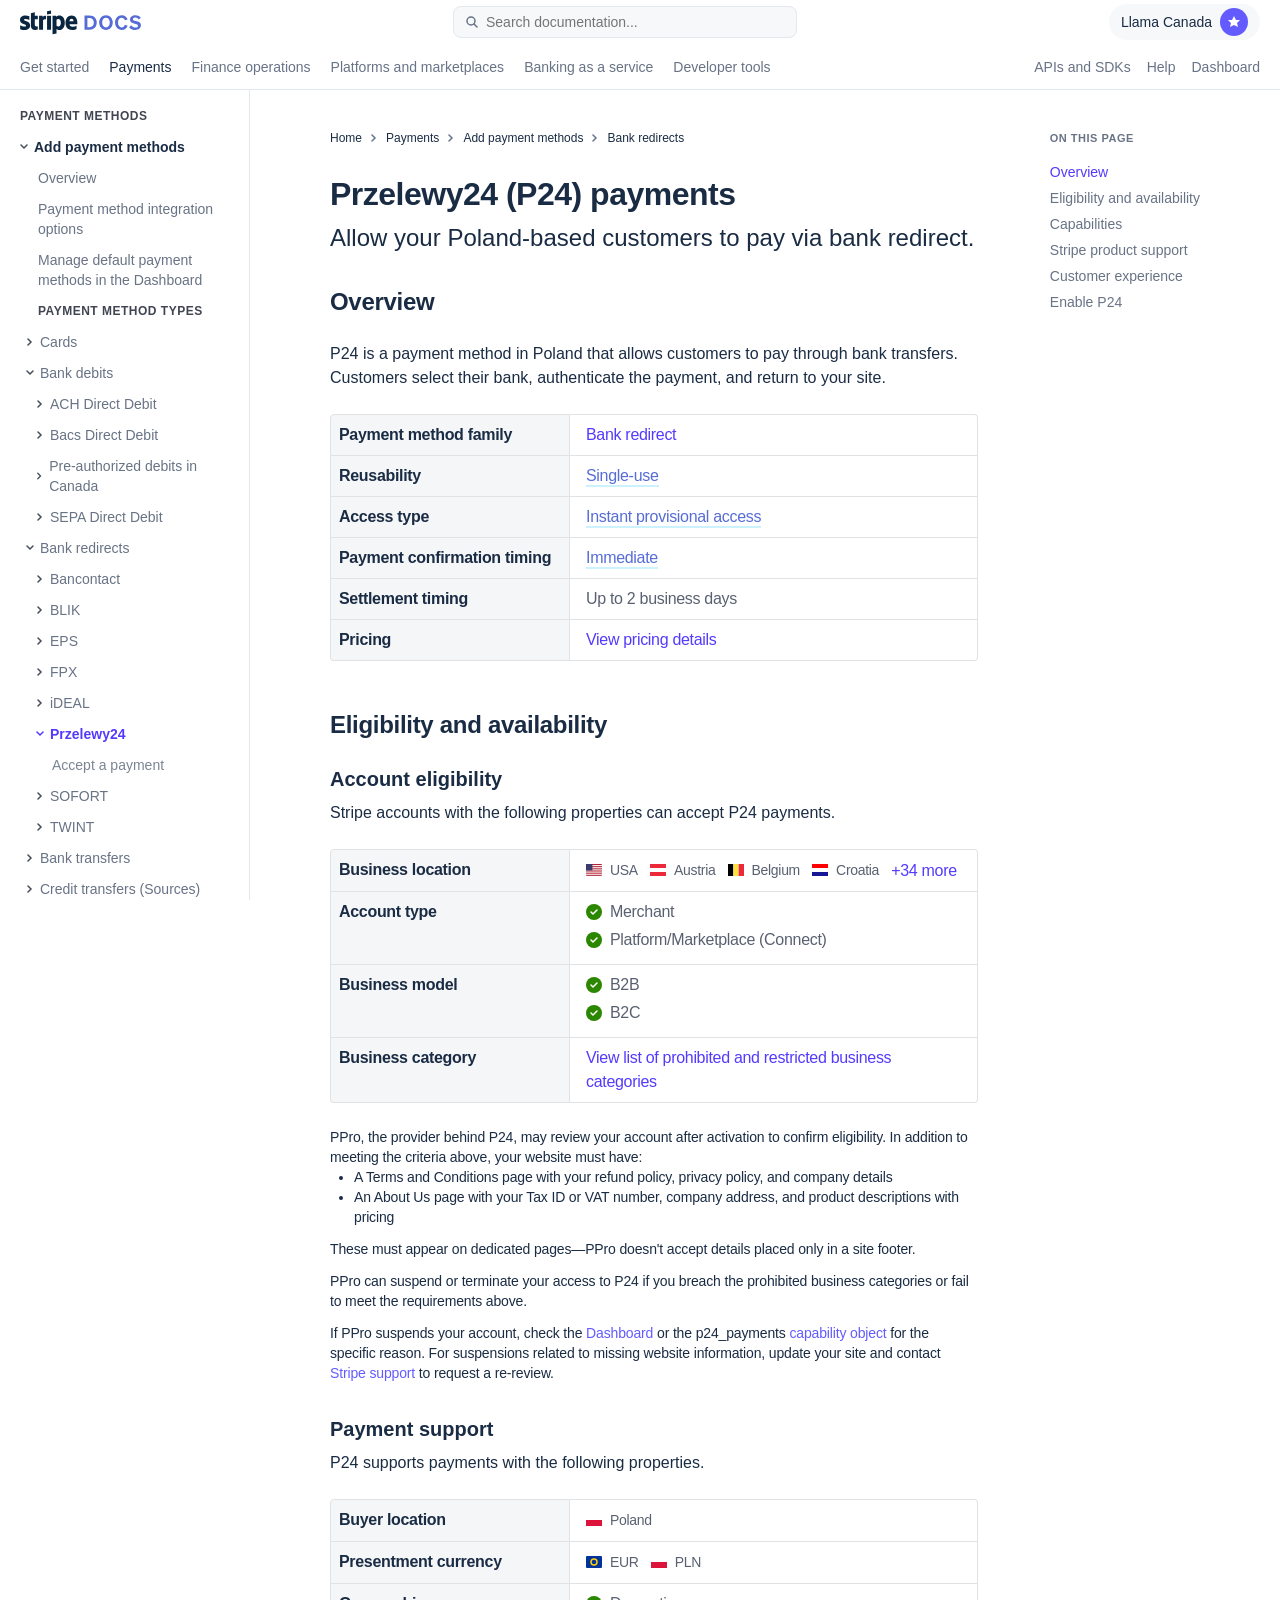
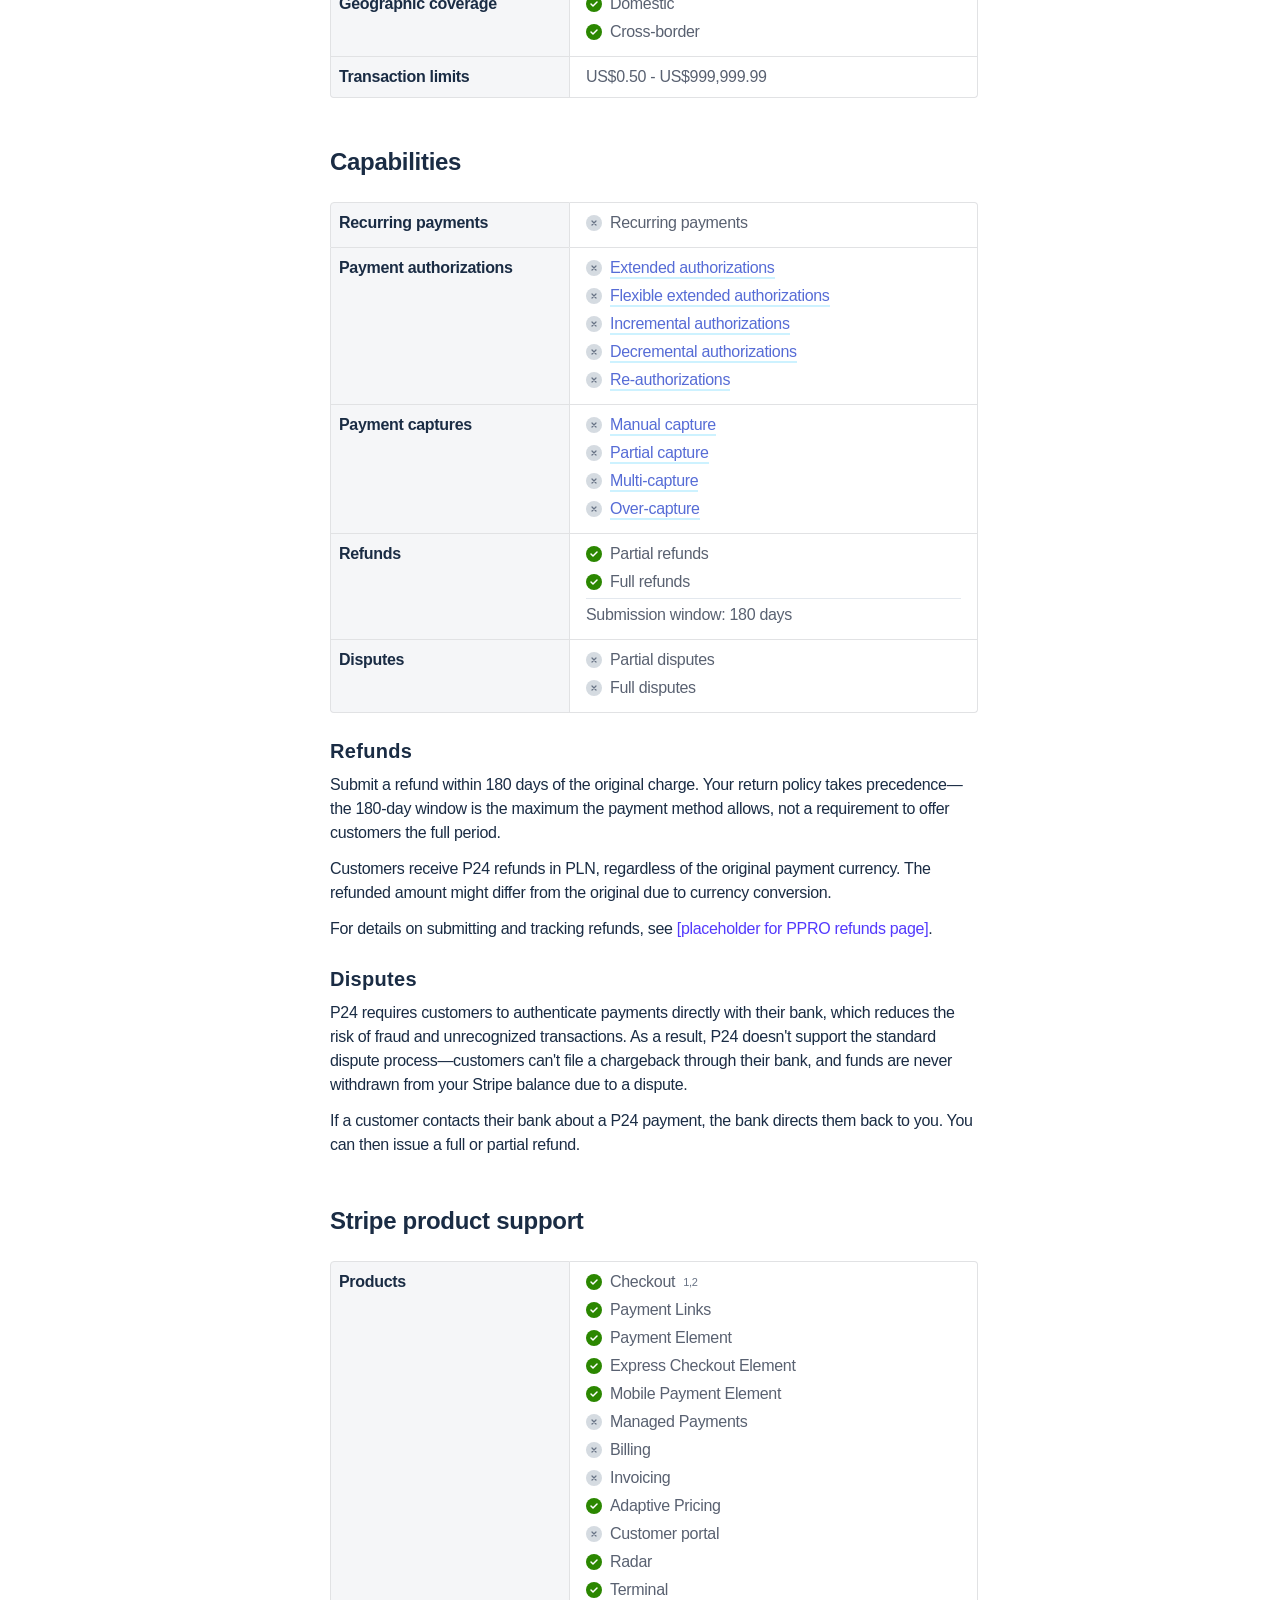
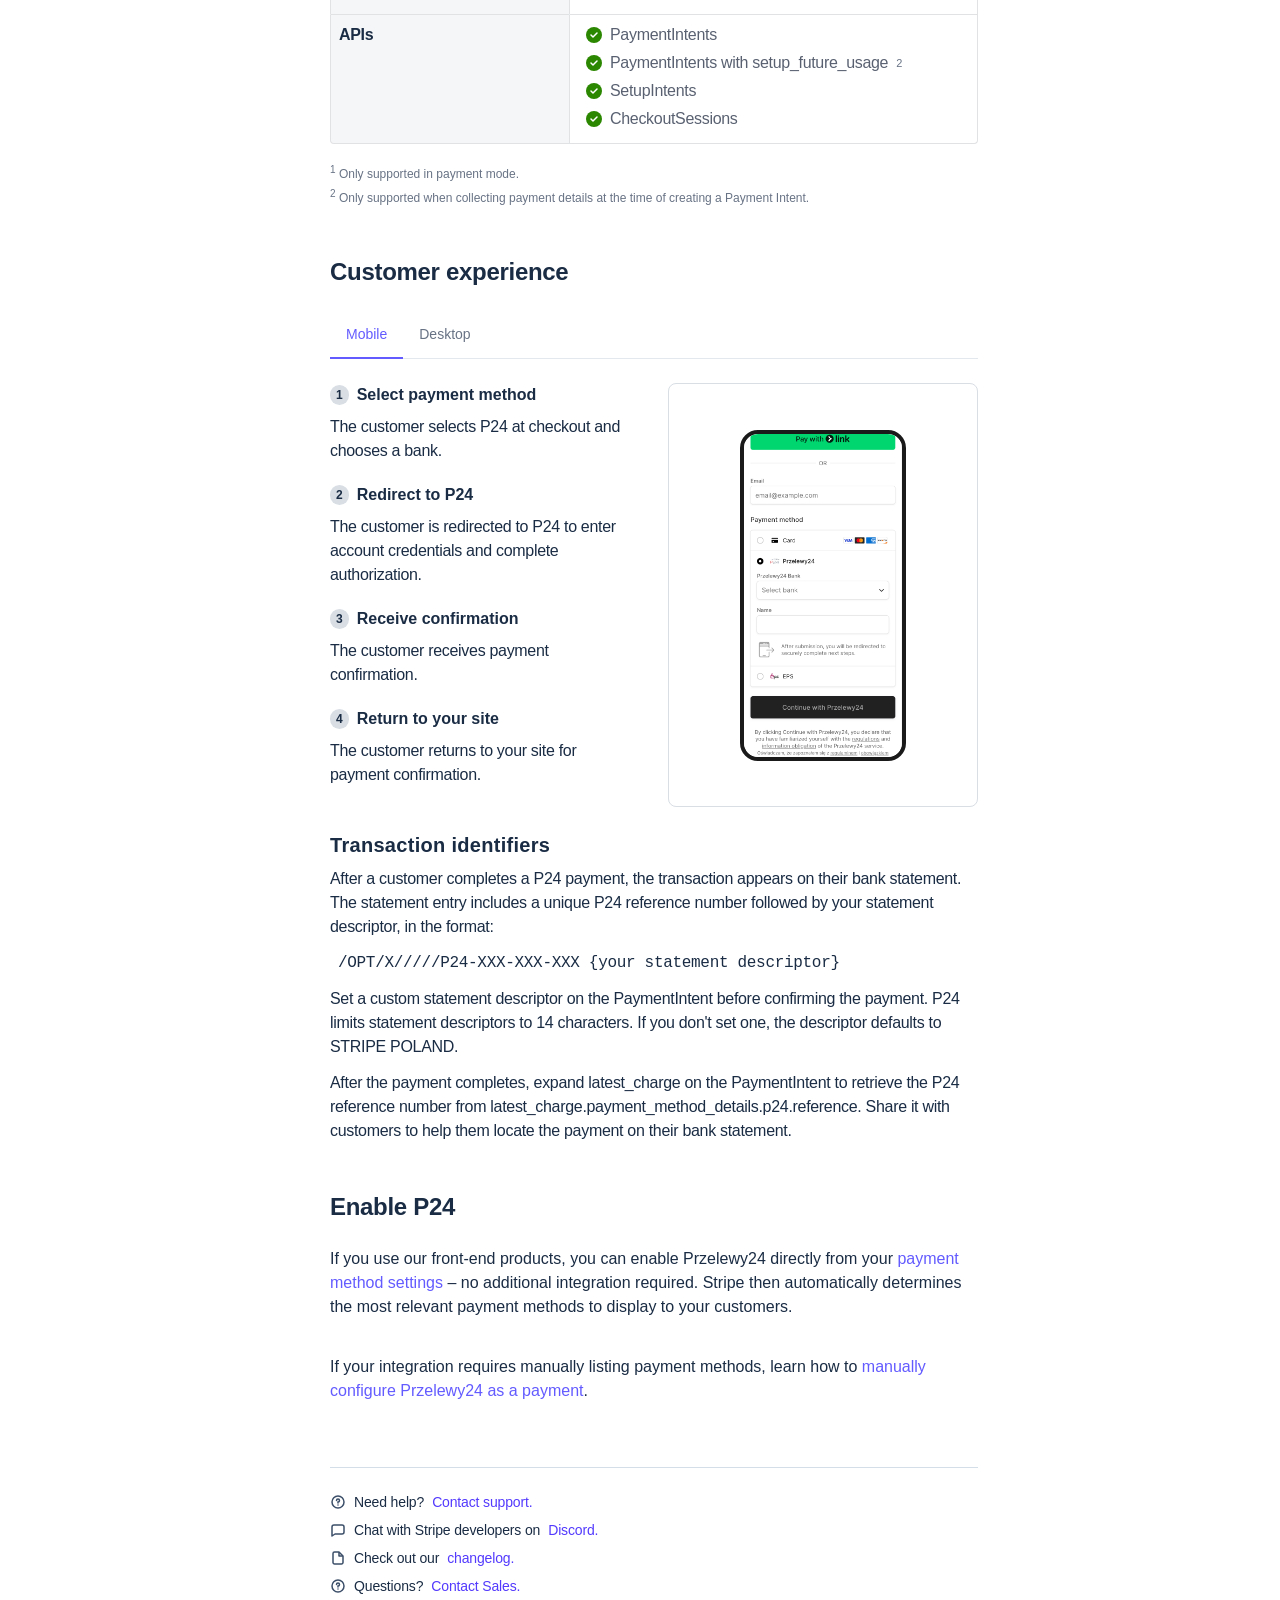
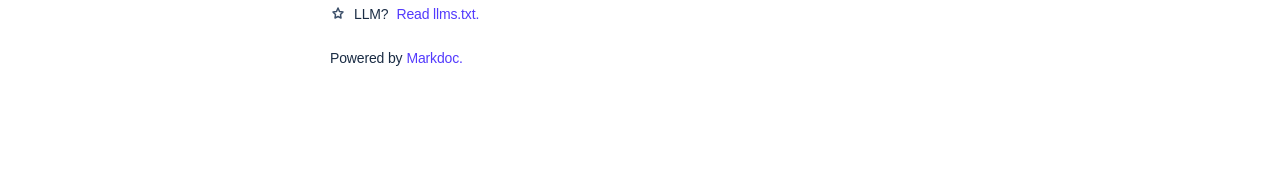
==== index.html @ 02fa63fe "Update inline font sizes from 14px to 16px to match Figma Co-Authored-By: Claude Opus 4.6 (1M contex" ====
<!DOCTYPE html>
<html lang="en">
<head>
  <meta charset="UTF-8">
  <meta name="viewport" content="width=device-width, initial-scale=1.0">
  <title>Przelewy24 (P24) payments | Stripe Documentation</title>
  <link rel="stylesheet" href="css/styles.css">
  <link rel="stylesheet" href="css/icons.css">
</head>
<body>

<!-- ========================= HEADER ========================= -->
<header class="header">
  <div class="header-top">
    <div class="logo">
      <img src="assets/stripe-docs-logo.svg" alt="Stripe Docs" height="25">
    </div>

    <div class="search-bar">
      <svg class="search-icon" viewBox="0 0 12 12" fill="none">
        <circle cx="5" cy="5" r="4" stroke="#687385" stroke-width="1.5"/>
        <line x1="8" y1="8" x2="11" y2="11" stroke="#687385" stroke-width="1.5" stroke-linecap="round"/>
      </svg>
      <input type="text" placeholder="Search documentation...">
    </div>

    <div class="header-account">
      <span class="header-account-name">Llama Canada</span>
      <div class="header-account-icon">
        <svg width="16" height="16" viewBox="0 0 16 16" fill="none">
          <path d="M8 2L10 6H14L11 9L12 13L8 11L4 13L5 9L2 6H6L8 2Z" fill="white"/>
        </svg>
      </div>
    </div>
  </div>

  <div class="header-nav">
    <div class="nav-links">
      <a href="#">Get started</a>
      <a href="#" class="active">Payments</a>
      <a href="#">Finance operations</a>
      <a href="#">Platforms and marketplaces</a>
      <a href="#">Banking as a service</a>
      <a href="#">Developer tools</a>
    </div>
    <div class="header-right-links">
      <a href="#">APIs and SDKs</a>
      <a href="#">Help</a>
      <a href="#">Dashboard</a>
    </div>
  </div>
</header>

<div class="layout">
  <!-- ========================= LEFT SIDEBAR ========================= -->
  <nav class="sidebar">
    <div class="sidebar-content">
      <div class="sidebar-section-title">PAYMENT METHODS</div>

      <div class="sidebar-parent">
        <svg class="chevron" width="8" height="8" viewBox="0 0 8 8" fill="none"><path d="M1 2L4 5L7 2" stroke="currentColor" stroke-width="1.5" stroke-linecap="round"/></svg>
        Add payment methods
      </div>

      <div class="sidebar-child">
        <a href="#">Overview</a>
        <a href="#">Payment method integration options</a>
        <a href="#">Manage default payment methods in the Dashboard</a>
        <div class="sub-title">PAYMENT METHOD TYPES</div>
      </div>

      <!-- Payment method type items -->
      <div class="sidebar-item level-1">
        <svg width="8" height="8" viewBox="0 0 8 8" fill="none"><path d="M2 1L5 4L2 7" stroke="#474e5a" stroke-width="1.5" stroke-linecap="round"/></svg>
        Cards
      </div>
      <div class="sidebar-item level-1">
        <svg width="8" height="8" viewBox="0 0 8 8" fill="none"><path d="M1 2L4 5L7 2" stroke="#474e5a" stroke-width="1.5" stroke-linecap="round"/></svg>
        Bank debits
      </div>

      <!-- Bank debits sub-items -->
      <a href="ach-direct-debit.html" class="sidebar-item level-2" style="text-decoration: none; color: #687385;">
        <svg width="8" height="8" viewBox="0 0 8 8" fill="none"><path d="M2 1L5 4L2 7" stroke="#474e5a" stroke-width="1.5" stroke-linecap="round"/></svg>
        ACH Direct Debit
      </a>
      <div class="sidebar-item level-2">
        <svg width="8" height="8" viewBox="0 0 8 8" fill="none"><path d="M2 1L5 4L2 7" stroke="#474e5a" stroke-width="1.5" stroke-linecap="round"/></svg>
        Bacs Direct Debit
      </div>
      <div class="sidebar-item level-2">
        <svg width="8" height="8" viewBox="0 0 8 8" fill="none"><path d="M2 1L5 4L2 7" stroke="#474e5a" stroke-width="1.5" stroke-linecap="round"/></svg>
        Pre-authorized debits in Canada
      </div>
      <div class="sidebar-item level-2">
        <svg width="8" height="8" viewBox="0 0 8 8" fill="none"><path d="M2 1L5 4L2 7" stroke="#474e5a" stroke-width="1.5" stroke-linecap="round"/></svg>
        SEPA Direct Debit
      </div>

      <div class="sidebar-item level-1">
        <svg width="8" height="8" viewBox="0 0 8 8" fill="none"><path d="M1 2L4 5L7 2" stroke="#474e5a" stroke-width="1.5" stroke-linecap="round"/></svg>
        Bank redirects
      </div>

      <!-- Bank redirects sub-items -->
      <div class="sidebar-item level-2">
        <svg width="8" height="8" viewBox="0 0 8 8" fill="none"><path d="M2 1L5 4L2 7" stroke="#474e5a" stroke-width="1.5" stroke-linecap="round"/></svg>
        Bancontact
      </div>
      <div class="sidebar-item level-2">
        <svg width="8" height="8" viewBox="0 0 8 8" fill="none"><path d="M2 1L5 4L2 7" stroke="#474e5a" stroke-width="1.5" stroke-linecap="round"/></svg>
        BLIK
      </div>
      <div class="sidebar-item level-2">
        <svg width="8" height="8" viewBox="0 0 8 8" fill="none"><path d="M2 1L5 4L2 7" stroke="#474e5a" stroke-width="1.5" stroke-linecap="round"/></svg>
        EPS
      </div>
      <div class="sidebar-item level-2">
        <svg width="8" height="8" viewBox="0 0 8 8" fill="none"><path d="M2 1L5 4L2 7" stroke="#474e5a" stroke-width="1.5" stroke-linecap="round"/></svg>
        FPX
      </div>
      <div class="sidebar-item level-2">
        <svg width="8" height="8" viewBox="0 0 8 8" fill="none"><path d="M2 1L5 4L2 7" stroke="#474e5a" stroke-width="1.5" stroke-linecap="round"/></svg>
        iDEAL
      </div>
      <!-- Przelewy24 sub-pages -->
      <a href="index.html" class="sidebar-item level-2 active" style="text-decoration: none;">
        <svg width="8" height="8" viewBox="0 0 8 8" fill="none"><path d="M1 2L4 5L7 2" stroke="currentColor" stroke-width="1.5" stroke-linecap="round"/></svg>
        Przelewy24
      </a>
      <div class="sidebar-sub-items">
        <a href="https://docs.stripe.com/payments/p24/accept-a-payment" target="_blank" rel="noopener">Accept a payment</a>
      </div>

      <div class="sidebar-item level-2">
        <svg width="8" height="8" viewBox="0 0 8 8" fill="none"><path d="M2 1L5 4L2 7" stroke="#474e5a" stroke-width="1.5" stroke-linecap="round"/></svg>
        SOFORT
      </div>
      <div class="sidebar-item level-2">
        <svg width="8" height="8" viewBox="0 0 8 8" fill="none"><path d="M2 1L5 4L2 7" stroke="#474e5a" stroke-width="1.5" stroke-linecap="round"/></svg>
        TWINT
      </div>

      <div class="sidebar-item level-1">
        <svg width="8" height="8" viewBox="0 0 8 8" fill="none"><path d="M2 1L5 4L2 7" stroke="#474e5a" stroke-width="1.5" stroke-linecap="round"/></svg>
        Bank transfers
      </div>
      <div class="sidebar-item level-1">
        <svg width="8" height="8" viewBox="0 0 8 8" fill="none"><path d="M2 1L5 4L2 7" stroke="#474e5a" stroke-width="1.5" stroke-linecap="round"/></svg>
        Credit transfers (Sources)
      </div>
      <div class="sidebar-item level-1">
        <svg width="8" height="8" viewBox="0 0 8 8" fill="none"><path d="M2 1L5 4L2 7" stroke="#474e5a" stroke-width="1.5" stroke-linecap="round"/></svg>
        Buy now, pay later
      </div>
      <div class="sidebar-item level-1">
        <svg width="8" height="8" viewBox="0 0 8 8" fill="none"><path d="M2 1L5 4L2 7" stroke="#474e5a" stroke-width="1.5" stroke-linecap="round"/></svg>
        Real-time payments
      </div>
      <div class="sidebar-item level-1">
        <svg width="8" height="8" viewBox="0 0 8 8" fill="none"><path d="M2 1L5 4L2 7" stroke="#474e5a" stroke-width="1.5" stroke-linecap="round"/></svg>
        Vouchers
      </div>
      <div class="sidebar-item level-1">
        <svg width="8" height="8" viewBox="0 0 8 8" fill="none"><path d="M2 1L5 4L2 7" stroke="#474e5a" stroke-width="1.5" stroke-linecap="round"/></svg>
        Wallets
      </div>
      <div class="sidebar-item level-1 align-top">
        <svg width="8" height="8" viewBox="0 0 8 8" fill="none"><path d="M2 1L5 4L2 7" stroke="#474e5a" stroke-width="1.5" stroke-linecap="round"/></svg>
        Enable local payment methods by country
      </div>

      <div class="sidebar-item nav-bold">
        <svg width="8" height="8" viewBox="0 0 8 8" fill="none"><path d="M2 1L5 4L2 7" stroke="#474e5a" stroke-width="1.5" stroke-linecap="round"/></svg>
        Manage payment methods
      </div>
      <div class="sidebar-item nav-bold nav-section-last">
        <svg width="8" height="8" viewBox="0 0 8 8" fill="none"><path d="M2 1L5 4L2 7" stroke="#474e5a" stroke-width="1.5" stroke-linecap="round"/></svg>
        Faster checkout with Link
      </div>

      <div class="sidebar-divider"></div>
      <div class="sidebar-section-title">PAYMENT INTERFACES</div>
      <div class="sidebar-item nav-bold">
        <svg width="8" height="8" viewBox="0 0 8 8" fill="none"><path d="M2 1L5 4L2 7" stroke="#474e5a" stroke-width="1.5" stroke-linecap="round"/></svg>
        Payment Links
      </div>
      <div class="sidebar-item nav-bold">
        <svg width="8" height="8" viewBox="0 0 8 8" fill="none"><path d="M2 1L5 4L2 7" stroke="#474e5a" stroke-width="1.5" stroke-linecap="round"/></svg>
        Checkout
      </div>
      <div class="sidebar-item nav-bold">
        <svg width="8" height="8" viewBox="0 0 8 8" fill="none"><path d="M2 1L5 4L2 7" stroke="#474e5a" stroke-width="1.5" stroke-linecap="round"/></svg>
        Web Elements
      </div>
      <div class="sidebar-item nav-bold nav-section-last">
        <svg width="8" height="8" viewBox="0 0 8 8" fill="none"><path d="M2 1L5 4L2 7" stroke="#474e5a" stroke-width="1.5" stroke-linecap="round"/></svg>
        In-app Elements
      </div>

      <div class="sidebar-divider"></div>
      <div class="sidebar-section-title">PAYMENT SCENARIOS</div>
      <div class="sidebar-item nav-bold">
        <svg width="8" height="8" viewBox="0 0 8 8" fill="none"><path d="M2 1L5 4L2 7" stroke="#474e5a" stroke-width="1.5" stroke-linecap="round"/></svg>
        Custom payment flows
      </div>
      <div class="sidebar-item nav-bold nav-section-last">
        <svg width="8" height="8" viewBox="0 0 8 8" fill="none"><path d="M2 1L5 4L2 7" stroke="#474e5a" stroke-width="1.5" stroke-linecap="round"/></svg>
        Flexible acquiring
      </div>

      <div class="sidebar-divider"></div>
      <div class="sidebar-section-title">IN-PERSON PAYMENTS</div>
      <div class="sidebar-item nav-bold">
        <svg width="8" height="8" viewBox="0 0 8 8" fill="none"><path d="M2 1L5 4L2 7" stroke="#474e5a" stroke-width="1.5" stroke-linecap="round"/></svg>
        Terminal
      </div>
    </div>

    <!-- Sidebar footer -->
    <div class="sidebar-footer">
      <div class="sidebar-footer-divider"></div>
      <div class="sidebar-footer-item">
        <svg width="16" height="12" viewBox="0 0 16 12" fill="none">
          <rect width="16" height="12" rx="1" fill="#B22234"/>
          <rect y="1" width="16" height="0.92" fill="white"/>
          <rect y="2.85" width="16" height="0.92" fill="white"/>
          <rect y="4.69" width="16" height="0.92" fill="white"/>
          <rect y="6.54" width="16" height="0.92" fill="white"/>
          <rect y="8.38" width="16" height="0.92" fill="white"/>
          <rect y="10.23" width="16" height="0.92" fill="white"/>
          <rect width="6.4" height="6.46" fill="#3C3B6E"/>
        </svg>
        United States
      </div>
      <div class="sidebar-footer-item">
        <svg width="16" height="16" viewBox="0 0 16 16" fill="none">
          <path d="M2 4h12M2 8h12M2 12h8" stroke="#687385" stroke-width="1.5" stroke-linecap="round"/>
        </svg>
        English (United States)
      </div>
    </div>
  </nav>

  <!-- ========================= MAIN CONTENT ========================= -->
  <main class="main-content">

    <!-- Breadcrumbs row -->
    <div class="breadcrumb-row">
      <div class="breadcrumb">
        <span class="breadcrumb-item">Home</span>
        <svg class="breadcrumb-sep" viewBox="0 0 8 8" fill="none"><path d="M2 1L5 4L2 7" stroke="#667691" stroke-width="1.5" stroke-linecap="round"/></svg>
        <span class="breadcrumb-item">Payments</span>
        <svg class="breadcrumb-sep" viewBox="0 0 8 8" fill="none"><path d="M2 1L5 4L2 7" stroke="#667691" stroke-width="1.5" stroke-linecap="round"/></svg>
        <span class="breadcrumb-item">Add payment methods</span>
        <svg class="breadcrumb-sep" viewBox="0 0 8 8" fill="none"><path d="M2 1L5 4L2 7" stroke="#667691" stroke-width="1.5" stroke-linecap="round"/></svg>
        <span class="breadcrumb-item">Bank redirects</span>
      </div>

      <!-- Overflow menu (visible only on small viewports) -->
      <div class="overflow-menu-wrapper">
        <button class="overflow-menu-btn" id="overflowMenuBtn" aria-label="On this page">
          <svg width="16" height="16" viewBox="0 0 16 16" fill="none">
            <path d="M4 7h8M4 4h8M4 10h8" stroke="#353a44" stroke-width="1.5" stroke-linecap="round"/>
          </svg>
        </button>
        <div class="overflow-popover" id="overflowPopover">
          <div class="overflow-popover-title">On this page</div>
          <a href="#overview" class="overflow-popover-item">Overview</a>
          <a href="#eligibility" class="overflow-popover-item">Eligibility and availability</a>
          <a href="#capabilities" class="overflow-popover-item">Capabilities</a>
          <a href="#stripe-support" class="overflow-popover-item">Stripe product support</a>
          <a href="#payment-flow" class="overflow-popover-item">Customer experience</a>
          <a href="#get-started" class="overflow-popover-item">Enable P24</a>
        </div>
      </div>
    </div>

    <!-- Page Title -->
    <h1 class="page-title">Przelewy24 (P24) payments</h1>
    <p class="page-subtitle">Allow your Poland-based customers to pay via bank redirect.</p>

    <!-- ===== OVERVIEW ===== -->
    <section class="section" id="overview">
      <h2 class="section-title">Overview</h2>
      <p class="section-text">
        P24 is a payment method in Poland that allows customers to pay through bank transfers. Customers select their bank, authenticate the payment, and return to your site.
      </p>

      <table class="feature-table">
        <tr>
          <td class="label-col">Payment method family</td>
          <td class="value-col"><a href="https://docs.stripe.com/payments/bank-redirects" target="_blank" rel="noopener">Bank redirect</a></td>
        </tr>
        <tr>
          <td class="label-col">Reusability</td>
          <td class="value-col">
            <span class="mcc-glossary-wrapper">
              <span class="mcc-glossary-link" id="singleUseLink">Single-use</span>
              <div class="mcc-tooltip" id="singleUseTooltip">You cannot save this payment method for future use. Customers must enter their payment details each time they pay.</div>
            </span>
          </td>
        </tr>
        <tr>
          <td class="label-col">Access type</td>
          <td class="value-col">
            <span class="mcc-glossary-wrapper">
              <span class="mcc-glossary-link" id="accessTypeLink">Instant provisional access</span>
              <div class="mcc-tooltip" id="accessTypeTooltip">Start accepting payments immediately. The payment method provider can review your account later, which affects your ability to accept payments with this method. Scroll down to the Eligibility and availability section to learn more.</div>
            </span>
          </td>
        </tr>
        <tr>
          <td class="label-col">Payment confirmation timing</td>
          <td class="value-col">
            <span class="mcc-glossary-wrapper">
              <span class="mcc-glossary-link" id="immediateLink">Immediate</span>
              <div class="mcc-tooltip" id="immediateTooltip">The payment method confirms the payment status immediately, so you know whether the payment succeeded or failed.</div>
            </span>
          </td>
        </tr>
        <tr>
          <td class="label-col">Settlement timing</td>
          <td class="value-col">Up to 2 business days</td>
        </tr>
        <tr>
          <td class="label-col">Pricing</td>
          <td class="value-col"><a href="https://stripe.com/en-es/pricing/local-payment-methods#przelewy24" target="_blank" rel="noopener">View pricing details</a></td>
        </tr>
      </table>
    </section>

    <!-- ===== ELIGIBILITY AND AVAILABILITY ===== -->
    <section class="section" id="eligibility">
      <h2 class="section-title">Eligibility and availability</h2>

      <!-- Account eligibility -->
      <h3 class="section-subtitle">Account eligibility</h3>
      <p class="section-text">Stripe accounts with the following properties can accept P24 payments.</p>

      <table class="feature-table">
        <tr>
          <td class="label-col">Business location</td>
          <td class="value-col">
            <span class="flag-item">
              <svg width="16" height="12" viewBox="0 0 16 12" fill="none"><rect width="16" height="12" rx="1" fill="#B22234"/><rect y="1" width="16" height="0.92" fill="white"/><rect y="2.85" width="16" height="0.92" fill="white"/><rect y="4.69" width="16" height="0.92" fill="white"/><rect y="6.54" width="16" height="0.92" fill="white"/><rect y="8.38" width="16" height="0.92" fill="white"/><rect y="10.23" width="16" height="0.92" fill="white"/><rect width="6.4" height="6.46" fill="#3C3B6E"/></svg>
              USA
            </span>
            <span class="flag-item">
              <svg width="16" height="12" viewBox="0 0 16 12" fill="none"><rect width="16" height="12" rx="1" fill="white"/><rect width="16" height="4" fill="#ED2939"/><rect y="8" width="16" height="4" fill="#ED2939"/></svg>
              Austria
            </span>
            <span class="flag-item">
              <svg width="16" height="12" viewBox="0 0 16 12" fill="none"><rect width="5.33" height="12" fill="#000"/><rect x="5.33" width="5.34" height="12" fill="#FAE042"/><rect x="10.67" width="5.33" height="12" fill="#ED2939"/></svg>
              Belgium
            </span>
            <span class="flag-item">
              <svg width="16" height="12" viewBox="0 0 16 12" fill="none"><rect width="16" height="12" rx="1" fill="white"/><rect width="16" height="4" fill="#FF0000"/><rect y="8" width="16" height="4" fill="#171796"/></svg>
              Croatia
            </span>
            <a href="#" class="more-link" id="openLocationsDialog">+34 more</a>
          </td>
        </tr>
        <tr>
          <td class="label-col">Account type</td>
          <td class="value-col">
            <div class="check-item">
              <div class="check-icon"><svg viewBox="0 0 10 10" fill="none"><path d="M2 5L4 7L8 3" stroke="white" stroke-width="1.5" stroke-linecap="round" stroke-linejoin="round"/></svg></div>
              Merchant
            </div>
            <div class="check-item">
              <div class="check-icon"><svg viewBox="0 0 10 10" fill="none"><path d="M2 5L4 7L8 3" stroke="white" stroke-width="1.5" stroke-linecap="round" stroke-linejoin="round"/></svg></div>
              Platform/Marketplace (Connect)
            </div>
          </td>
        </tr>
        <tr>
          <td class="label-col">Business model</td>
          <td class="value-col">
            <div class="check-item">
              <div class="check-icon"><svg viewBox="0 0 10 10" fill="none"><path d="M2 5L4 7L8 3" stroke="white" stroke-width="1.5" stroke-linecap="round" stroke-linejoin="round"/></svg></div>
              B2B
            </div>
            <div class="check-item">
              <div class="check-icon"><svg viewBox="0 0 10 10" fill="none"><path d="M2 5L4 7L8 3" stroke="white" stroke-width="1.5" stroke-linecap="round" stroke-linejoin="round"/></svg></div>
              B2C
            </div>
          </td>
        </tr>
        <tr>
          <td class="label-col">Business category</td>
          <td class="value-col"><a href="#" id="openMccDialog">View list of prohibited and restricted business categories</a></td>
        </tr>
      </table>

      <div class="additional-info">
        <p class="additional-info-text">PPro, the provider behind P24, may review your account after activation to confirm eligibility. In addition to meeting the criteria above, your website must have:</p>
        <ul class="additional-info-list">
          <li>A Terms and Conditions page with your refund policy, privacy policy, and company details</li>
          <li>An About Us page with your Tax ID or VAT number, company address, and product descriptions with pricing</li>
        </ul>
        <p class="additional-info-text" style="margin-top: 12px;">These must appear on dedicated pages—PPro doesn't accept details placed only in a site footer.</p>
        <p class="additional-info-text" style="margin-top: 12px;">PPro can suspend or terminate your access to P24 if you breach the prohibited business categories or fail to meet the requirements above.</p>
        <p class="additional-info-text" style="margin-top: 12px;">If PPro suspends your account, check the <a href="https://dashboard.stripe.com" target="_blank" rel="noopener">Dashboard</a> or the p24_payments <a href="https://docs.stripe.com/api/capabilities/object" target="_blank" rel="noopener">capability object</a> for the specific reason. For suspensions related to missing website information, update your site and contact <a href="https://support.stripe.com" target="_blank" rel="noopener">Stripe support</a> to request a re-review.</p>
      </div>

      <!-- Payment support -->
      <div class="mt-32">
        <h3 class="section-subtitle">Payment support</h3>
        <p class="section-text">P24 supports payments with the following properties.</p>

        <table class="feature-table">
          <tr>
            <td class="label-col">Buyer location</td>
            <td class="value-col">
              <span class="flag-item">
                <svg width="16" height="12" viewBox="0 0 16 12" fill="none"><rect width="16" height="6" fill="white"/><rect y="6" width="16" height="6" fill="#DC143C"/></svg>
                Poland
              </span>
            </td>
          </tr>
          <tr>
            <td class="label-col">Presentment currency</td>
            <td class="value-col">
              <span class="flag-item">
                <svg width="16" height="12" viewBox="0 0 16 12" fill="none"><rect width="16" height="12" rx="1" fill="#003399"/><circle cx="8" cy="6" r="3" fill="none" stroke="#FFCC00" stroke-width="1.5"/></svg>
                EUR
              </span>
              <span class="flag-item">
                <svg width="16" height="12" viewBox="0 0 16 12" fill="none"><rect width="16" height="6" fill="white"/><rect y="6" width="16" height="6" fill="#DC143C"/></svg>
                PLN
              </span>
            </td>
          </tr>
          <tr>
            <td class="label-col">Geographic coverage</td>
            <td class="value-col">
              <div class="check-item">
                <div class="check-icon"><svg viewBox="0 0 10 10" fill="none"><path d="M2 5L4 7L8 3" stroke="white" stroke-width="1.5" stroke-linecap="round" stroke-linejoin="round"/></svg></div>
                Domestic
              </div>
              <div class="check-item">
                <div class="check-icon"><svg viewBox="0 0 10 10" fill="none"><path d="M2 5L4 7L8 3" stroke="white" stroke-width="1.5" stroke-linecap="round" stroke-linejoin="round"/></svg></div>
                Cross-border
              </div>
            </td>
          </tr>
          <tr>
            <td class="label-col">Transaction limits</td>
            <td class="value-col">US$0.50 - US$999,999.99</td>
          </tr>
        </table>
      </div>
    </section>

    <!-- ===== CAPABILITIES ===== -->
    <section class="section" id="capabilities">
      <h2 class="section-title">Capabilities</h2>
      <p class="section-text"></p>

      <table class="feature-table">
        <tr>
          <td class="label-col">Recurring payments</td>
          <td class="value-col">
            <div class="x-item">
              <div class="x-icon"><svg viewBox="0 0 8 8" fill="none"><path d="M2 2L6 6M6 2L2 6" stroke="#687385" stroke-width="1.2" stroke-linecap="round"/></svg></div>
              Recurring payments
            </div>
          </td>
        </tr>
        <tr>
          <td class="label-col">
Payment authorizations
          </td>
          <td class="value-col">
            <div class="x-item">
              <div class="x-icon"><svg viewBox="0 0 8 8" fill="none"><path d="M2 2L6 6M6 2L2 6" stroke="#687385" stroke-width="1.2" stroke-linecap="round"/></svg></div>
              <span class="mcc-glossary-wrapper">
                <span class="mcc-glossary-link">Extended authorizations</span>
                <div class="mcc-tooltip">Holds funds on your customer's payment method for longer than the standard time period, so you can collect the payment later.</div>
              </span>
            </div>
            <div class="x-item">
              <div class="x-icon"><svg viewBox="0 0 8 8" fill="none"><path d="M2 2L6 6M6 2L2 6" stroke="#687385" stroke-width="1.2" stroke-linecap="round"/></svg></div>
              <span class="mcc-glossary-wrapper">
                <span class="mcc-glossary-link">Flexible extended authorizations</span>
                <div class="mcc-tooltip">Holds funds for a variable amount of time depending on the payment method, rather than a fixed number of days.</div>
              </span>
            </div>
            <div class="x-item">
              <div class="x-icon"><svg viewBox="0 0 8 8" fill="none"><path d="M2 2L6 6M6 2L2 6" stroke="#687385" stroke-width="1.2" stroke-linecap="round"/></svg></div>
              <span class="mcc-glossary-wrapper">
                <span class="mcc-glossary-link">Incremental authorizations</span>
                <div class="mcc-tooltip">Increases the total amount held on your customer's payment method before you collect the payment — for example, when they add items to an order.</div>
              </span>
            </div>
            <div class="x-item">
              <div class="x-icon"><svg viewBox="0 0 8 8" fill="none"><path d="M2 2L6 6M6 2L2 6" stroke="#687385" stroke-width="1.2" stroke-linecap="round"/></svg></div>
              <span class="mcc-glossary-wrapper">
                <span class="mcc-glossary-link">Decremental authorizations</span>
                <div class="mcc-tooltip">Reduces the amount held on your customer's payment method without canceling the payment, so you can still collect a lower amount later.</div>
              </span>
            </div>
            <div class="x-item">
              <div class="x-icon"><svg viewBox="0 0 8 8" fill="none"><path d="M2 2L6 6M6 2L2 6" stroke="#687385" stroke-width="1.2" stroke-linecap="round"/></svg></div>
              <span class="mcc-glossary-wrapper">
                <span class="mcc-glossary-link">Re-authorizations</span>
                <div class="mcc-tooltip">Renews a hold on your customer's payment method after it expires, so you can collect the payment without asking them to approve it again.</div>
              </span>
            </div>
          </td>
        </tr>
        <tr>
          <td class="label-col">
Payment captures
          </td>
          <td class="value-col">
            <div class="x-item">
              <div class="x-icon"><svg viewBox="0 0 8 8" fill="none"><path d="M2 2L6 6M6 2L2 6" stroke="#687385" stroke-width="1.2" stroke-linecap="round"/></svg></div>
              <span class="mcc-glossary-wrapper">
                <span class="mcc-glossary-link">Manual capture</span>
                <div class="mcc-tooltip">Authorizes a payment now and collects the funds later, instead of charging your customer immediately.</div>
              </span>
            </div>
            <div class="x-item">
              <div class="x-icon"><svg viewBox="0 0 8 8" fill="none"><path d="M2 2L6 6M6 2L2 6" stroke="#687385" stroke-width="1.2" stroke-linecap="round"/></svg></div>
              <span class="mcc-glossary-wrapper">
                <span class="mcc-glossary-link">Partial capture</span>
                <div class="mcc-tooltip">Collects only part of the amount held on your customer's payment method and releases the rest.</div>
              </span>
            </div>
            <div class="x-item">
              <div class="x-icon"><svg viewBox="0 0 8 8" fill="none"><path d="M2 2L6 6M6 2L2 6" stroke="#687385" stroke-width="1.2" stroke-linecap="round"/></svg></div>
              <span class="mcc-glossary-wrapper">
                <span class="mcc-glossary-link">Multi-capture</span>
                <div class="mcc-tooltip">Splits a payment into multiple collections over time — for example, charging for each shipment in an order separately.</div>
              </span>
            </div>
            <div class="x-item">
              <div class="x-icon"><svg viewBox="0 0 8 8" fill="none"><path d="M2 2L6 6M6 2L2 6" stroke="#687385" stroke-width="1.2" stroke-linecap="round"/></svg></div>
              <span class="mcc-glossary-wrapper">
                <span class="mcc-glossary-link">Over-capture</span>
                <div class="mcc-tooltip">Charges your customer more than the original held amount — for example, when adding a tip.</div>
              </span>
            </div>
          </td>
        </tr>
        <tr>
          <td class="label-col">Refunds</td>
          <td class="value-col">
            <div class="check-item">
              <div class="check-icon"><svg viewBox="0 0 10 10" fill="none"><path d="M2 5L4 7L8 3" stroke="white" stroke-width="1.5" stroke-linecap="round" stroke-linejoin="round"/></svg></div>
              Partial refunds
            </div>
            <div class="check-item">
              <div class="check-icon"><svg viewBox="0 0 10 10" fill="none"><path d="M2 5L4 7L8 3" stroke="white" stroke-width="1.5" stroke-linecap="round" stroke-linejoin="round"/></svg></div>
              Full refunds
            </div>
            <div class="table-separator"></div>
            <div class="table-detail">Submission window: 180 days</div>
          </td>
        </tr>
        <tr>
          <td class="label-col">Disputes</td>
          <td class="value-col">
            <div class="x-item">
              <div class="x-icon"><svg viewBox="0 0 8 8" fill="none"><path d="M2 2L6 6M6 2L2 6" stroke="#687385" stroke-width="1.2" stroke-linecap="round"/></svg></div>
              Partial disputes
            </div>
            <div class="x-item">
              <div class="x-icon"><svg viewBox="0 0 8 8" fill="none"><path d="M2 2L6 6M6 2L2 6" stroke="#687385" stroke-width="1.2" stroke-linecap="round"/></svg></div>
              Full disputes
            </div>
          </td>
        </tr>
      </table>

      <!-- Refunds -->
      <div id="refunds-info" style="margin-top: 24px;">
        <h3 style="font-size: 20px; font-weight: 700; color: #1a2c44; line-height: 28px; letter-spacing: 0.3px; margin: 0 0 8px 0;">Refunds</h3>
        <div style="color: #1a2c44;">
          <p style="font-size: 16px; color: #1a2c44; line-height: 24px; letter-spacing: -0.31px;">Submit a refund within 180 days of the original charge. Your return policy takes precedence—the 180-day window is the maximum the payment method allows, not a requirement to offer customers the full period.</p>
          <p style="font-size: 16px; color: #1a2c44; line-height: 24px; letter-spacing: -0.31px; margin-top: 12px;">Customers receive P24 refunds in PLN, regardless of the original payment currency. The refunded amount might differ from the original due to currency conversion.</p>
          <p style="font-size: 16px; color: #1a2c44; line-height: 24px; letter-spacing: -0.31px; margin-top: 12px;">For details on submitting and tracking refunds, see <a href="#" style="color: #533afd;">[placeholder for PPRO refunds page]</a>.</p>
        </div>
      </div>

      <!-- Disputes -->
      <div id="disputes-info" style="margin-top: 24px;">
        <h3 style="font-size: 20px; font-weight: 700; color: #1a2c44; line-height: 28px; letter-spacing: 0.3px; margin: 0 0 8px 0;">Disputes</h3>
        <div style="color: #1a2c44;">
          <p style="font-size: 16px; color: #1a2c44; line-height: 24px; letter-spacing: -0.31px;">P24 requires customers to authenticate payments directly with their bank, which reduces the risk of fraud and unrecognized transactions. As a result, P24 doesn't support the standard dispute process—customers can't file a chargeback through their bank, and funds are never withdrawn from your Stripe balance due to a dispute.</p>
          <p style="font-size: 16px; color: #1a2c44; line-height: 24px; letter-spacing: -0.31px; margin-top: 12px;">If a customer contacts their bank about a P24 payment, the bank directs them back to you. You can then issue a full or partial refund.</p>
        </div>
      </div>
    </section>

    <!-- ===== STRIPE PRODUCT SUPPORT ===== -->
    <section class="section" id="stripe-support">
      <h2 class="section-title">Stripe product support</h2>
      <p class="section-text"></p>

      <table class="feature-table">
        <tr>
          <td class="label-col">Products</td>
          <td class="value-col">
            <div class="check-item">
              <div class="check-icon"><svg viewBox="0 0 10 10" fill="none"><path d="M2 5L4 7L8 3" stroke="white" stroke-width="1.5" stroke-linecap="round" stroke-linejoin="round"/></svg></div>
              Checkout <sup style="color:#687385; font-size:11px;">1,2</sup>
            </div>
            <div class="check-item">
              <div class="check-icon"><svg viewBox="0 0 10 10" fill="none"><path d="M2 5L4 7L8 3" stroke="white" stroke-width="1.5" stroke-linecap="round" stroke-linejoin="round"/></svg></div>
              Payment Links
            </div>
            <div class="check-item">
              <div class="check-icon"><svg viewBox="0 0 10 10" fill="none"><path d="M2 5L4 7L8 3" stroke="white" stroke-width="1.5" stroke-linecap="round" stroke-linejoin="round"/></svg></div>
              Payment Element
            </div>
            <div class="check-item">
              <div class="check-icon"><svg viewBox="0 0 10 10" fill="none"><path d="M2 5L4 7L8 3" stroke="white" stroke-width="1.5" stroke-linecap="round" stroke-linejoin="round"/></svg></div>
              Express Checkout Element
            </div>
            <div class="check-item">
              <div class="check-icon"><svg viewBox="0 0 10 10" fill="none"><path d="M2 5L4 7L8 3" stroke="white" stroke-width="1.5" stroke-linecap="round" stroke-linejoin="round"/></svg></div>
              Mobile Payment Element
            </div>
            <div class="x-item">
              <div class="x-icon"><svg viewBox="0 0 8 8" fill="none"><path d="M2 2L6 6M6 2L2 6" stroke="#687385" stroke-width="1.2" stroke-linecap="round"/></svg></div>
              Managed Payments
            </div>
            <div class="x-item">
              <div class="x-icon"><svg viewBox="0 0 8 8" fill="none"><path d="M2 2L6 6M6 2L2 6" stroke="#687385" stroke-width="1.2" stroke-linecap="round"/></svg></div>
              Billing
            </div>
            <div class="x-item">
              <div class="x-icon"><svg viewBox="0 0 8 8" fill="none"><path d="M2 2L6 6M6 2L2 6" stroke="#687385" stroke-width="1.2" stroke-linecap="round"/></svg></div>
              Invoicing
            </div>
            <div class="check-item">
              <div class="check-icon"><svg viewBox="0 0 10 10" fill="none"><path d="M2 5L4 7L8 3" stroke="white" stroke-width="1.5" stroke-linecap="round" stroke-linejoin="round"/></svg></div>
              Adaptive Pricing
            </div>
            <div class="x-item">
              <div class="x-icon"><svg viewBox="0 0 8 8" fill="none"><path d="M2 2L6 6M6 2L2 6" stroke="#687385" stroke-width="1.2" stroke-linecap="round"/></svg></div>
              Customer portal
            </div>
            <div class="check-item">
              <div class="check-icon"><svg viewBox="0 0 10 10" fill="none"><path d="M2 5L4 7L8 3" stroke="white" stroke-width="1.5" stroke-linecap="round" stroke-linejoin="round"/></svg></div>
              Radar
            </div>
            <div class="check-item">
              <div class="check-icon"><svg viewBox="0 0 10 10" fill="none"><path d="M2 5L4 7L8 3" stroke="white" stroke-width="1.5" stroke-linecap="round" stroke-linejoin="round"/></svg></div>
              Terminal
            </div>
          </td>
        </tr>
        <tr>
          <td class="label-col">APIs</td>
          <td class="value-col">
            <div class="check-item">
              <div class="check-icon"><svg viewBox="0 0 10 10" fill="none"><path d="M2 5L4 7L8 3" stroke="white" stroke-width="1.5" stroke-linecap="round" stroke-linejoin="round"/></svg></div>
              PaymentIntents
            </div>
            <div class="check-item">
              <div class="check-icon"><svg viewBox="0 0 10 10" fill="none"><path d="M2 5L4 7L8 3" stroke="white" stroke-width="1.5" stroke-linecap="round" stroke-linejoin="round"/></svg></div>
              PaymentIntents with setup_future_usage <sup style="color:#687385; font-size:11px;">2</sup>
            </div>
            <div class="check-item">
              <div class="check-icon"><svg viewBox="0 0 10 10" fill="none"><path d="M2 5L4 7L8 3" stroke="white" stroke-width="1.5" stroke-linecap="round" stroke-linejoin="round"/></svg></div>
              SetupIntents
            </div>
            <div class="check-item">
              <div class="check-icon"><svg viewBox="0 0 10 10" fill="none"><path d="M2 5L4 7L8 3" stroke="white" stroke-width="1.5" stroke-linecap="round" stroke-linejoin="round"/></svg></div>
              CheckoutSessions
            </div>
          </td>
        </tr>
      </table>

      <div class="footnotes">
        <sup>1</sup> Only supported in payment mode.<br>
        <sup>2</sup> Only supported when collecting payment details at the time of creating a Payment Intent.
      </div>
    </section>

    <!-- ===== CUSTOMER EXPERIENCE ===== -->
    <section class="section" id="payment-flow">
      <h2 class="section-title">Customer experience</h2>

      <div class="tabs">
        <div class="tab active" data-tab="mobile">Mobile</div>
        <div class="tab" data-tab="desktop">Desktop</div>
      </div>

      <!-- Mobile layout: side-by-side -->
      <div class="payment-flow" id="flowMobileLayout">
        <div class="payment-flow-steps">
          <div class="payment-flow-step">
            <div class="payment-flow-step-header">
              <div class="step-counter">1</div>
              <span class="payment-flow-step-title">Select payment method</span>
            </div>
            <p class="payment-flow-step-text">The customer selects P24 at checkout and chooses a bank.</p>
          </div>
          <div class="payment-flow-step">
            <div class="payment-flow-step-header">
              <div class="step-counter">2</div>
              <span class="payment-flow-step-title">Redirect to P24</span>
            </div>
            <p class="payment-flow-step-text">The customer is redirected to P24 to enter account credentials and complete authorization.</p>
          </div>
          <div class="payment-flow-step">
            <div class="payment-flow-step-header">
              <div class="step-counter">3</div>
              <span class="payment-flow-step-title">Receive confirmation</span>
            </div>
            <p class="payment-flow-step-text">The customer receives payment confirmation.</p>
          </div>
          <div class="payment-flow-step">
            <div class="payment-flow-step-header">
              <div class="step-counter">4</div>
              <span class="payment-flow-step-title">Return to your site</span>
            </div>
            <p class="payment-flow-step-text">The customer returns to your site for payment confirmation.</p>
          </div>
        </div>
        <div class="payment-flow-image">
          <div class="phone-mockup">
            <img src="assets/payment-flow-phone.png" alt="Przelewy24 payment flow on mobile">
          </div>
        </div>
      </div>

      <!-- Desktop layout: image on top, steps below -->
      <div class="payment-flow desktop-layout" id="flowDesktopLayout" style="display:none;">
        <div class="payment-flow-image">
          <div class="desktop-mockup">
            <img src="assets/payment-flow-desktop.png" alt="Przelewy24 payment flow on desktop">
          </div>
        </div>
        <div class="payment-flow-steps">
          <div class="payment-flow-step">
            <div class="payment-flow-step-header">
              <div class="step-counter">1</div>
              <span class="payment-flow-step-title">Select payment method</span>
            </div>
            <p class="payment-flow-step-text">The customer selects P24 at checkout and chooses a bank.</p>
          </div>
          <div class="payment-flow-step">
            <div class="payment-flow-step-header">
              <div class="step-counter">2</div>
              <span class="payment-flow-step-title">Redirect to P24</span>
            </div>
            <p class="payment-flow-step-text">The customer is redirected to P24 to enter account credentials and complete authorization.</p>
          </div>
          <div class="payment-flow-step">
            <div class="payment-flow-step-header">
              <div class="step-counter">3</div>
              <span class="payment-flow-step-title">Receive confirmation</span>
            </div>
            <p class="payment-flow-step-text">The customer receives payment confirmation.</p>
          </div>
          <div class="payment-flow-step">
            <div class="payment-flow-step-header">
              <div class="step-counter">4</div>
              <span class="payment-flow-step-title">Return to your site</span>
            </div>
            <p class="payment-flow-step-text">The customer returns to your site for payment confirmation.</p>
          </div>
        </div>
      </div>

      <!-- Transaction identifiers -->
      <div style="margin-top: 24px;">
        <h3 style="font-size: 20px; font-weight: 700; color: #1a2c44; line-height: 28px; letter-spacing: 0.3px; margin: 0 0 8px 0;">Transaction identifiers</h3>
        <div style="color: #1a2c44;">
          <p style="font-size: 16px; color: #1a2c44; line-height: 24px; letter-spacing: -0.31px;">After a customer completes a P24 payment, the transaction appears on their bank statement. The statement entry includes a unique P24 reference number followed by your statement descriptor, in the format:</p>
          <p style="font-size: 16px; color: #1a2c44; line-height: 24px; letter-spacing: -0.31px; margin-top: 12px; font-family: monospace; padding-left: 8px;">/OPT/X/////P24-XXX-XXX-XXX {your statement descriptor}</p>
          <p style="font-size: 16px; color: #1a2c44; line-height: 24px; letter-spacing: -0.31px; margin-top: 12px;">Set a custom statement descriptor on the PaymentIntent before confirming the payment. P24 limits statement descriptors to 14 characters. If you don't set one, the descriptor defaults to STRIPE POLAND.</p>
          <p style="font-size: 16px; color: #1a2c44; line-height: 24px; letter-spacing: -0.31px; margin-top: 12px;">After the payment completes, expand latest_charge on the PaymentIntent to retrieve the P24 reference number from latest_charge.payment_method_details.p24.reference. Share it with customers to help them locate the payment on their bank statement.</p>
        </div>
      </div>
    </section>

    <!-- ===== GET STARTED ===== -->
    <section class="section" id="get-started">
      <h2 class="section-title">Enable P24</h2>
      <p class="section-text" style="padding-bottom: 12px;">
        If you use our front-end products, you can enable Przelewy24 directly from your <a href="https://dashboard.stripe.com/settings/payment_methods" target="_blank" rel="noopener">payment method settings</a> – no additional integration required. Stripe then automatically determines the most relevant payment methods to display to your customers.
      </p>
      <p class="section-text">
        If your integration requires manually listing payment methods, learn how to <a href="https://docs.stripe.com/payments/p24/accept-a-payment" target="_blank" rel="noopener">manually configure Przelewy24 as a payment</a>.
      </p>
    </section>

    <!-- ===== FOOTER LINKS ===== -->
    <div class="page-footer-links">
      <div class="page-footer-divider"></div>
      <div class="page-footer-items">
        <div class="page-footer-item">
          <svg width="16" height="16" viewBox="0 0 16 16" fill="none"><path d="M8 14A6 6 0 1 0 8 2a6 6 0 0 0 0 12Z" stroke="#3C4F69" stroke-width="1.5"/><path d="M6.5 6.5a1.5 1.5 0 1 1 1.5 1.5v1" stroke="#3C4F69" stroke-width="1.5" stroke-linecap="round"/><circle cx="8" cy="11" r=".75" fill="#3C4F69"/></svg>
          <span>Need help?</span>
          <a href="https://support.stripe.com" target="_blank" rel="noopener">Contact support.</a>
        </div>
        <div class="page-footer-item">
          <svg width="16" height="16" viewBox="0 0 16 16" fill="none"><path d="M14 5v5a2 2 0 0 1-2 2H5l-3 2V5a2 2 0 0 1 2-2h8a2 2 0 0 1 2 2Z" stroke="#3C4F69" stroke-width="1.5" stroke-linejoin="round"/></svg>
          <span>Chat with Stripe developers on</span>
          <a href="https://discord.gg/stripe" target="_blank" rel="noopener">Discord.</a>
        </div>
        <div class="page-footer-item">
          <svg width="16" height="16" viewBox="0 0 16 16" fill="none"><path d="M9 2H4.5A1.5 1.5 0 0 0 3 3.5v9A1.5 1.5 0 0 0 4.5 14h7a1.5 1.5 0 0 0 1.5-1.5V6L9 2Z" stroke="#3C4F69" stroke-width="1.5" stroke-linejoin="round"/><path d="M9 2v4h4" stroke="#3C4F69" stroke-width="1.5" stroke-linejoin="round"/></svg>
          <span>Check out our</span>
          <a href="https://docs.stripe.com/changelog" target="_blank" rel="noopener">changelog.</a>
        </div>
        <div class="page-footer-item">
          <svg width="16" height="16" viewBox="0 0 16 16" fill="none"><path d="M8 14A6 6 0 1 0 8 2a6 6 0 0 0 0 12Z" stroke="#3C4F69" stroke-width="1.5"/><path d="M6.5 6.5a1.5 1.5 0 1 1 1.5 1.5v1" stroke="#3C4F69" stroke-width="1.5" stroke-linecap="round"/><circle cx="8" cy="11" r=".75" fill="#3C4F69"/></svg>
          <span>Questions?</span>
          <a href="https://stripe.com/contact/sales" target="_blank" rel="noopener">Contact Sales.</a>
        </div>
        <div class="page-footer-item">
          <svg width="16" height="16" viewBox="0 0 16 16" fill="none"><path d="M8 2l1.5 3.5L13 6l-2.5 2.5L11 12l-3-1.5L5 12l.5-3.5L3 6l3.5-.5L8 2Z" stroke="#3C4F69" stroke-width="1.5" stroke-linejoin="round"/></svg>
          <span>LLM?</span>
          <a href="https://docs.stripe.com/llms.txt" target="_blank" rel="noopener">Read llms.txt.</a>
        </div>
      </div>
      <div class="page-footer-powered">
        <span>Powered by</span>
        <a href="https://markdoc.dev" target="_blank" rel="noopener">Markdoc.</a>
      </div>
    </div>

  </main>

  <!-- ========================= RIGHT SIDEBAR ========================= -->
  <aside class="right-sidebar">
    <div class="right-sidebar-title">On this page</div>
    <a href="#overview">Overview</a>
    <a href="#eligibility">Eligibility and availability</a>
    <a href="#capabilities">Capabilities</a>
    <a href="#stripe-support">Stripe product support</a>
    <a href="#payment-flow">Customer experience</a>
    <a href="#get-started">Enable P24</a>
  </aside>
</div>

<!-- ========================= MCC DIALOG ========================= -->
<div class="mcc-overlay" id="mccOverlay">
  <div class="mcc-dialog">
    <div class="mcc-dialog-header">
      <div class="mcc-dialog-header-top">
        <div>
          <div class="mcc-dialog-title">Prohibited and restricted MCCs</div>
          <div class="mcc-dialog-subtitle">
            Review the list of
            <span class="mcc-glossary-wrapper" id="mccGlossaryWrapper">
              <span class="mcc-glossary-link" id="mccGlossaryLink">merchant category codes</span>
              <div class="mcc-tooltip" id="mccTooltip">Merchant category codes (MCCs) are used to classify businesses by the type of goods or services they provide. These codes are often used for calculating interchange fees, authorizing payments, and preventing fraud.</div>
            </span>
            that are prohibited or restricted for Przelewy24.
          </div>
          <ul class="mcc-dialog-legend">
            <li><strong>Prohibited</strong> MCCs are not supported by this payment method.</li>
            <li><strong>Restricted</strong> MCCs may be supported, but require additional information at account creation.</li>
          </ul>
        </div>
        <button class="mcc-dialog-close" id="mccCloseBtn" aria-label="Close">
          <svg width="20" height="20" viewBox="0 0 20 20" fill="none"><path d="M5 5L15 15M15 5L5 15" stroke="#474e5a" stroke-width="1.5" stroke-linecap="round"/></svg>
        </button>
      </div>
    </div>
    <div class="mcc-dialog-content">
      <div class="mcc-col-headers">
        <div class="mcc-col-header mcc-col-mcc">MCC</div>
        <div class="mcc-col-header mcc-col-desc">DESCRIPTION</div>
        <div class="mcc-col-header mcc-col-type">TYPE</div>
      </div>
      <div class="mcc-table-wrapper">
        <div class="mcc-search-area">
          <div class="mcc-search-input-wrap">
            <svg width="16" height="16" viewBox="0 0 16 16" fill="none"><circle cx="7" cy="7" r="5" stroke="#818da0" stroke-width="1.5"/><line x1="10.5" y1="10.5" x2="14" y2="14" stroke="#818da0" stroke-width="1.5" stroke-linecap="round"/></svg>
            <input type="text" class="mcc-search-input" id="mccSearchInput" placeholder="Enter merchant category code (MCCs)">
          </div>
        </div>
        <div class="mcc-rows" id="mccRows">
          <!-- Rows injected by JS -->
        </div>
      </div>
    </div>
  </div>
</div>

<!-- ========================= BUSINESS LOCATIONS DIALOG ========================= -->
<div class="loc-overlay" id="locOverlay">
  <div class="loc-dialog">
    <div class="loc-dialog-header">
      <div>
        <div class="loc-dialog-title">Business locations</div>
        <div class="loc-dialog-subtitle">Stripe accounts in the following countries can accept Przelewy24 payments with local currency settlement.</div>
      </div>
      <button class="mcc-dialog-close" id="locCloseBtn" aria-label="Close">
        <svg width="20" height="20" viewBox="0 0 20 20" fill="none"><path d="M5 5L15 15M15 5L5 15" stroke="#474e5a" stroke-width="1.5" stroke-linecap="round"/></svg>
      </button>
    </div>
    <div class="loc-dialog-body">
      <table class="loc-table">
        <!-- AMER -->
        <tr>
          <td class="loc-region-col">AMER</td>
          <td class="loc-countries-col">
            <div class="loc-country-grid">
              <span class="loc-country"><svg width="16" height="12" viewBox="0 0 16 12" fill="none"><rect width="16" height="12" rx="1" fill="white"/><rect width="16" height="6" fill="#FF0000"/><rect y="6" width="16" height="6" fill="white"/><rect x="6" width="4" height="12" fill="#FF0000"/></svg> Canada</span>
              <span class="loc-country"><svg width="16" height="12" viewBox="0 0 16 12" fill="none"><rect width="16" height="12" rx="1" fill="white"/><rect width="5.33" height="12" fill="#006847"/><rect x="10.67" width="5.33" height="12" fill="#CE1126"/></svg> Mexico</span>
              <span class="loc-country"><svg width="16" height="12" viewBox="0 0 16 12" fill="none"><rect width="16" height="12" rx="1" fill="#B22234"/><rect y="1" width="16" height="0.92" fill="white"/><rect y="2.85" width="16" height="0.92" fill="white"/><rect y="4.69" width="16" height="0.92" fill="white"/><rect y="6.54" width="16" height="0.92" fill="white"/><rect y="8.38" width="16" height="0.92" fill="white"/><rect y="10.23" width="16" height="0.92" fill="white"/><rect width="6.4" height="6.46" fill="#3C3B6E"/></svg> United States</span>
            </div>
          </td>
        </tr>
        <!-- EMEA -->
        <tr>
          <td class="loc-region-col">EMEA</td>
          <td class="loc-countries-col">
            <div class="loc-country-grid">
              <span class="loc-country"><svg width="16" height="12" viewBox="0 0 16 12" fill="none"><rect width="16" height="12" rx="1" fill="white"/><rect width="16" height="4" fill="#ED2939"/><rect y="8" width="16" height="4" fill="#ED2939"/></svg> Austria</span>
              <span class="loc-country"><svg width="16" height="12" viewBox="0 0 16 12" fill="none"><rect width="5.33" height="12" fill="#000"/><rect x="5.33" width="5.34" height="12" fill="#FAE042"/><rect x="10.67" width="5.33" height="12" fill="#ED2939"/></svg> Belgium</span>
              <span class="loc-country"><svg width="16" height="12" viewBox="0 0 16 12" fill="none"><rect width="16" height="12" rx="1" fill="white"/><rect width="16" height="4" fill="#FF0000"/><rect y="8" width="16" height="4" fill="#171796"/></svg> Croatia</span>
              <span class="loc-country"><svg width="16" height="12" viewBox="0 0 16 12" fill="none"><rect width="16" height="12" rx="1" fill="white"/><rect width="16" height="6" fill="white"/><rect y="6" width="16" height="6" fill="#D7141A"/><rect width="8" height="6" fill="#11457E"/></svg> Czech Republic</span>
              <span class="loc-country"><svg width="16" height="12" viewBox="0 0 16 12" fill="none"><rect width="16" height="12" rx="1" fill="#C8102E"/><rect width="16" height="12" fill="#C8102E"/><path d="M0 0h16v4H0z" fill="#C8102E"/><path d="M0 4h16v4H0z" fill="white"/><path d="M0 8h16v4H0z" fill="#C8102E"/></svg> Denmark</span>
              <span class="loc-country"><svg width="16" height="12" viewBox="0 0 16 12" fill="none"><rect width="16" height="4" fill="#0072CE"/><rect y="4" width="16" height="4" fill="#000"/><rect y="8" width="16" height="4" fill="white"/></svg> Estonia</span>
              <span class="loc-country"><svg width="16" height="12" viewBox="0 0 16 12" fill="none"><rect width="16" height="12" rx="1" fill="white"/><rect width="16" height="12" fill="white"/><rect width="16" height="4" fill="white"/><rect y="8" width="16" height="4" fill="white"/><path d="M0 0h16v4H0z" fill="white"/><rect x="4" width="2" height="12" fill="#003580"/><rect width="16" height="2" y="5" fill="#003580"/></svg> Finland</span>
              <span class="loc-country"><svg width="16" height="12" viewBox="0 0 16 12" fill="none"><rect width="5.33" height="12" fill="#002395"/><rect x="5.33" width="5.34" height="12" fill="white"/><rect x="10.67" width="5.33" height="12" fill="#ED2939"/></svg> France</span>
              <span class="loc-country"><svg width="16" height="12" viewBox="0 0 16 12" fill="none"><rect width="16" height="4" fill="#000"/><rect y="4" width="16" height="4" fill="#DD0000"/><rect y="8" width="16" height="4" fill="#FFCC00"/></svg> Germany</span>
              <span class="loc-country"><svg width="16" height="12" viewBox="0 0 16 12" fill="none"><rect width="16" height="12" rx="1" fill="white"/><rect width="16" height="4" fill="white"/><rect y="4" width="16" height="4" fill="white"/><rect y="8" width="16" height="4" fill="#DA0000"/></svg> Gibraltar</span>
              <span class="loc-country"><svg width="16" height="12" viewBox="0 0 16 12" fill="none"><rect width="16" height="12" rx="1" fill="white"/><rect width="16" height="4" fill="#0D5EAF"/><rect y="4" width="16" height="4" fill="white"/><rect y="8" width="16" height="4" fill="#0D5EAF"/></svg> Greece</span>
              <span class="loc-country"><svg width="16" height="12" viewBox="0 0 16 12" fill="none"><rect width="16" height="4" fill="#CE2939"/><rect y="4" width="16" height="4" fill="white"/><rect y="8" width="16" height="4" fill="#477050"/></svg> Hungary</span>
              <span class="loc-country"><svg width="16" height="12" viewBox="0 0 16 12" fill="none"><rect width="5.33" height="12" fill="#169B62"/><rect x="5.33" width="5.34" height="12" fill="white"/><rect x="10.67" width="5.33" height="12" fill="#FF883E"/></svg> Ireland</span>
              <span class="loc-country"><svg width="16" height="12" viewBox="0 0 16 12" fill="none"><rect width="5.33" height="12" fill="#009246"/><rect x="5.33" width="5.34" height="12" fill="white"/><rect x="10.67" width="5.33" height="12" fill="#CE2B37"/></svg> Italy</span>
              <span class="loc-country"><svg width="16" height="12" viewBox="0 0 16 12" fill="none"><rect width="16" height="12" rx="1" fill="white"/><rect width="16" height="4" fill="#9E3039"/><rect y="4" width="16" height="4" fill="white"/><rect y="8" width="16" height="4" fill="#9E3039"/></svg> Latvia</span>
              <span class="loc-country"><svg width="16" height="12" viewBox="0 0 16 12" fill="none"><rect width="16" height="6" fill="#002B7F"/><rect y="6" width="16" height="6" fill="#CE1126"/></svg> Liechtenstein</span>
              <span class="loc-country"><svg width="16" height="12" viewBox="0 0 16 12" fill="none"><rect width="16" height="4" fill="#FDB913"/><rect y="4" width="16" height="4" fill="#006A44"/><rect y="8" width="16" height="4" fill="#C1272D"/></svg> Lithuania</span>
              <span class="loc-country"><svg width="16" height="12" viewBox="0 0 16 12" fill="none"><rect width="16" height="4" fill="#ED2939"/><rect y="4" width="16" height="4" fill="white"/><rect y="8" width="16" height="4" fill="#00A1DE"/></svg> Luxembourg</span>
              <span class="loc-country"><svg width="16" height="12" viewBox="0 0 16 12" fill="none"><rect width="16" height="6" fill="white"/><rect y="6" width="16" height="6" fill="#CF142B"/></svg> Malta</span>
              <span class="loc-country"><svg width="16" height="12" viewBox="0 0 16 12" fill="none"><rect width="16" height="4" fill="#AE1C28"/><rect y="4" width="16" height="4" fill="white"/><rect y="8" width="16" height="4" fill="#21468B"/></svg> Netherlands</span>
              <span class="loc-country"><svg width="16" height="12" viewBox="0 0 16 12" fill="none"><rect width="16" height="12" rx="1" fill="#EF2B2D"/><rect x="4" width="2" height="12" fill="#002868"/><rect width="16" height="2" y="5" fill="#002868"/><rect x="4.5" width="1" height="12" fill="white"/><rect width="16" height="1" y="5.5" fill="white"/></svg> Norway</span>
              <span class="loc-country"><svg width="16" height="12" viewBox="0 0 16 12" fill="none"><rect width="16" height="6" fill="white"/><rect y="6" width="16" height="6" fill="#DC143C"/></svg> Poland</span>
              <span class="loc-country"><svg width="16" height="12" viewBox="0 0 16 12" fill="none"><rect width="16" height="6" fill="#006600"/><rect y="6" width="16" height="6" fill="#FF0000"/></svg> Portugal</span>
              <span class="loc-country"><svg width="16" height="12" viewBox="0 0 16 12" fill="none"><rect width="5.33" height="12" fill="#002B7F"/><rect x="5.33" width="5.34" height="12" fill="#FCD116"/><rect x="10.67" width="5.33" height="12" fill="#CE1126"/></svg> Romania</span>
              <span class="loc-country"><svg width="16" height="12" viewBox="0 0 16 12" fill="none"><rect width="16" height="4" fill="white"/><rect y="4" width="16" height="4" fill="#0B4EA2"/><rect y="8" width="16" height="4" fill="#EE1C25"/></svg> Slovakia</span>
              <span class="loc-country"><svg width="16" height="12" viewBox="0 0 16 12" fill="none"><rect width="16" height="4" fill="white"/><rect y="4" width="16" height="4" fill="#003DA5"/><rect y="8" width="16" height="4" fill="#ED1C24"/></svg> Slovenia</span>
              <span class="loc-country"><svg width="16" height="12" viewBox="0 0 16 12" fill="none"><rect width="16" height="4" fill="#AA151B"/><rect y="4" width="16" height="4" fill="#F1BF00"/><rect y="8" width="16" height="4" fill="#AA151B"/></svg> Spain</span>
              <span class="loc-country"><svg width="16" height="12" viewBox="0 0 16 12" fill="none"><rect width="16" height="12" rx="1" fill="#006AA7"/><rect x="4" width="2" height="12" fill="#FECC00"/><rect width="16" height="2" y="5" fill="#FECC00"/></svg> Sweden</span>
              <span class="loc-country"><svg width="16" height="12" viewBox="0 0 16 12" fill="none"><rect width="16" height="12" rx="1" fill="#FF0000"/><rect x="6" width="4" height="12" fill="white"/><rect width="16" height="4" y="4" fill="white"/></svg> Switzerland</span>
              <span class="loc-country"><svg width="16" height="12" viewBox="0 0 16 12" fill="none"><rect width="16" height="12" rx="1" fill="#012169"/><path d="M0 0L16 12M16 0L0 12" stroke="white" stroke-width="2"/><path d="M0 0L16 12M16 0L0 12" stroke="#C8102E" stroke-width="1"/><path d="M8 0v12M0 6h16" stroke="white" stroke-width="3.5"/><path d="M8 0v12M0 6h16" stroke="#C8102E" stroke-width="2"/></svg> United Kingdom</span>
            </div>
          </td>
        </tr>
        <!-- APAC -->
        <tr>
          <td class="loc-region-col">APAC</td>
          <td class="loc-countries-col">
            <div class="loc-country-grid">
              <span class="loc-country"><svg width="16" height="12" viewBox="0 0 16 12" fill="none"><rect width="16" height="12" rx="1" fill="#012169"/><path d="M0 0L16 12M16 0L0 12" stroke="white" stroke-width="2"/><path d="M0 0L16 12M16 0L0 12" stroke="#C8102E" stroke-width="1"/><path d="M8 0v12M0 6h16" stroke="white" stroke-width="3.5"/><path d="M8 0v12M0 6h16" stroke="#C8102E" stroke-width="2"/></svg> Australia</span>
              <span class="loc-country"><svg width="16" height="12" viewBox="0 0 16 12" fill="none"><rect width="16" height="12" rx="1" fill="#DE2910"/><path d="M2 3L4 5L6 3L5 5.5L7 7H4.5L4 9L3.5 7H1L3 5.5L2 3Z" fill="#FFDE00"/></svg> Hong Kong</span>
              <span class="loc-country"><svg width="16" height="12" viewBox="0 0 16 12" fill="none"><rect width="16" height="12" rx="1" fill="white"/><circle cx="8" cy="6" r="3" fill="#BC002D"/></svg> Japan</span>
              <span class="loc-country"><svg width="16" height="12" viewBox="0 0 16 12" fill="none"><rect width="16" height="12" rx="1" fill="#00247D"/><path d="M8 0v12M0 6h16" stroke="white" stroke-width="1.5"/><path d="M8 0v12M0 6h16" stroke="#CC142B" stroke-width="0.8"/></svg> New Zealand</span>
              <span class="loc-country"><svg width="16" height="12" viewBox="0 0 16 12" fill="none"><rect width="16" height="12" rx="1" fill="white"/><rect width="16" height="6" fill="#ED2939"/><rect y="6" width="16" height="6" fill="white"/><path d="M0 0L6 4V8L0 12V0Z" fill="#ED2939"/><rect x="1.5" y="4" width="3" height="4" fill="white"/><path d="M3 3L3.5 4.5H5L4 5.5L4.5 7L3 6L1.5 7L2 5.5L1 4.5H2.5L3 3Z" fill="white"/></svg> Singapore</span>
            </div>
          </td>
        </tr>
      </table>
    </div>
  </div>
</div>

<script>
  // Overflow menu
  const btn = document.getElementById('overflowMenuBtn');
  const popover = document.getElementById('overflowPopover');

  btn.addEventListener('click', function (e) {
    e.stopPropagation();
    popover.classList.toggle('open');
  });

  document.addEventListener('click', function (e) {
    if (!popover.contains(e.target) && e.target !== btn) {
      popover.classList.remove('open');
    }
  });

  popover.querySelectorAll('a').forEach(function (link) {
    link.addEventListener('click', function () {
      popover.classList.remove('open');
    });
  });

  // MCC Dialog
  var mccData = [
    { mcc: '4011', desc: 'Railroads - Freight', type: 'Prohibited' },
    { mcc: '4111', desc: 'Transportation - Suburban and local commuter passenger, including ferries', type: 'Prohibited' },
    { mcc: '4112', desc: 'Passenger railways', type: 'Prohibited' },
    { mcc: '4121', desc: 'Taxicabs and limousines', type: 'Prohibited' },
    { mcc: '4131', desc: 'Bus lines', type: 'Prohibited' },
    { mcc: '4214', desc: 'Motor freight carriers and trucking', type: 'Prohibited' },
    { mcc: '4215', desc: 'Courier services - air and ground', type: 'Prohibited' },
    { mcc: '4411', desc: 'Steamship and cruise lines', type: 'Prohibited' },
    { mcc: '4457', desc: 'Boat leases and boat rentals', type: 'Prohibited' },
    { mcc: '4468', desc: 'Marinas, marine service and supplies', type: 'Prohibited' },
    { mcc: '4511', desc: 'Airlines and air carriers', type: 'Prohibited' },
    { mcc: '4582', desc: 'Airports, flying fields and airport terminals', type: 'Prohibited' },
    { mcc: '4722', desc: 'Travel agencies and tour operators', type: 'Prohibited' },
    { mcc: '4723', desc: 'Package tour operators (Germany only)', type: 'Prohibited' },
    { mcc: '4784', desc: 'Tolls and bridge fees', type: 'Prohibited' },
    { mcc: '4789', desc: 'Transportation services not elsewhere classified', type: 'Prohibited' },
    { mcc: '4812', desc: 'Telecommunication equipment and telephone sales', type: 'Prohibited' },
    { mcc: '4816', desc: 'Computer network/information services', type: 'Restricted' },
    { mcc: '4829', desc: 'Wire transfers and money orders', type: 'Prohibited' },
    { mcc: '4899', desc: 'Cable, satellite and other pay TV and radio', type: 'Restricted' },
    { mcc: '5094', desc: 'Precious stones and metals, watches and jewelry', type: 'Restricted' },
    { mcc: '5122', desc: 'Drugs, drug proprietaries and druggist sundries', type: 'Restricted' },
    { mcc: '5169', desc: 'Chemicals and allied products', type: 'Restricted' },
    { mcc: '5172', desc: 'Petroleum and petroleum products', type: 'Prohibited' },
    { mcc: '5262', desc: 'Marketplaces', type: 'Restricted' },
    { mcc: '5521', desc: 'Automobile and truck dealers (used only)', type: 'Restricted' },
    { mcc: '5571', desc: 'Motorcycle shops and dealers', type: 'Restricted' },
    { mcc: '5651', desc: 'Family clothing stores', type: 'Restricted' },
    { mcc: '5734', desc: 'Computer software stores', type: 'Restricted' },
    { mcc: '5912', desc: 'Drug stores and pharmacies', type: 'Restricted' },
    { mcc: '5932', desc: 'Antique shops - sales, repairs and restoration', type: 'Restricted' },
    { mcc: '5933', desc: 'Pawn shops', type: 'Prohibited' },
    { mcc: '5937', desc: 'Antique reproductions', type: 'Restricted' },
    { mcc: '5944', desc: 'Jewelry stores, watches, clocks and silverware', type: 'Restricted' },
    { mcc: '5960', desc: 'Direct marketing - insurance services', type: 'Prohibited' },
    { mcc: '5962', desc: 'Direct marketing - travel-related arrangement services', type: 'Prohibited' },
    { mcc: '5966', desc: 'Direct marketing - outbound telemarketing', type: 'Prohibited' },
    { mcc: '5967', desc: 'Direct marketing - inbound telemarketing', type: 'Prohibited' },
    { mcc: '5993', desc: 'Cigar stores and stands', type: 'Restricted' },
    { mcc: '6010', desc: 'Manual cash disbursements / Financial institutions', type: 'Prohibited' },
    { mcc: '6011', desc: 'Automated cash disbursements', type: 'Prohibited' },
    { mcc: '6012', desc: 'Financial institutions - merchandise, services and debt', type: 'Prohibited' },
    { mcc: '6051', desc: 'Non-financial institutions - foreign currency, money orders, travelers cheques', type: 'Prohibited' },
    { mcc: '6211', desc: 'Security brokers/dealers', type: 'Prohibited' },
    { mcc: '6300', desc: 'Insurance underwriting, premiums', type: 'Prohibited' },
    { mcc: '6513', desc: 'Real estate agents and managers', type: 'Restricted' },
    { mcc: '7011', desc: 'Lodging - hotels, motels and resorts', type: 'Restricted' },
    { mcc: '7273', desc: 'Dating and escort services', type: 'Prohibited' },
    { mcc: '7297', desc: 'Massage parlors', type: 'Prohibited' },
    { mcc: '7800', desc: 'Government-owned lotteries', type: 'Prohibited' },
    { mcc: '7801', desc: 'Government-licensed online casinos (online gambling)', type: 'Prohibited' },
    { mcc: '7802', desc: 'Government-licensed horse/dog racing', type: 'Prohibited' },
    { mcc: '7841', desc: 'Video tape rental stores', type: 'Restricted' },
    { mcc: '7995', desc: 'Betting, casino gambling, lottery tickets, poker and off-track betting', type: 'Prohibited' },
    { mcc: '8641', desc: 'Civic, social and fraternal associations', type: 'Restricted' },
    { mcc: '8651', desc: 'Political organizations', type: 'Prohibited' },
    { mcc: '8661', desc: 'Religious organizations', type: 'Restricted' },
    { mcc: '8675', desc: 'Automobile associations', type: 'Restricted' },
    { mcc: '9211', desc: 'Court costs, including alimony and child support', type: 'Prohibited' },
    { mcc: '9222', desc: 'Fines', type: 'Prohibited' },
    { mcc: '9223', desc: 'Bail and bond payments', type: 'Prohibited' },
    { mcc: '9311', desc: 'Tax payments', type: 'Prohibited' },
    { mcc: '9399', desc: 'Government services not elsewhere classified', type: 'Restricted' },
    { mcc: '9402', desc: 'Postal services - government only', type: 'Restricted' },
    { mcc: '9700', desc: 'Automated referral service', type: 'Prohibited' },
  ];

  var overlay = document.getElementById('mccOverlay');
  var closeBtn = document.getElementById('mccCloseBtn');
  var openLink = document.getElementById('openMccDialog');
  var searchInput = document.getElementById('mccSearchInput');
  var rowsContainer = document.getElementById('mccRows');

  function renderRows(filter) {
    var q = (filter || '').toLowerCase();
    var filtered = mccData.filter(function (item) {
      return item.mcc.indexOf(q) !== -1 ||
             item.desc.toLowerCase().indexOf(q) !== -1 ||
             item.type.toLowerCase().indexOf(q) !== -1;
    });
    if (filtered.length === 0) {
      rowsContainer.innerHTML = '<div class="mcc-no-results">No matching merchant category codes found.</div>';
      return;
    }
    var html = '';
    filtered.forEach(function (item) {
      html += '<div class="mcc-row">' +
        '<div class="mcc-cell mcc-cell-mcc">' + item.mcc + '</div>' +
        '<div class="mcc-cell mcc-cell-desc">' + item.desc + '</div>' +
        '<div class="mcc-cell mcc-cell-type">' + item.type + '</div>' +
      '</div>';
    });
    rowsContainer.innerHTML = html;
  }

  openLink.addEventListener('click', function (e) {
    e.preventDefault();
    searchInput.value = '';
    renderRows('');
    overlay.classList.add('open');
    document.body.style.overflow = 'hidden';
    searchInput.focus();
  });

  function closeDialog() {
    overlay.classList.remove('open');
    document.body.style.overflow = '';
  }

  closeBtn.addEventListener('click', closeDialog);
  overlay.addEventListener('click', function (e) {
    if (e.target === overlay) closeDialog();
  });
  document.addEventListener('keydown', function (e) {
    if (e.key === 'Escape' && overlay.classList.contains('open')) closeDialog();
  });

  searchInput.addEventListener('input', function () {
    renderRows(this.value);
  });

  // Glossary tooltips — only stay open on hover if tooltip contains links
  document.querySelectorAll('.mcc-glossary-wrapper').forEach(function (wrapper) {
    var link = wrapper.querySelector('.mcc-glossary-link');
    var tip = wrapper.querySelector('.mcc-tooltip');
    var hasLinks = tip.querySelector('a') !== null;
    var hideTimeout;

    function show() {
      clearTimeout(hideTimeout);
      tip.classList.add('visible');
    }
    function hide() {
      tip.classList.remove('visible');
    }
    function hideDelayed() {
      hideTimeout = setTimeout(function () {
        tip.classList.remove('visible');
      }, 100);
    }

    link.addEventListener('mouseenter', show);
    link.addEventListener('mouseleave', hasLinks ? hideDelayed : hide);
    if (hasLinks) {
      tip.addEventListener('mouseenter', show);
      tip.addEventListener('mouseleave', hideDelayed);
    }
  });

  // Payment flow tabs
  var tabs = document.querySelectorAll('.tabs .tab');
  var flowMobileLayout = document.getElementById('flowMobileLayout');
  var flowDesktopLayout = document.getElementById('flowDesktopLayout');

  tabs.forEach(function (tab) {
    tab.addEventListener('click', function () {
      tabs.forEach(function (t) { t.classList.remove('active'); });
      tab.classList.add('active');
      if (tab.getAttribute('data-tab') === 'desktop') {
        flowMobileLayout.style.display = 'none';
        flowDesktopLayout.style.display = '';
      } else {
        flowMobileLayout.style.display = '';
        flowDesktopLayout.style.display = 'none';
      }
    });
  });

  // Business Locations Dialog
  var locOverlay = document.getElementById('locOverlay');
  var locCloseBtn = document.getElementById('locCloseBtn');
  var openLocLink = document.getElementById('openLocationsDialog');

  openLocLink.addEventListener('click', function (e) {
    e.preventDefault();
    locOverlay.classList.add('open');
    document.body.style.overflow = 'hidden';
  });

  function closeLocDialog() {
    locOverlay.classList.remove('open');
    document.body.style.overflow = '';
  }

  locCloseBtn.addEventListener('click', closeLocDialog);
  locOverlay.addEventListener('click', function (e) {
    if (e.target === locOverlay) closeLocDialog();
  });
  document.addEventListener('keydown', function (e) {
    if (e.key === 'Escape' && locOverlay.classList.contains('open')) closeLocDialog();
  });

  // Right sidebar scroll spy
  (function () {
    var navLinks = document.querySelectorAll('.right-sidebar a[href^="#"]');
    var sections = [];
    navLinks.forEach(function (link) {
      var id = link.getAttribute('href').slice(1);
      var el = document.getElementById(id);
      if (el) sections.push({ id: id, el: el, link: link });
    });

    function updateActive() {
      var scrollY = window.scrollY || window.pageYOffset;
      var offset = 120;
      var current = null;
      for (var i = 0; i < sections.length; i++) {
        if (sections[i].el.getBoundingClientRect().top + scrollY - offset <= scrollY) {
          current = sections[i];
        }
      }
      navLinks.forEach(function (l) { l.classList.remove('active'); });
      if (current) {
        current.link.classList.add('active');
      } else if (sections.length) {
        sections[0].link.classList.add('active');
      }
    }

    window.addEventListener('scroll', updateActive);
    updateActive();
  })();
</script>
</body>
</html>
---- css/styles.css ----
/* ===========================
   Reset & Base
   =========================== */
* {
  margin: 0;
  padding: 0;
  box-sizing: border-box;
}

html {
  scroll-behavior: smooth;
}

body {
  font-family: -apple-system, BlinkMacSystemFont, 'Segoe UI', Roboto, 'Helvetica Neue', sans-serif;
  color: #1a2c44;
  background: #fff;
  -webkit-font-smoothing: antialiased;
  font-size: 14px;
  line-height: 1.5;
}

a {
  color: #635bff;
  text-decoration: none;
}
a:hover {
  text-decoration: underline;
}

ul {
  list-style: none;
}

/* ===========================
   Header
   =========================== */
.header {
  position: sticky;
  top: 0;
  z-index: 100;
  background: #fff;
  border-bottom: 1px solid #e3e8ee;
  height: 90px;
}

.header-top {
  display: flex;
  align-items: center;
  justify-content: space-between;
  padding: 8px 20px;
  height: 44px;
}

.logo {
  display: flex;
  align-items: center;
  gap: 8px;
}
.logo svg {
  height: 25px;
}
.logo-docs {
  font-size: 18px;
  font-weight: 400;
  color: #687385;
  margin-left: 4px;
}

.search-bar {
  display: flex;
  align-items: center;
  gap: 8px;
  background: #f6f8fa;
  border: 1px solid #e3e8ee;
  border-radius: 8px;
  padding: 6px 12px;
  width: 344px;
  height: 32px;
}
.search-bar svg {
  color: #687385;
  flex-shrink: 0;
}
.search-bar input {
  border: none;
  background: transparent;
  font-size: 14px;
  color: #687385;
  width: 100%;
  outline: none;
  font-family: inherit;
}

.header-account {
  display: flex;
  align-items: center;
  gap: 8px;
  background: #f6f8fa;
  border-radius: 20px;
  padding: 4px 12px;
  height: 36px;
}
.header-account-name {
  font-size: 14px;
  color: #1a2c44;
}
.header-account-icon {
  width: 28px;
  height: 28px;
  border-radius: 50%;
  background: #635bff;
  display: flex;
  align-items: center;
  justify-content: center;
}
.header-account-icon svg {
  color: white;
}

.header-nav {
  display: flex;
  align-items: center;
  justify-content: space-between;
  padding: 0 20px;
  height: 46px;
}

.nav-links {
  display: flex;
  gap: 20px;
  position: relative;
}
.nav-links a {
  font-size: 14px;
  color: #687385;
  padding: 4px 0;
  line-height: 20px;
  white-space: nowrap;
}
.nav-links a.active {
  color: #1a2c44;
  font-weight: 500;
}

.header-right-links {
  display: flex;
  gap: 16px;
}
.header-right-links a {
  font-size: 14px;
  color: #687385;
}

/* ===========================
   Layout
   =========================== */
.layout {
  display: flex;
  min-height: calc(100vh - 90px);
}

/* ===========================
   Left Sidebar
   =========================== */
.sidebar {
  width: 250px;
  flex-shrink: 0;
  border-right: 1px solid #e3e8ee;
  padding: 16px 0;
  overflow-y: auto;
  height: calc(100vh - 90px);
  position: sticky;
  top: 90px;
  display: flex;
  flex-direction: column;
  justify-content: space-between;
}

.sidebar-content {
  padding: 0 20px;
}

.sidebar-section-title {
  font-size: 12px;
  font-weight: 600;
  color: #414552;
  letter-spacing: 0.5px;
  text-transform: uppercase;
  margin-bottom: 11px;
  line-height: 20px;
}

.sidebar-parent {
  display: flex;
  align-items: center;
  gap: 6px;
  font-size: 14px;
  font-weight: 700;
  color: #1a2c44;
  margin-bottom: 11px;
  line-height: 20px;
  cursor: pointer;
}
.sidebar-parent .chevron {
  width: 8px;
  height: 8px;
  color: #474e5a;
}

.sidebar-child {
  padding-left: 18px;
  margin-bottom: 11px;
}
.sidebar-child a {
  font-size: 14px;
  color: #687385;
  line-height: 20px;
  display: block;
  margin-bottom: 11px;
}
.sidebar-child a:last-child {
  margin-bottom: 0;
}
.sidebar-child .sub-title {
  font-size: 12px;
  font-weight: 600;
  color: #414552;
  letter-spacing: 0.5px;
  text-transform: uppercase;
  margin-top: 11px;
  line-height: 20px;
}

.sidebar-item {
  display: flex;
  align-items: center;
  gap: 6px;
  font-size: 14px;
  color: #687385;
  line-height: 20px;
  margin-bottom: 11px;
  cursor: pointer;
}
.sidebar-item.level-1 {
  padding-left: 6px;
}
.sidebar-item.level-2 {
  padding-left: 16px;
}
.sidebar-item.active {
  font-weight: 600;
  color: #1a2c44;
}
.sidebar-item.level-2.active {
  color: #533afd;
  font-weight: 600;
}
.sidebar-item.nav-bold {
  font-weight: 500;
  color: #1a2c44;
}
.sidebar-item.nav-section-last {
  margin-bottom: 16px;
}
.sidebar-item.align-top {
  align-items: flex-start;
}
.sidebar-item.align-top svg {
  margin-top: 6px;
}

.sidebar-sub-items {
  padding-left: 32px;
  margin-bottom: 11px;
}
.sidebar-sub-items a {
  display: block;
  font-size: 14px;
  line-height: 20px;
  margin-bottom: 9px;
  color: #7b8494;
}
.sidebar-sub-items a:hover {
  text-decoration: none;
  color: #1a2c44;
}
.sidebar-sub-items a.active {
  color: #635bff;
  font-weight: 500;
}

.sidebar-divider {
  height: 1px;
  background: #d5dbe1;
  margin: 5px 0 16px;
}

/* Sidebar Footer */
.sidebar-footer-divider {
  height: 1px;
  background: #d5dbe1;
  margin-bottom: 12px;
}
.sidebar-footer-item {
  display: flex;
  align-items: center;
  gap: 12px;
  padding: 0 12px;
  margin-bottom: 12px;
  font-size: 14px;
  color: #687385;
  font-weight: 500;
}
.sidebar-footer-item svg {
  flex-shrink: 0;
}

/* ===========================
   Main Content
   =========================== */
.main-content {
  flex: 1;
  max-width: 900px;
  padding: 40px 40px 80px 80px;
  margin: 0 auto;
}

/* Breadcrumbs */
.breadcrumb-row {
  display: flex;
  align-items: center;
  justify-content: space-between;
  margin-bottom: 28px;
}
.breadcrumb {
  display: flex;
  align-items: center;
  gap: 8px;
}
.breadcrumb-item {
  font-size: 12px;
  color: #1a2c44;
  line-height: 16px;
  white-space: nowrap;
}
.breadcrumb-sep {
  width: 8px;
  height: 8px;
  flex-shrink: 0;
  color: #667691;
}

/* Overflow menu (hidden by default on large viewports) */
.overflow-menu-wrapper {
  display: none;
  position: relative;
}
.overflow-menu-btn {
  width: 32px;
  height: 32px;
  padding: 8px;
  background: #fff;
  border: 1px solid #d4dee9;
  border-radius: 4px;
  cursor: pointer;
  display: flex;
  align-items: center;
  justify-content: center;
  flex-shrink: 0;
}
.overflow-menu-btn:hover {
  background: #f6f8fa;
}
.overflow-popover {
  display: none;
  position: absolute;
  top: calc(100% + 4px);
  right: 0;
  background: #fff;
  border: 1px solid #d4dee9;
  border-radius: 8px;
  padding: 12px 0;
  box-shadow: 0 4px 12px rgba(0, 0, 0, 0.1);
  z-index: 200;
  min-width: 220px;
}
.overflow-popover.open {
  display: block;
}
.overflow-popover-title {
  font-size: 11px;
  font-weight: 600;
  color: #687385;
  text-transform: uppercase;
  letter-spacing: 0.5px;
  padding: 0 16px 8px;
}
.overflow-popover-item {
  display: block;
  font-size: 14px;
  color: #687385;
  line-height: 20px;
  padding: 6px 16px;
}
.overflow-popover-item:hover {
  background: #f6f8fa;
  color: #1a2c44;
  text-decoration: none;
}

/* Title */
.page-title {
  font-size: 32px;
  font-weight: 700;
  color: #1a2c44;
  line-height: 40px;
  letter-spacing: -0.5px;
  margin-bottom: 8px;
}
.page-subtitle {
  font-size: 24px;
  color: #1a2c44;
  line-height: 32px;
  margin-bottom: 32px;
}

/* Sections */
.section {
  margin-bottom: 48px;
  scroll-margin-top: 110px;
}
.section-title {
  font-size: 24px;
  font-weight: 700;
  color: #1a2c44;
  line-height: 32px;
  margin-bottom: 24px;
  letter-spacing: -0.3px;
}
.section-subtitle {
  font-size: 20px;
  font-weight: 700;
  color: #1a2c44;
  line-height: 28px;
  margin-bottom: 8px;
}
.section-text {
  font-size: 16px;
  color: #1a2c44;
  line-height: 24px;
  margin-bottom: 24px;
}
.section-label {
  font-size: 16px;
  color: #687385;
  line-height: 24px;
  margin-bottom: 16px;
}

/* ===========================
   Feature Table
   =========================== */
.feature-table {
  width: 100%;
  border-collapse: separate;
  border-spacing: 0;
  margin-bottom: 24px;
  border-radius: 4px;
}
.feature-table tr:first-child .label-col {
  border-top-left-radius: 4px;
}
.feature-table tr:first-child .value-col {
  border-top-right-radius: 4px;
}
.feature-table tr:last-child .label-col {
  border-bottom-left-radius: 4px;
}
.feature-table tr:last-child .value-col {
  border-bottom-right-radius: 4px;
}
.feature-table td {
  padding: 8px;
  vertical-align: top;
  font-size: 16px;
  line-height: 24px;
  letter-spacing: -0.31px;
  border: 1px solid #e1e2e4;
}
/* Collapse shared borders between rows */
.feature-table tr + tr td {
  border-top: none;
}
.feature-table .value-col {
  border-left: none;
}
.feature-table .label-col {
  width: 240px;
  background: #f5f6f8;
  color: #1a2c44;
  font-weight: 600;
}
.feature-table .value-col {
  color: #596171;
  padding: 8px 16px;
  background: #fff;
}
.feature-table .value-col a {
  color: #533afd;
}

/* ===========================
   Check / X Items
   =========================== */
.check-item,
.x-item {
  display: flex;
  align-items: center;
  gap: 8px;
  line-height: 24px;
  margin-bottom: 4px;
  font-size: 16px;
  color: #596171;
}

.check-icon {
  width: 16px;
  height: 16px;
  border-radius: 50%;
  background: #2B8700;
  display: flex;
  align-items: center;
  justify-content: center;
  flex-shrink: 0;
}
.check-icon svg {
  width: 10px;
  height: 10px;
  color: white;
}

.x-icon {
  width: 16px;
  height: 16px;
  border-radius: 50%;
  background: #d5dbe1;
  display: flex;
  align-items: center;
  justify-content: center;
  flex-shrink: 0;
}
.x-icon svg {
  width: 8px;
  height: 8px;
  color: #687385;
}

/* ===========================
   Flags
   =========================== */
.flag-item {
  display: inline-flex;
  align-items: center;
  gap: 8px;
  margin-right: 8px;
  font-size: 14px;
  line-height: 24px;
}
.flag {
  width: 16px;
  height: 12px;
  border-radius: 2px;
  display: inline-block;
  overflow: hidden;
  position: relative;
  border: 1px solid #e3e8ee;
}
.more-link {
  color: #635bff;
  font-weight: 400;
}

/* ===========================
   Table Details & Separator
   =========================== */
.table-separator {
  height: 1px;
  background: #e3e8ee;
  margin: 4px 0;
}
.table-detail {
  font-size: 16px;
  color: #596171;
  line-height: 24px;
  margin-bottom: 4px;
}

/* ===========================
   Tabs
   =========================== */
.tabs {
  display: flex;
  gap: 0;
  border-bottom: 1px solid #e3e8ee;
  margin-bottom: 24px;
}
.tab {
  padding: 12px 16px;
  font-size: 14px;
  color: #687385;
  cursor: pointer;
  border-bottom: 2px solid transparent;
  margin-bottom: -1px;
  font-weight: 500;
}
.tab.active {
  color: #635bff;
  border-bottom-color: #635bff;
}

/* ===========================
   Payment Flow
   =========================== */
.payment-flow {
  display: flex;
  gap: 40px;
}
.payment-flow-steps {
  flex: 1;
}
.payment-flow-step {
  margin-bottom: 20px;
}
.payment-flow-step-header {
  display: flex;
  align-items: center;
  gap: 8px;
  margin-bottom: 8px;
}
.payment-flow-step-title {
  font-size: 16px;
  font-weight: 600;
  color: #1a2c44;
}
.payment-flow-step-text {
  font-size: 16px;
  color: #1a2c44;
  line-height: 24px;
  letter-spacing: -0.31px;
}

.step-counter {
  padding: 2px 6px;
  border-radius: 10px;
  background: #d8dee4;
  color: #1a2c44;
  display: flex;
  align-items: center;
  justify-content: center;
  font-size: 12px;
  font-weight: 600;
  flex-shrink: 0;
  line-height: 16px;
}

.payment-flow-image {
  width: 310px;
  display: flex;
  align-items: center;
  justify-content: center;
  flex-shrink: 0;
  border: 1px solid #d8dee4;
  border-radius: 8px;
  padding: 20px;
  background: #fff;
}
.phone-mockup {
  width: 166px;
  height: 331px;
  border: 4px solid #1a1a1a;
  border-radius: 18px;
  background: #fff;
  overflow: hidden;
  display: flex;
  align-items: center;
  justify-content: center;
}
.phone-mockup img {
  width: 100%;
  height: 100%;
  object-fit: cover;
  border-radius: 14px;
}

.desktop-mockup {
  width: 276px;
  height: 206px;
  border: 5px solid #1a1a1a;
  border-radius: 10px;
  background: #fff;
  overflow: hidden;
}
.desktop-mockup img {
  width: 100%;
  height: 100%;
  object-fit: cover;
  border-radius: 5px;
}

/* Desktop payment flow layout */
.payment-flow.desktop-layout {
  flex-direction: column;
  gap: 12px;
}
.payment-flow.desktop-layout .payment-flow-image {
  width: 100%;
  height: 474px;
  border: 1px solid #d8dee4;
  border-radius: 8px;
  padding: 20px;
  background: #fff;
  overflow: hidden;
}
.payment-flow.desktop-layout .payment-flow-image img,
.payment-flow.desktop-layout .payment-flow-image .desktop-mockup {
  width: 100%;
  height: 100%;
  border: none;
  border-radius: 8px;
}
.payment-flow.desktop-layout .desktop-mockup img {
  border-radius: 8px;
  object-fit: contain;
}
.payment-flow.desktop-layout .payment-flow-steps {
  flex: none;
  width: 100%;
}

/* ===========================
   Get Started
   =========================== */
.get-started-list {
  margin: 16px 0;
  padding-left: 20px;
  list-style: disc;
}
.get-started-list li {
  font-size: 16px;
  color: #1a2c44;
  line-height: 24px;
  margin-bottom: 4px;
}

/* ===========================
   Footnotes
   =========================== */
.footnotes {
  font-size: 12px;
  color: #687385;
  line-height: 20px;
  margin-top: -8px;
}

/* ===========================
   See Also
   =========================== */
.see-also-link {
  display: flex;
  align-items: center;
  gap: 8px;
  margin-top: 8px;
}
.see-also-icon {
  width: 23px;
  height: 20px;
  background: #f6f8fa;
  border-radius: 3px;
  display: flex;
  align-items: center;
  justify-content: center;
}

/* ===========================
   Additional Info
   =========================== */
.additional-info {
  margin-top: 16px;
}
.additional-info + .additional-info {
  margin-top: 24px;
}
.label-col a {
  color: inherit;
  text-decoration: underline;
}
.label-col a:hover {
  color: #533afd;
}
.label-col .mcc-glossary-link {
  color: #566cd6;
  font-weight: 600;
}
.label-col .mcc-glossary-link:hover {
  color: #566cd6;
}
.additional-info[id] {
  scroll-margin-top: 110px;
}
.additional-info-title {
  font-size: 16px;
  font-weight: 700;
  color: #1a2c44;
  margin-bottom: 8px;
  line-height: 24px;
  letter-spacing: -0.31px;
}
.additional-info-subtitle {
  font-size: 14px;
  font-weight: 600;
  color: #1a2c44;
  margin-bottom: 8px;
  line-height: 20px;
  letter-spacing: -0.15px;
}
.additional-info-small {
  font-size: 14px;
  color: #596171;
  line-height: 20px;
  letter-spacing: -0.15px;
}
.additional-info-small a {
  color: #533afd;
  text-decoration: none;
}
.additional-info-small a:hover {
  text-decoration: underline;
}
.additional-info-text {
  font-size: 14px;
  color: #1a2c44;
  line-height: 20px;
  letter-spacing: -0.15px;
}
.additional-info-list {
  list-style: disc;
  padding-left: 24px;
  margin: 0;
}
.additional-info-list li {
  font-size: 14px;
  color: #1a2c44;
  line-height: 20px;
  letter-spacing: -0.15px;
}

/* ===========================
   Right Sidebar (On this page)
   =========================== */
.right-sidebar {
  flex-shrink: 0;
  padding: 40px 80px 40px 32px;
  position: sticky;
  top: 90px;
  height: fit-content;
  align-self: flex-start;
  white-space: nowrap;
  width: auto;
}
.right-sidebar-title {
  font-size: 11px;
  font-weight: 600;
  color: #687385;
  text-transform: uppercase;
  letter-spacing: 0.5px;
  margin-bottom: 12px;
}
.right-sidebar a {
  display: block;
  font-size: 14px;
  color: #687385;
  line-height: 26px;
}
.right-sidebar a:hover {
  color: #1a2c44;
  text-decoration: none;
}
.right-sidebar a.active {
  color: #533afd;
  font-weight: 500;
}

/* ===========================
   Subsection spacing helpers
   =========================== */
.mt-32 { margin-top: 32px; }
.mb-0  { margin-bottom: 0; }
.mt-8  { margin-top: 8px; }
.mt-16 { margin-top: 16px; }

/* ===========================
   MCC Dialog
   =========================== */
.mcc-overlay {
  display: none;
  position: fixed;
  inset: 0;
  background: rgba(0, 0, 0, 0.4);
  z-index: 500;
  align-items: center;
  justify-content: center;
}
.mcc-overlay.open {
  display: flex;
}
.mcc-dialog {
  background: #fff;
  border-radius: 8px;
  box-shadow: 0 15px 35px rgba(48, 49, 61, 0.08), 0 5px 15px rgba(0, 0, 0, 0.12);
  width: 660px;
  height: 680px;
  display: flex;
  flex-direction: column;
  overflow: hidden;
}
.mcc-dialog-header {
  padding: 16px;
  display: flex;
  flex-direction: column;
  gap: 4px;
  flex-shrink: 0;
}
.mcc-dialog-header-top {
  display: flex;
  justify-content: space-between;
  align-items: flex-start;
  gap: 4px;
}
.mcc-dialog-title {
  font-size: 16px;
  font-weight: 700;
  color: #1a2c44;
  line-height: 24px;
  letter-spacing: -0.31px;
}
.mcc-dialog-subtitle {
  font-size: 14px;
  color: #596171;
  line-height: 20px;
  letter-spacing: -0.15px;
}
.mcc-dialog-subtitle a {
  color: #566cd6;
  text-decoration: none;
  border-bottom: 2px solid #cdf2ff;
  padding-bottom: 1px;
}
.mcc-dialog-subtitle a:hover {
  text-decoration: none;
  border-bottom-color: #566cd6;
}
.mcc-dialog-legend {
  list-style: disc;
  padding-left: 20px;
  margin: 12px 0 0;
  font-size: 14px;
  color: #596171;
  line-height: 20px;
  letter-spacing: -0.15px;
}
.mcc-dialog-legend li {
  margin-bottom: 4px;
}
.mcc-dialog-legend strong {
  font-weight: 600;
  color: #596171;
}
.mcc-dialog-close {
  width: 28px;
  height: 28px;
  border: none;
  background: transparent;
  border-radius: 4px;
  cursor: pointer;
  display: flex;
  align-items: center;
  justify-content: center;
  flex-shrink: 0;
  padding: 4px;
  color: #474e5a;
}
.mcc-dialog-close:hover {
  background: #f5f6f8;
}

.mcc-dialog-content {
  padding: 2px 16px 24px;
  display: flex;
  flex-direction: column;
  overflow: hidden;
  flex: 1;
  min-height: 0;
}
.mcc-table-wrapper {
  border: 1px solid #d8dee4;
  border-radius: 4px;
  display: flex;
  flex-direction: column;
  overflow: hidden;
  flex: 1;
  min-height: 0;
}

/* Column headers */
.mcc-col-headers {
  display: flex;
  border-bottom: 1px solid #d8dee4;
  flex-shrink: 0;
}
.mcc-col-header {
  font-size: 12px;
  font-weight: 600;
  color: #596171;
  line-height: 16px;
  letter-spacing: -0.02px;
  padding: 8px 16px;
  text-transform: uppercase;
}
.mcc-col-mcc {
  width: 77px;
  flex-shrink: 0;
}
.mcc-col-desc {
  flex: 1;
}
.mcc-col-type {
  width: 200px;
  flex-shrink: 0;
}

/* Search area */
.mcc-search-area {
  background: #f5f6f8;
  padding: 8px 16px;
  flex-shrink: 0;
}
.mcc-search-input-wrap {
  display: flex;
  align-items: center;
  gap: 8px;
  background: #fff;
  border: 1px solid #d8dee4;
  border-radius: 6px;
  padding: 4px 8px;
  min-height: 28px;
}
.mcc-search-input-wrap svg {
  flex-shrink: 0;
  color: #818da0;
}
.mcc-search-input {
  border: none;
  background: transparent;
  font-size: 14px;
  color: #1a2c44;
  line-height: 20px;
  letter-spacing: -0.15px;
  width: 100%;
  outline: none;
  font-family: inherit;
}
.mcc-search-input::placeholder {
  color: #818da0;
}

/* Scrollable rows */
.mcc-rows {
  overflow-y: auto;
  flex: 1;
}
.mcc-row {
  display: flex;
  border-top: 1px solid #d8dee4;
}
.mcc-row:first-child {
  border-top: none;
}
.mcc-cell {
  font-size: 14px;
  color: #1a2c44;
  line-height: 20px;
  letter-spacing: -0.15px;
  padding: 8px 16px;
  display: flex;
  align-items: center;
}
.mcc-cell-mcc {
  width: 77px;
  flex-shrink: 0;
  border-right: 1px solid #d8dee4;
}
.mcc-cell-desc {
  flex: 1;
  border-right: 1px solid #d8dee4;
}
.mcc-cell-type {
  width: 200px;
  flex-shrink: 0;
}
.mcc-no-results {
  padding: 24px 16px;
  text-align: center;
  font-size: 14px;
  color: #596171;
}

/* MCC Glossary Tooltip */
.mcc-glossary-wrapper {
  position: relative;
  display: inline-block;
}
.mcc-glossary-link {
  color: #566cd6;
  text-decoration: none;
  border-bottom: 2px solid #cdf2ff;
  padding-bottom: 1px;
  cursor: pointer;
}
.mcc-glossary-link:hover {
  text-decoration: none;
  border-bottom-color: #566cd6;
}
.mcc-tooltip {
  display: none;
  position: absolute;
  left: 50%;
  transform: translateX(-50%);
  top: calc(100% + 8px);
  padding-top: 0;
  width: 300px;
  background: #fff;
  border: 1px solid #d8dee4;
  border-radius: 8px;
  padding: 16px;
  box-shadow: 0 7px 14px rgba(48, 49, 61, 0.08), 0 3px 6px rgba(0, 0, 0, 0.12);
  z-index: 600;
  font-size: 14px;
  color: #1a2c44;
  line-height: 20px;
  letter-spacing: -0.15px;
  font-weight: 400;
}
.mcc-tooltip.visible {
  display: block;
}
/* Tooltip arrow */
.mcc-tooltip::before {
  content: '';
  position: absolute;
  top: -6px;
  left: 50%;
  transform: translateX(-50%) rotate(45deg);
  width: 10px;
  height: 10px;
  background: #fff;
  border-left: 1px solid #d8dee4;
  border-top: 1px solid #d8dee4;
}
.mcc-tooltip a {
  color: #533afd;
  text-decoration: none;
}
.mcc-tooltip a:hover {
  text-decoration: underline;
}

/* ===========================
   Business Locations Dialog
   =========================== */
.loc-overlay {
  display: none;
  position: fixed;
  inset: 0;
  background: rgba(0, 0, 0, 0.4);
  z-index: 500;
  align-items: center;
  justify-content: center;
}
.loc-overlay.open {
  display: flex;
}
.loc-dialog {
  background: #fff;
  border-radius: 8px;
  box-shadow: 0 15px 35px rgba(48, 49, 61, 0.08), 0 5px 15px rgba(0, 0, 0, 0.12);
  width: 660px;
  max-height: 80vh;
  display: flex;
  flex-direction: column;
  overflow: hidden;
}
.loc-dialog-header {
  padding: 16px;
  display: flex;
  justify-content: space-between;
  align-items: flex-start;
  gap: 8px;
  flex-shrink: 0;
}
.loc-dialog-title {
  font-size: 16px;
  font-weight: 700;
  color: #1a2c44;
  line-height: 24px;
  letter-spacing: -0.31px;
}
.loc-dialog-subtitle {
  font-size: 14px;
  color: #596171;
  line-height: 20px;
  letter-spacing: -0.15px;
  margin-top: 2px;
}
.loc-dialog-body {
  padding: 0 16px 24px;
  overflow-y: auto;
  flex: 1;
  min-height: 0;
}
.loc-table {
  width: 100%;
  border-collapse: separate;
  border-spacing: 0;
  border-radius: 4px;
  overflow: hidden;
}
.loc-table tr:first-child .loc-region-col {
  border-top-left-radius: 4px;
}
.loc-table tr:first-child .loc-countries-col {
  border-top-right-radius: 4px;
}
.loc-table tr:last-child .loc-region-col {
  border-bottom-left-radius: 4px;
}
.loc-table tr:last-child .loc-countries-col {
  border-bottom-right-radius: 4px;
}
.loc-table td {
  border: 1px solid #e1e2e4;
  vertical-align: top;
  padding: 8px;
}
.loc-table tr + tr td {
  border-top: none;
}
.loc-table .loc-countries-col {
  border-left: none;
}
.loc-region-col {
  width: 123px;
  background: #f5f6f8;
  font-size: 16px;
  font-weight: 600;
  color: #1a2c44;
  line-height: 24px;
  letter-spacing: -0.31px;
}
.loc-countries-col {
  background: #fff;
  padding: 8px 16px;
}
.loc-country-grid {
  display: flex;
  flex-wrap: wrap;
  column-gap: 24px;
  row-gap: 12px;
}
.loc-country {
  display: inline-flex;
  align-items: center;
  gap: 8px;
  font-size: 16px;
  color: #596171;
  line-height: 24px;
  letter-spacing: -0.31px;
  white-space: nowrap;
}
.loc-country svg {
  flex-shrink: 0;
  border: 0.5px solid rgba(0, 0, 0, 0.08);
  border-radius: 2px;
}

/* ===========================
   Responsive: collapse right sidebar into overflow menu
   Breakpoint: when sidebar + content + right rail no longer fit
   250 (sidebar) + 43 (pad) + 692 (content) + ~200 (right) = ~1185
   =========================== */
/* ===========================
   Page Footer Links
   =========================== */
.page-footer-links {
  display: flex;
  flex-direction: column;
  gap: 24px;
  padding-top: 16px;
  padding-bottom: 48px;
}

.page-footer-divider {
  border-top: 1px solid #d4dee9;
}

.page-footer-items {
  display: flex;
  flex-direction: column;
  gap: 8px;
}

.page-footer-item {
  display: flex;
  align-items: center;
  gap: 8px;
  font-size: 14px;
  line-height: 20px;
  letter-spacing: -0.15px;
  color: #1a2c44;
}

.page-footer-item svg {
  flex-shrink: 0;
}

.page-footer-item a {
  color: #533afd;
  text-decoration: none;
}

.page-footer-item a:hover {
  text-decoration: underline;
}

.page-footer-powered {
  display: flex;
  align-items: center;
  gap: 4px;
  font-size: 14px;
  line-height: 20px;
  letter-spacing: -0.15px;
  color: #1a2c44;
}

.page-footer-powered a {
  color: #533afd;
  text-decoration: none;
}

.page-footer-powered a:hover {
  text-decoration: underline;
}

@media (max-width: 1200px) {
  .right-sidebar {
    display: none;
  }
  .overflow-menu-wrapper {
    display: block;
  }
}
---- css/icons.css ----
/* ===========================
   SVG Icon Definitions (inline)
   Shared icon patterns used across the page.
   =========================== */

/* Chevron shared base */
.icon-chevron {
  width: 8px;
  height: 8px;
  display: inline-flex;
  align-items: center;
  justify-content: center;
  color: #474e5a;
  flex-shrink: 0;
}

/* Flag icon container */
.flag-icon {
  width: 16px;
  height: 12px;
  border-radius: 2px;
  overflow: hidden;
  flex-shrink: 0;
  display: inline-block;
  border: 0.5px solid rgba(0,0,0,0.08);
}

/* Search icon */
.search-icon {
  width: 12px;
  height: 12px;
  flex-shrink: 0;
}
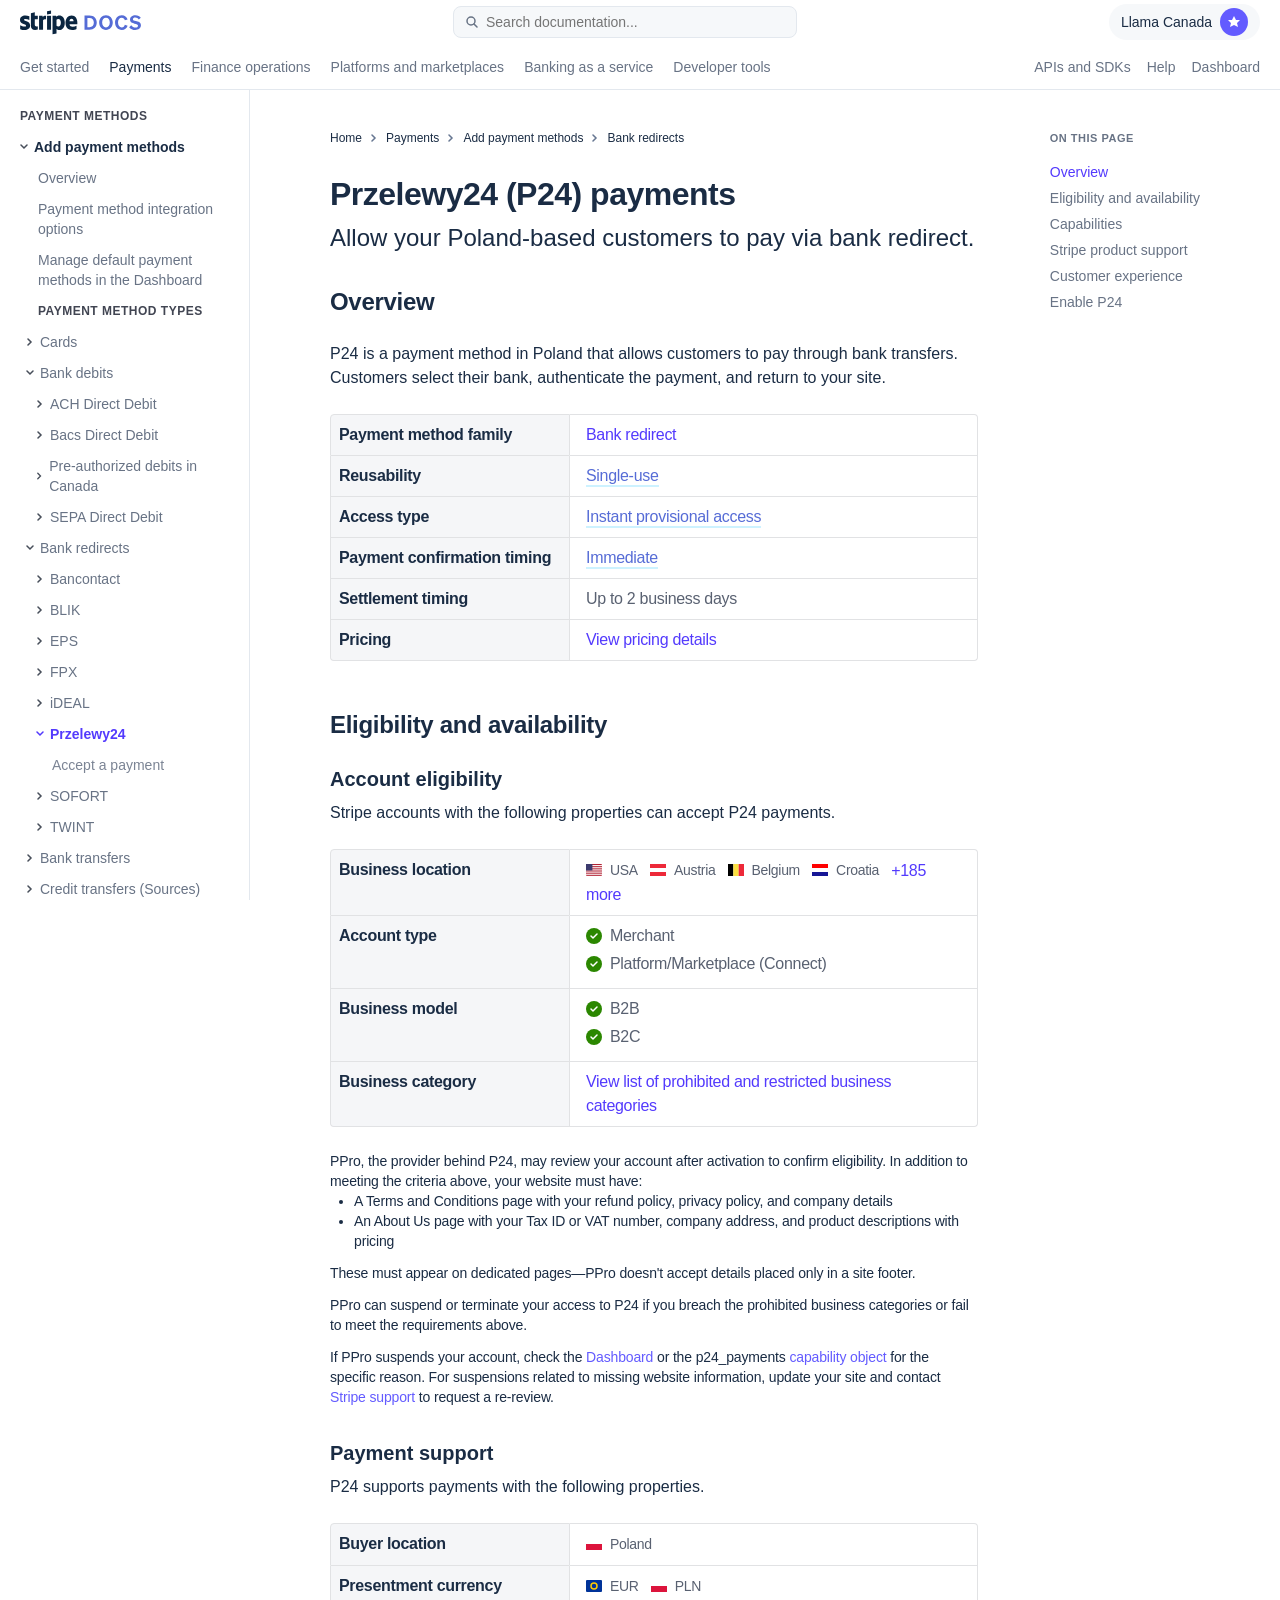
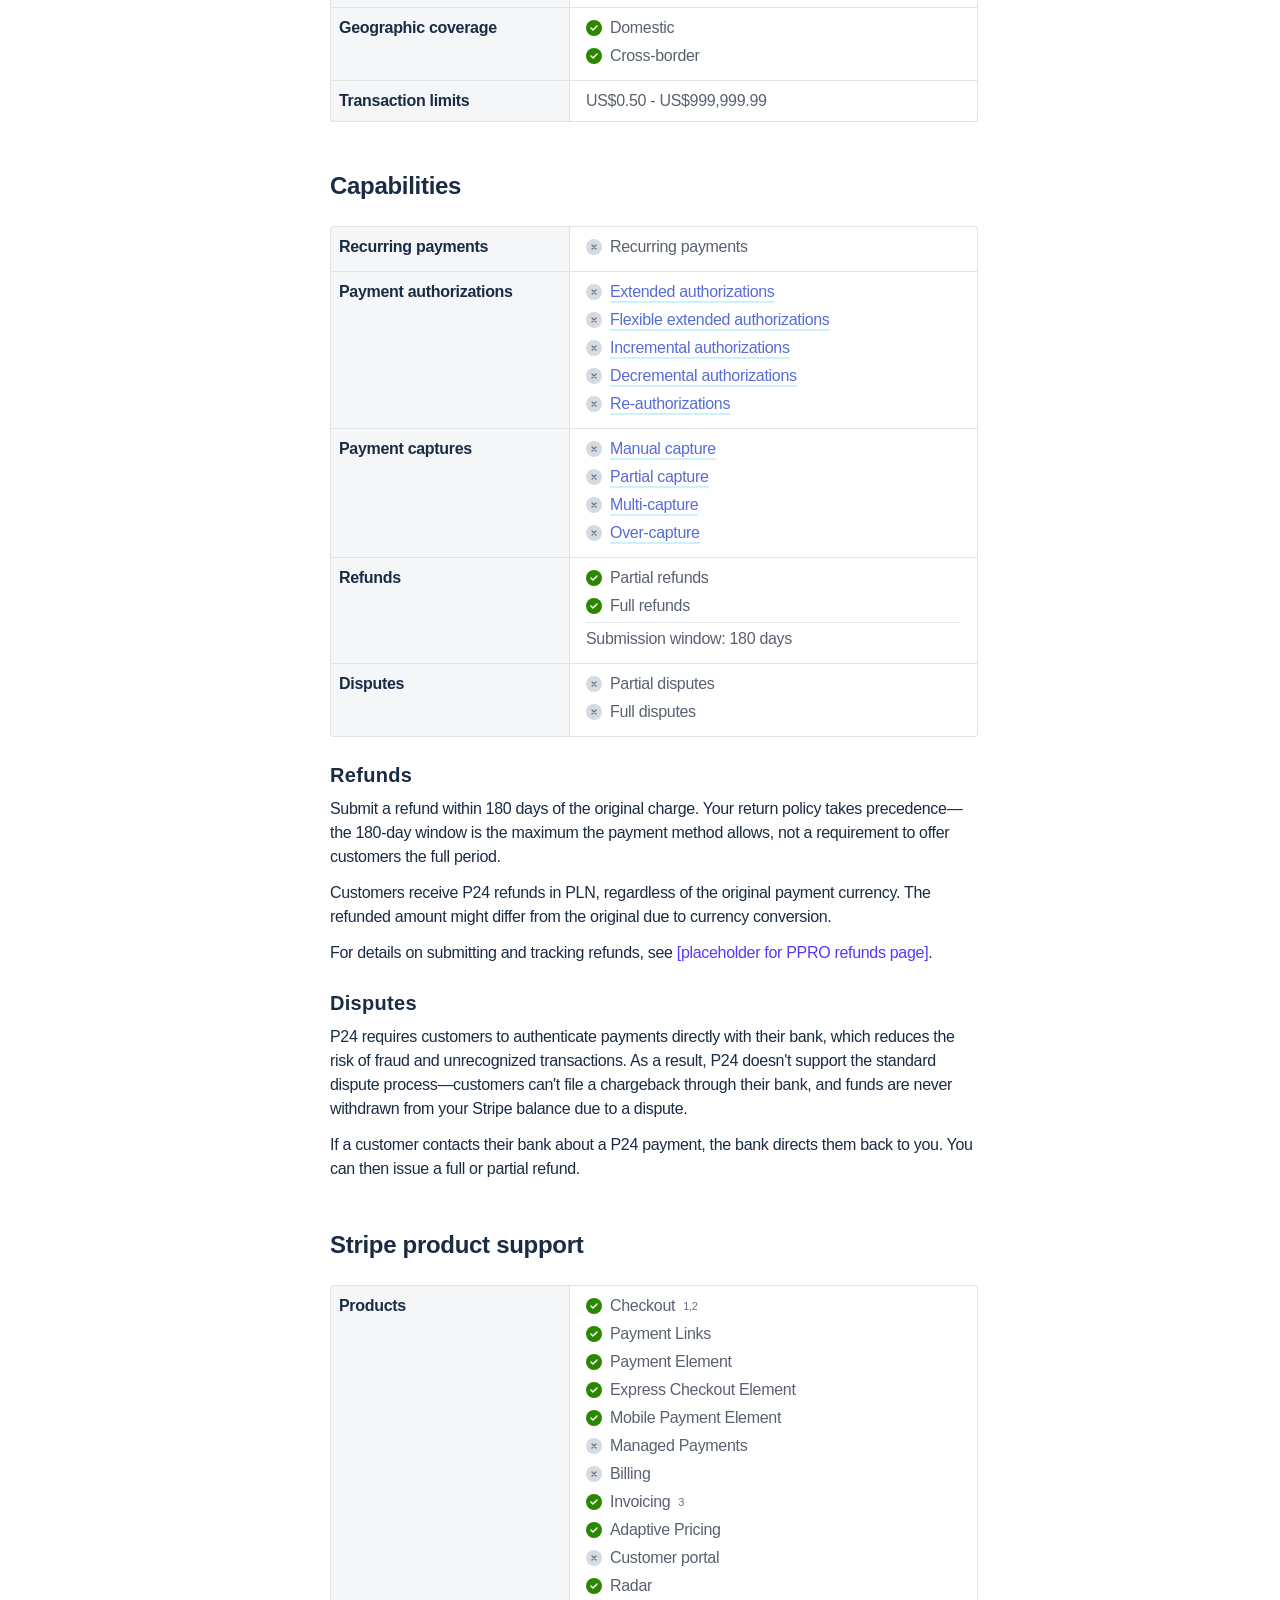
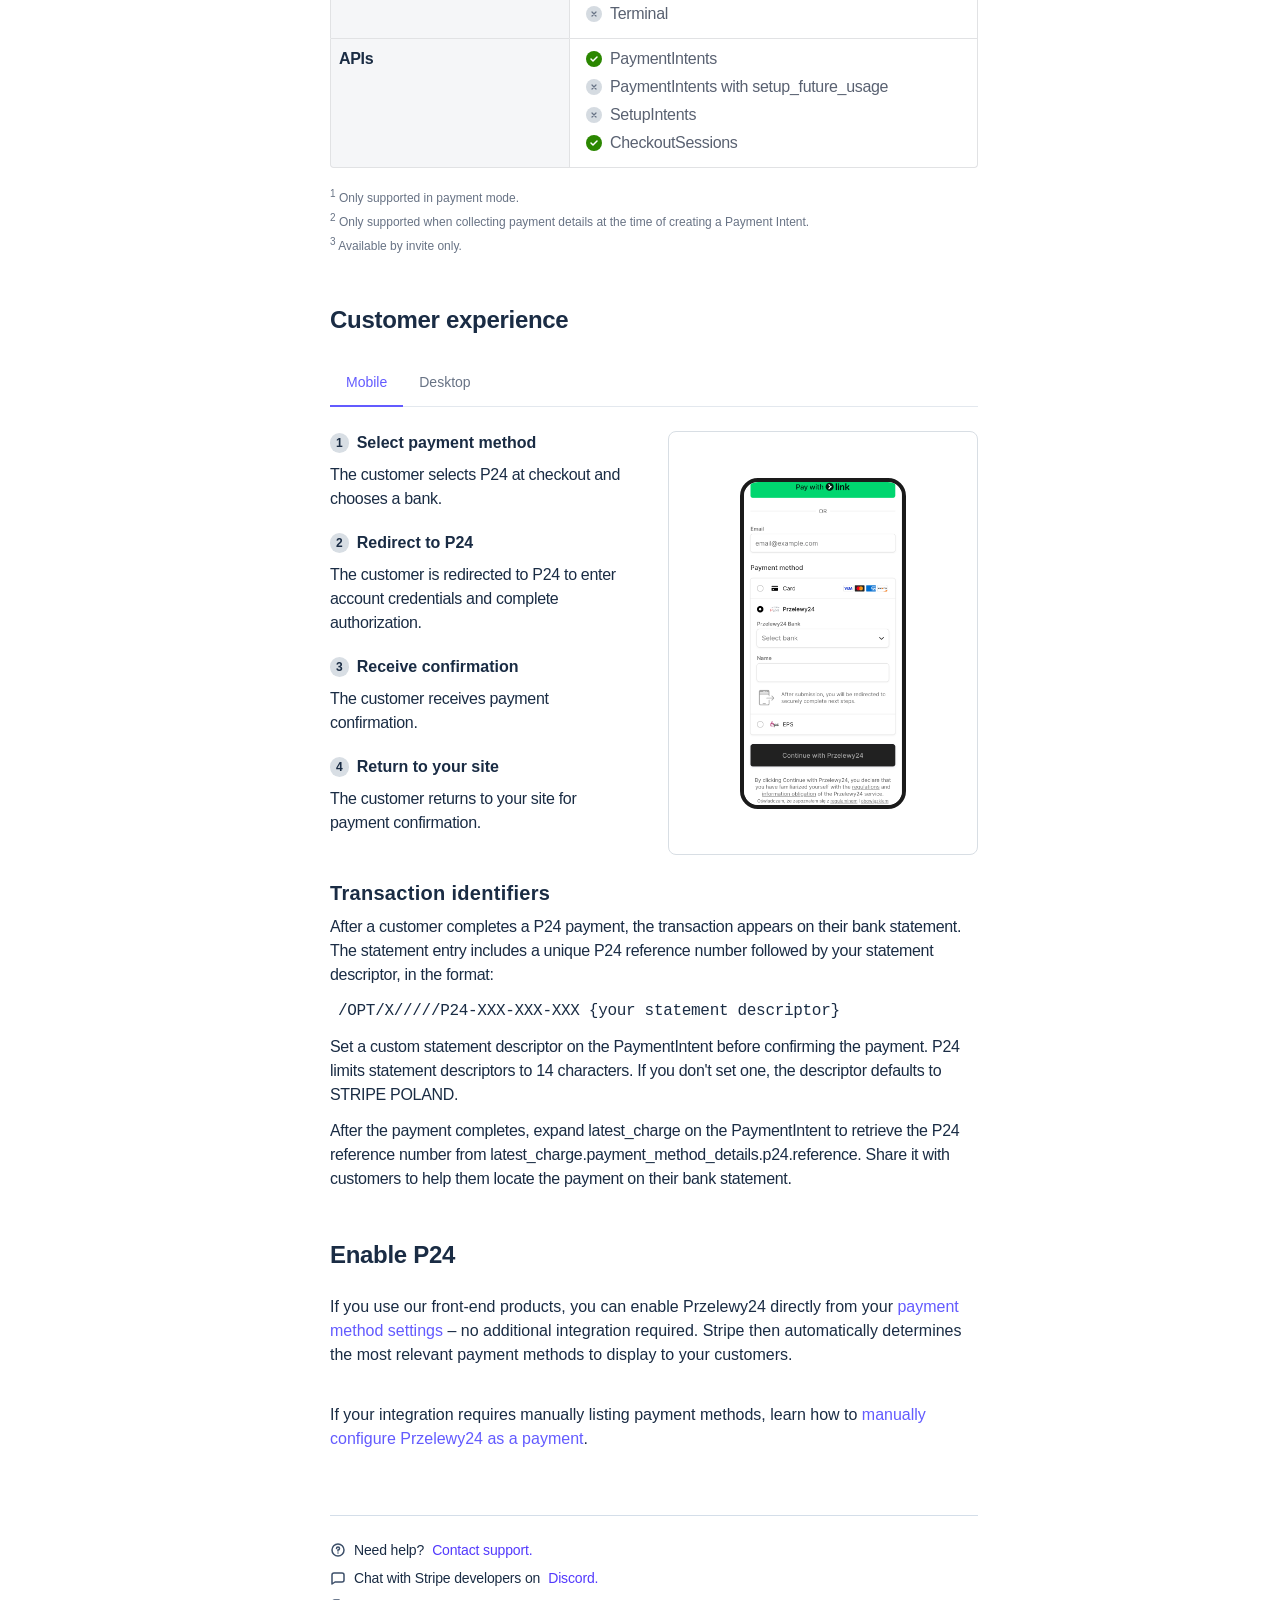
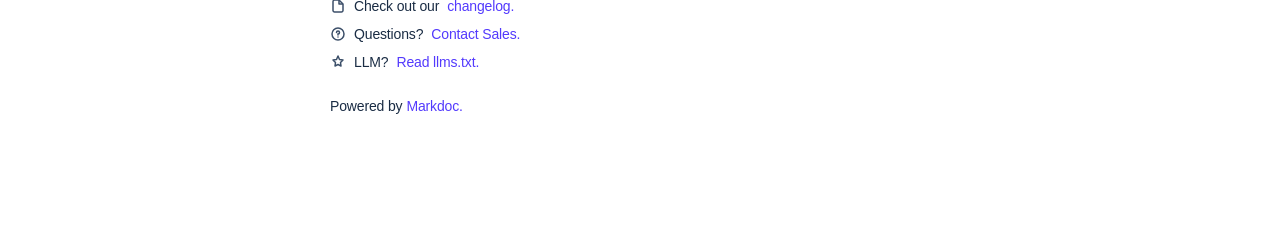
==== commit 86b42355: "Update Stripe product support and eligibility to match Figma - Invoicing: X → check with footnote 3 " ====
--- a/index.html
+++ b/index.html
@@ -306,7 +306,7 @@
           <td class="value-col">
             <span class="mcc-glossary-wrapper">
               <span class="mcc-glossary-link" id="accessTypeLink">Instant provisional access</span>
-              <div class="mcc-tooltip" id="accessTypeTooltip">Start accepting payments immediately. The payment method provider can review your account later, which affects your ability to accept payments with this method. Scroll down to the Eligibility and availability section to learn more.</div>
+              <div class="mcc-tooltip" id="accessTypeTooltip">Start accepting payments immediately. The payment method provider can review your account later, which can affect your ability to accept payments with this method. Scroll down to the Eligibility and availability section to learn more.</div>
             </span>
           </td>
         </tr>
@@ -358,7 +358,7 @@
               <svg width="16" height="12" viewBox="0 0 16 12" fill="none"><rect width="16" height="12" rx="1" fill="white"/><rect width="16" height="4" fill="#FF0000"/><rect y="8" width="16" height="4" fill="#171796"/></svg>
               Croatia
             </span>
-            <a href="#" class="more-link" id="openLocationsDialog">+34 more</a>
+            <a href="#" class="more-link" id="openLocationsDialog">+185 more</a>
           </td>
         </tr>
         <tr>
@@ -632,9 +632,9 @@
               <div class="x-icon"><svg viewBox="0 0 8 8" fill="none"><path d="M2 2L6 6M6 2L2 6" stroke="#687385" stroke-width="1.2" stroke-linecap="round"/></svg></div>
               Billing
             </div>
-            <div class="x-item">
-              <div class="x-icon"><svg viewBox="0 0 8 8" fill="none"><path d="M2 2L6 6M6 2L2 6" stroke="#687385" stroke-width="1.2" stroke-linecap="round"/></svg></div>
-              Invoicing
+            <div class="check-item">
+              <div class="check-icon"><svg viewBox="0 0 10 10" fill="none"><path d="M2 5L4 7L8 3" stroke="white" stroke-width="1.5" stroke-linecap="round" stroke-linejoin="round"/></svg></div>
+              Invoicing <sup style="color:#687385; font-size:11px;">3</sup>
             </div>
             <div class="check-item">
               <div class="check-icon"><svg viewBox="0 0 10 10" fill="none"><path d="M2 5L4 7L8 3" stroke="white" stroke-width="1.5" stroke-linecap="round" stroke-linejoin="round"/></svg></div>
@@ -648,8 +648,8 @@
               <div class="check-icon"><svg viewBox="0 0 10 10" fill="none"><path d="M2 5L4 7L8 3" stroke="white" stroke-width="1.5" stroke-linecap="round" stroke-linejoin="round"/></svg></div>
               Radar
             </div>
-            <div class="check-item">
-              <div class="check-icon"><svg viewBox="0 0 10 10" fill="none"><path d="M2 5L4 7L8 3" stroke="white" stroke-width="1.5" stroke-linecap="round" stroke-linejoin="round"/></svg></div>
+            <div class="x-item">
+              <div class="x-icon"><svg viewBox="0 0 8 8" fill="none"><path d="M2 2L6 6M6 2L2 6" stroke="#687385" stroke-width="1.2" stroke-linecap="round"/></svg></div>
               Terminal
             </div>
           </td>
@@ -661,12 +661,12 @@
               <div class="check-icon"><svg viewBox="0 0 10 10" fill="none"><path d="M2 5L4 7L8 3" stroke="white" stroke-width="1.5" stroke-linecap="round" stroke-linejoin="round"/></svg></div>
               PaymentIntents
             </div>
-            <div class="check-item">
-              <div class="check-icon"><svg viewBox="0 0 10 10" fill="none"><path d="M2 5L4 7L8 3" stroke="white" stroke-width="1.5" stroke-linecap="round" stroke-linejoin="round"/></svg></div>
-              PaymentIntents with setup_future_usage <sup style="color:#687385; font-size:11px;">2</sup>
-            </div>
-            <div class="check-item">
-              <div class="check-icon"><svg viewBox="0 0 10 10" fill="none"><path d="M2 5L4 7L8 3" stroke="white" stroke-width="1.5" stroke-linecap="round" stroke-linejoin="round"/></svg></div>
+            <div class="x-item">
+              <div class="x-icon"><svg viewBox="0 0 8 8" fill="none"><path d="M2 2L6 6M6 2L2 6" stroke="#687385" stroke-width="1.2" stroke-linecap="round"/></svg></div>
+              PaymentIntents with setup_future_usage
+            </div>
+            <div class="x-item">
+              <div class="x-icon"><svg viewBox="0 0 8 8" fill="none"><path d="M2 2L6 6M6 2L2 6" stroke="#687385" stroke-width="1.2" stroke-linecap="round"/></svg></div>
               SetupIntents
             </div>
             <div class="check-item">
@@ -679,7 +679,8 @@
 
       <div class="footnotes">
         <sup>1</sup> Only supported in payment mode.<br>
-        <sup>2</sup> Only supported when collecting payment details at the time of creating a Payment Intent.
+        <sup>2</sup> Only supported when collecting payment details at the time of creating a Payment Intent.<br>
+        <sup>3</sup> Available by invite only.
       </div>
     </section>
 
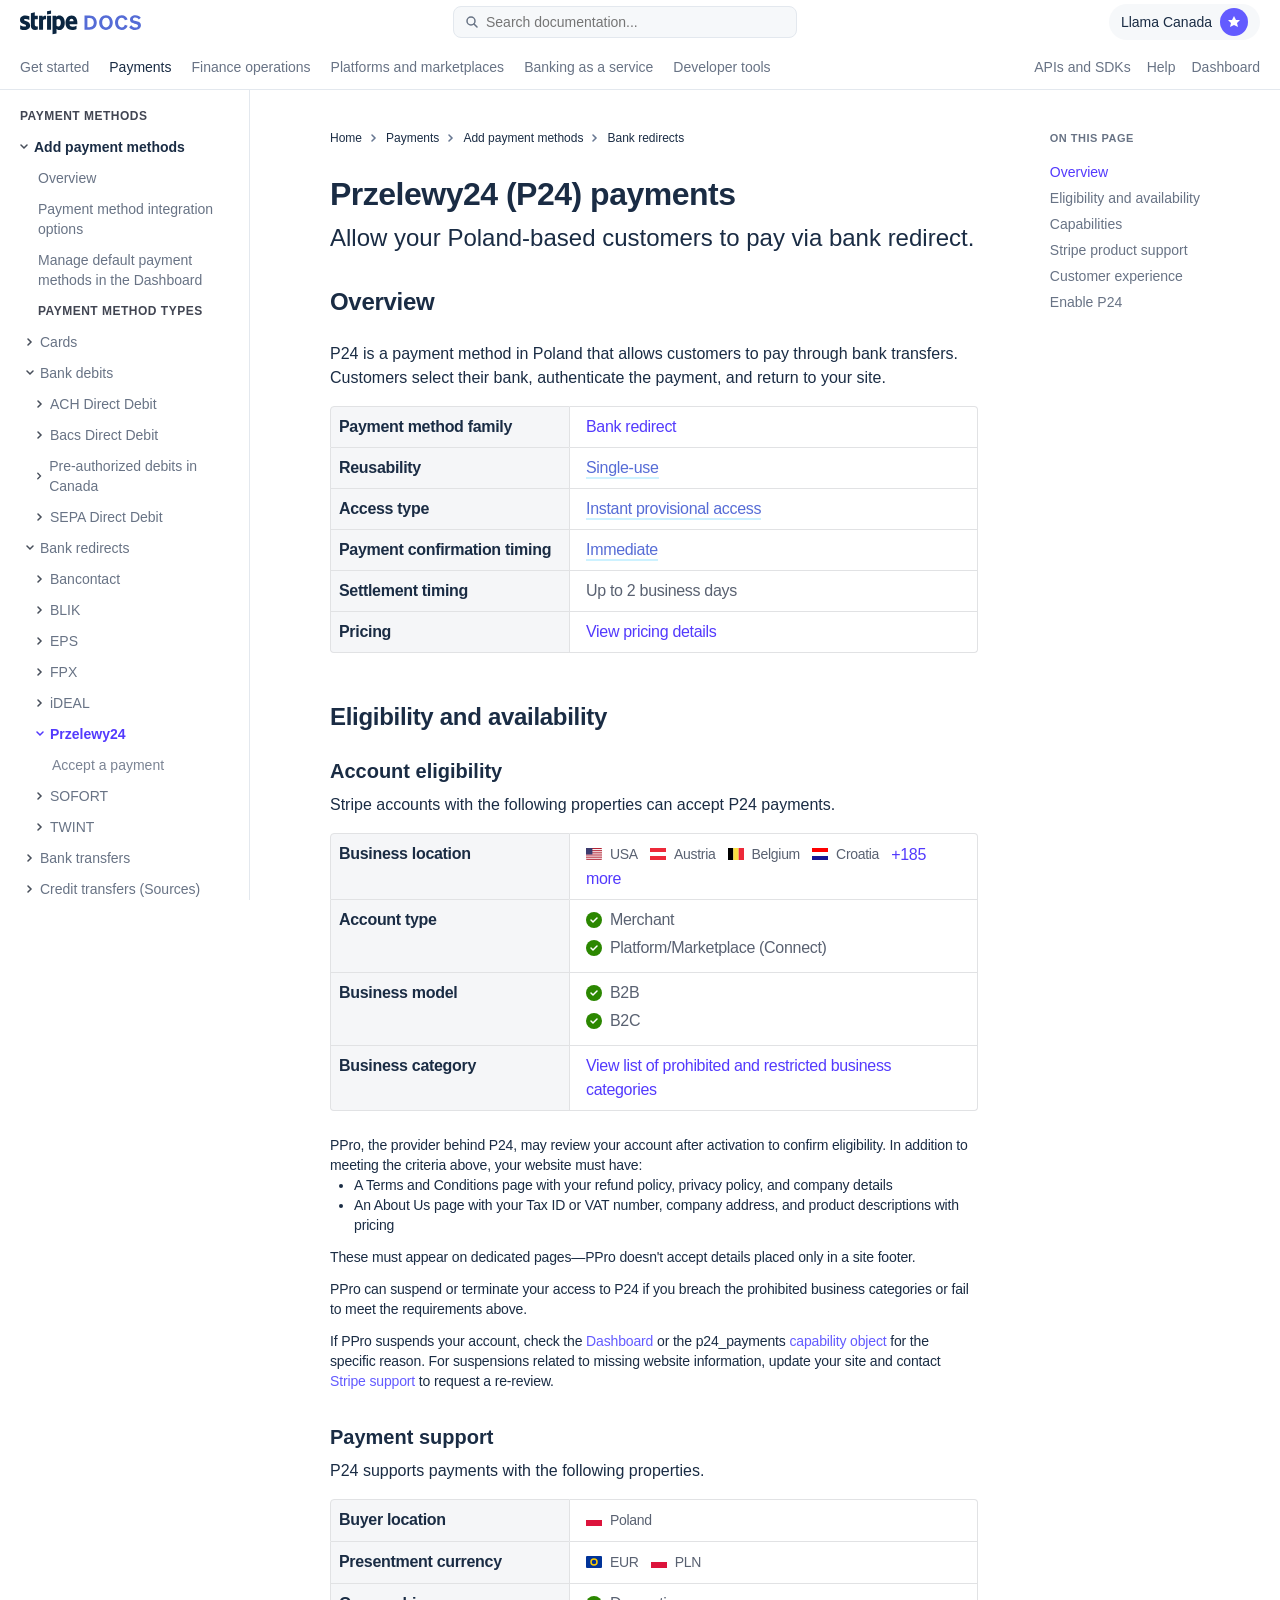
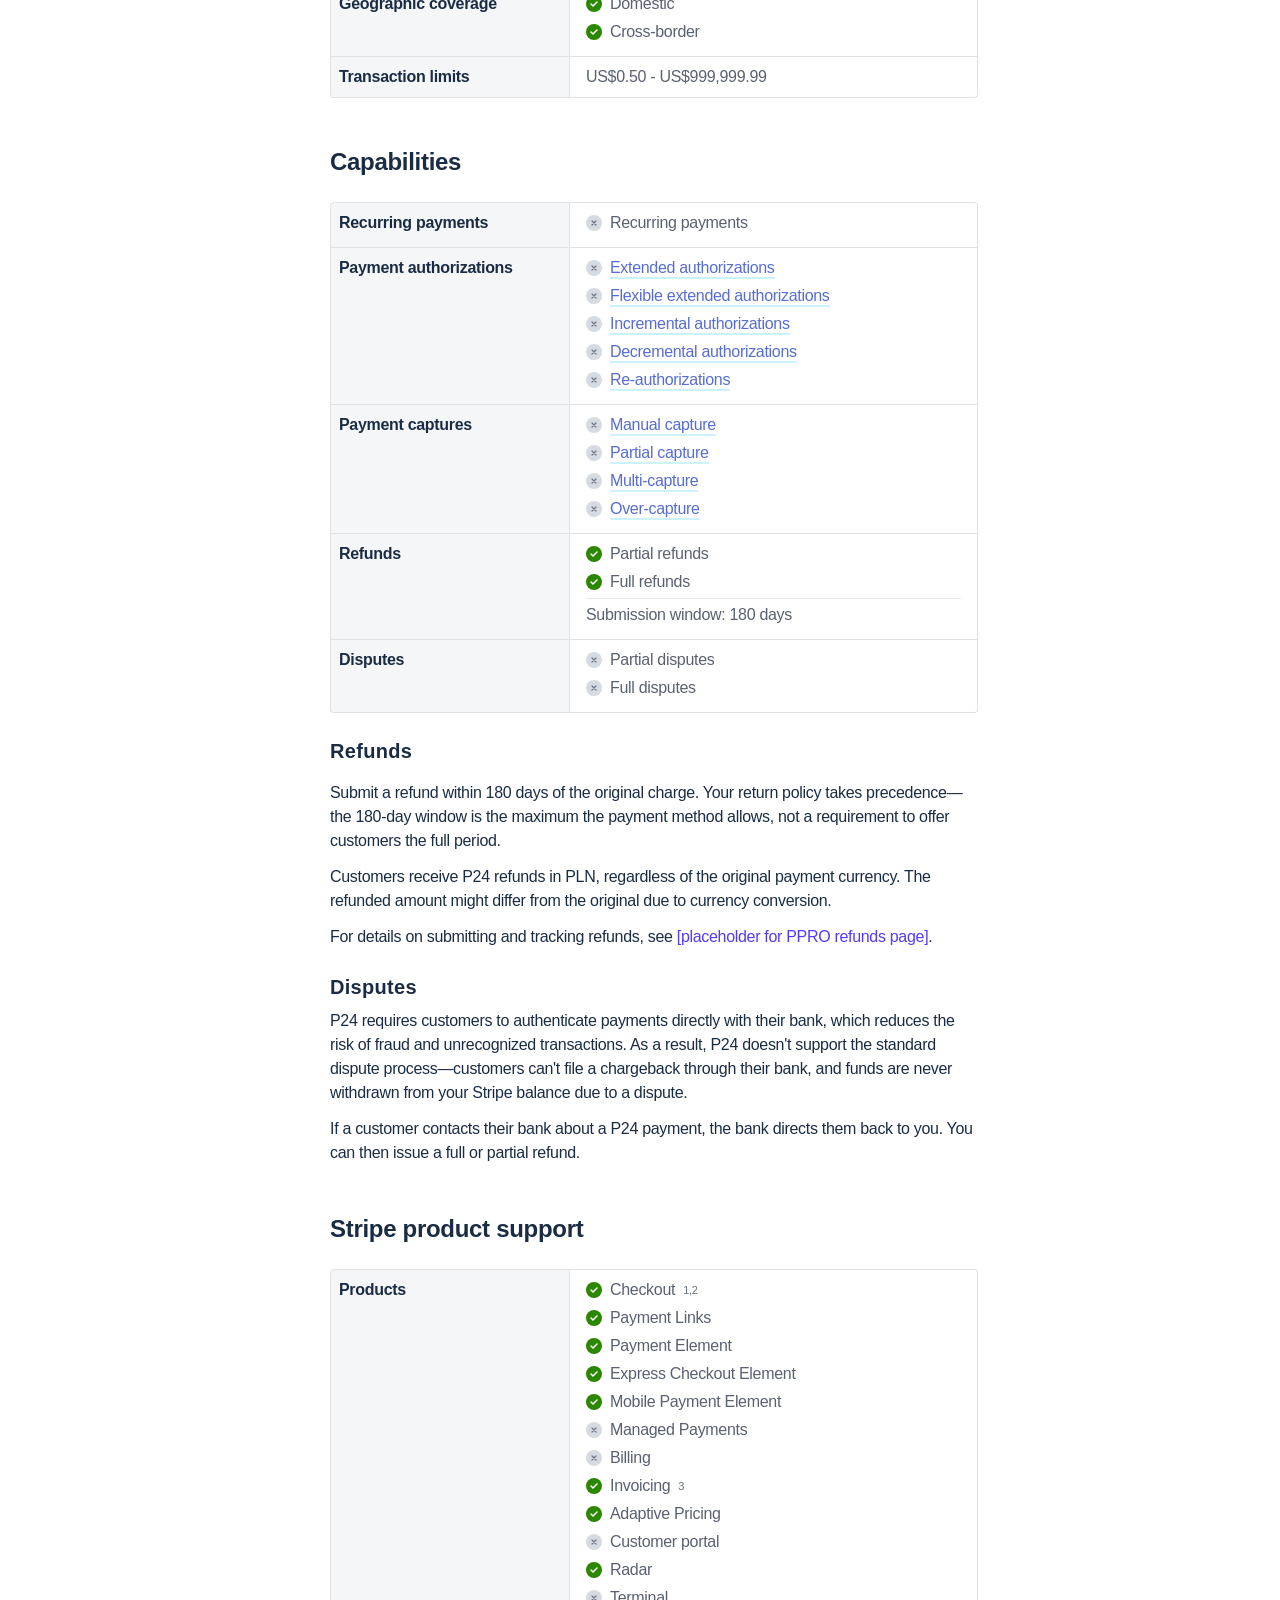
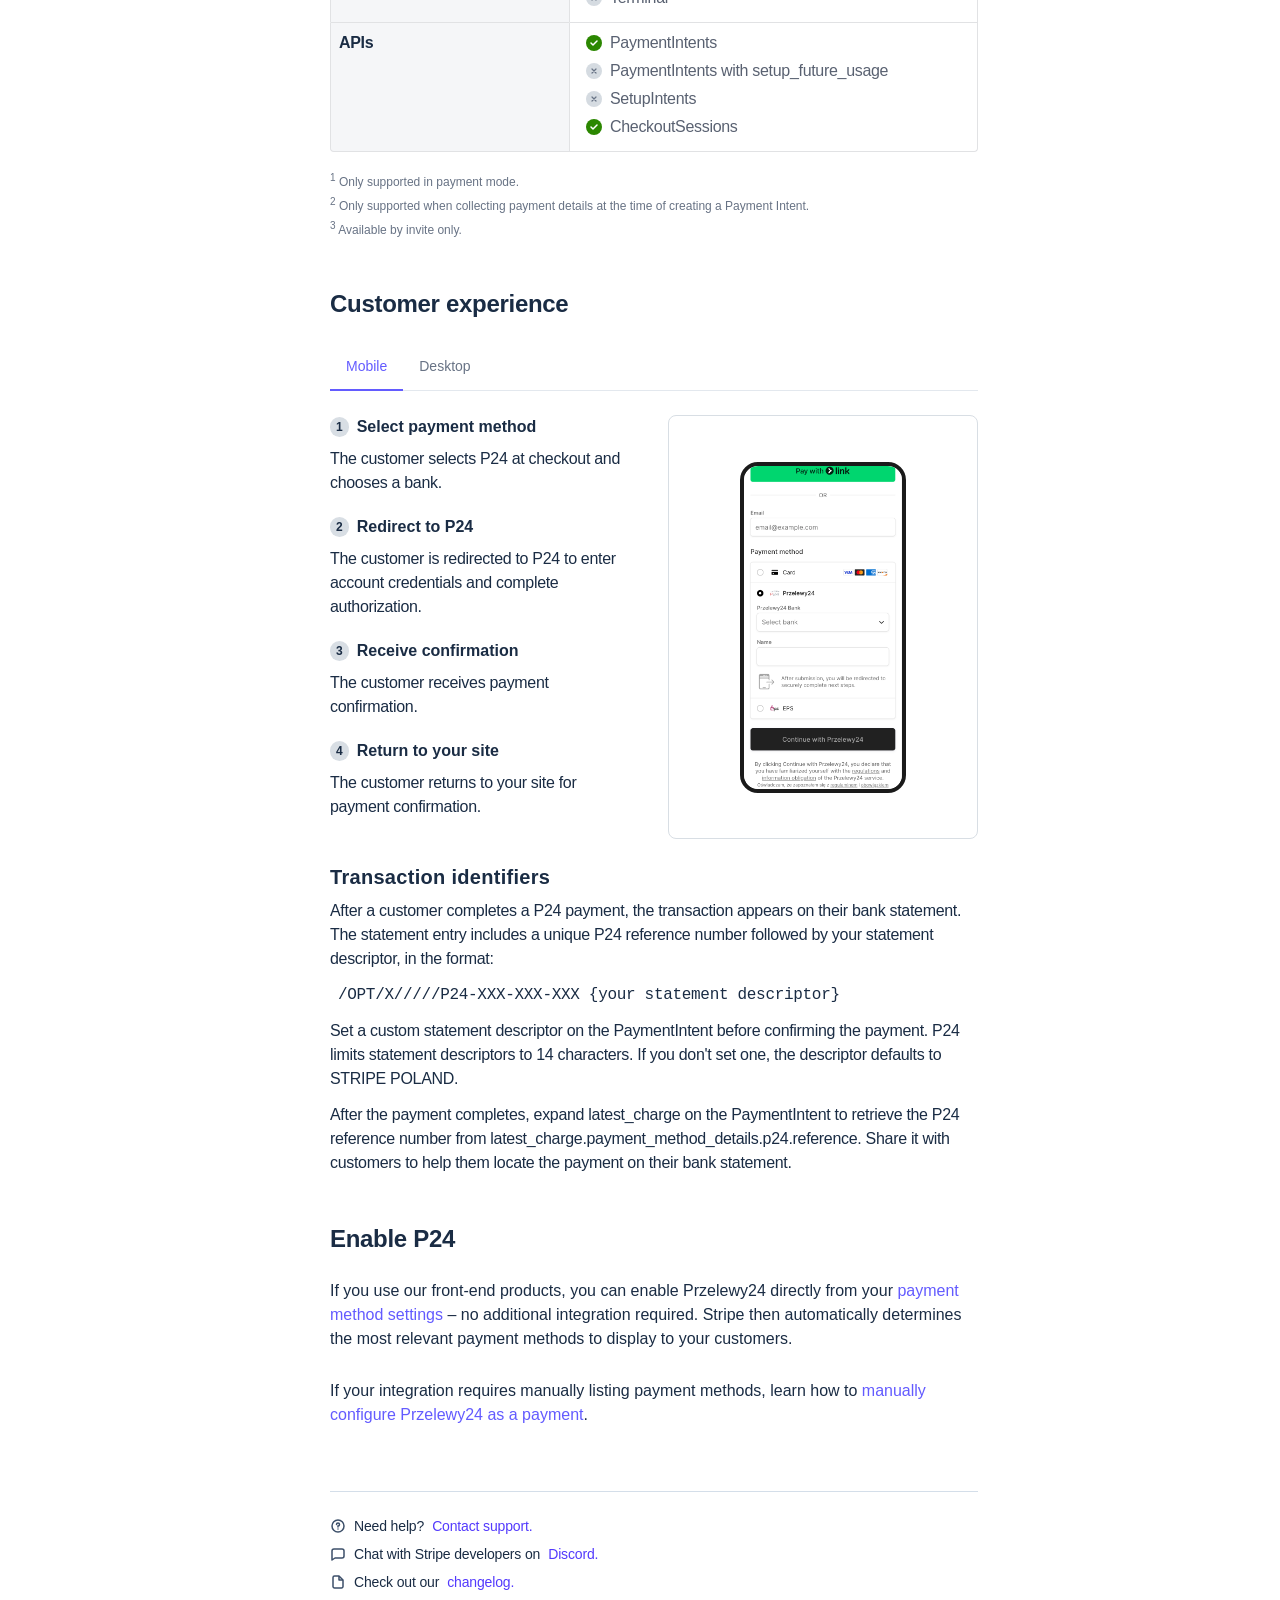
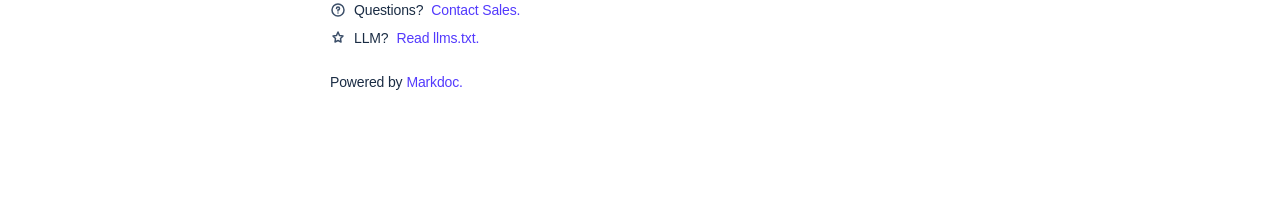
==== commit 0b52a63d: "Fix spacing between headers and body text to match Figma - Refunds header margin: 8px → 16px - secti" ====
--- a/index.html
+++ b/index.html
@@ -577,7 +577,7 @@
 
       <!-- Refunds -->
       <div id="refunds-info" style="margin-top: 24px;">
-        <h3 style="font-size: 20px; font-weight: 700; color: #1a2c44; line-height: 28px; letter-spacing: 0.3px; margin: 0 0 8px 0;">Refunds</h3>
+        <h3 style="font-size: 20px; font-weight: 700; color: #1a2c44; line-height: 28px; letter-spacing: 0.3px; margin: 0 0 16px 0;">Refunds</h3>
         <div style="color: #1a2c44;">
           <p style="font-size: 16px; color: #1a2c44; line-height: 24px; letter-spacing: -0.31px;">Submit a refund within 180 days of the original charge. Your return policy takes precedence—the 180-day window is the maximum the payment method allows, not a requirement to offer customers the full period.</p>
           <p style="font-size: 16px; color: #1a2c44; line-height: 24px; letter-spacing: -0.31px; margin-top: 12px;">Customers receive P24 refunds in PLN, regardless of the original payment currency. The refunded amount might differ from the original due to currency conversion.</p>
--- a/css/styles.css
+++ b/css/styles.css
@@ -449,7 +449,7 @@
   font-size: 16px;
   color: #1a2c44;
   line-height: 24px;
-  margin-bottom: 24px;
+  margin-bottom: 16px;
 }
 .section-label {
   font-size: 16px;
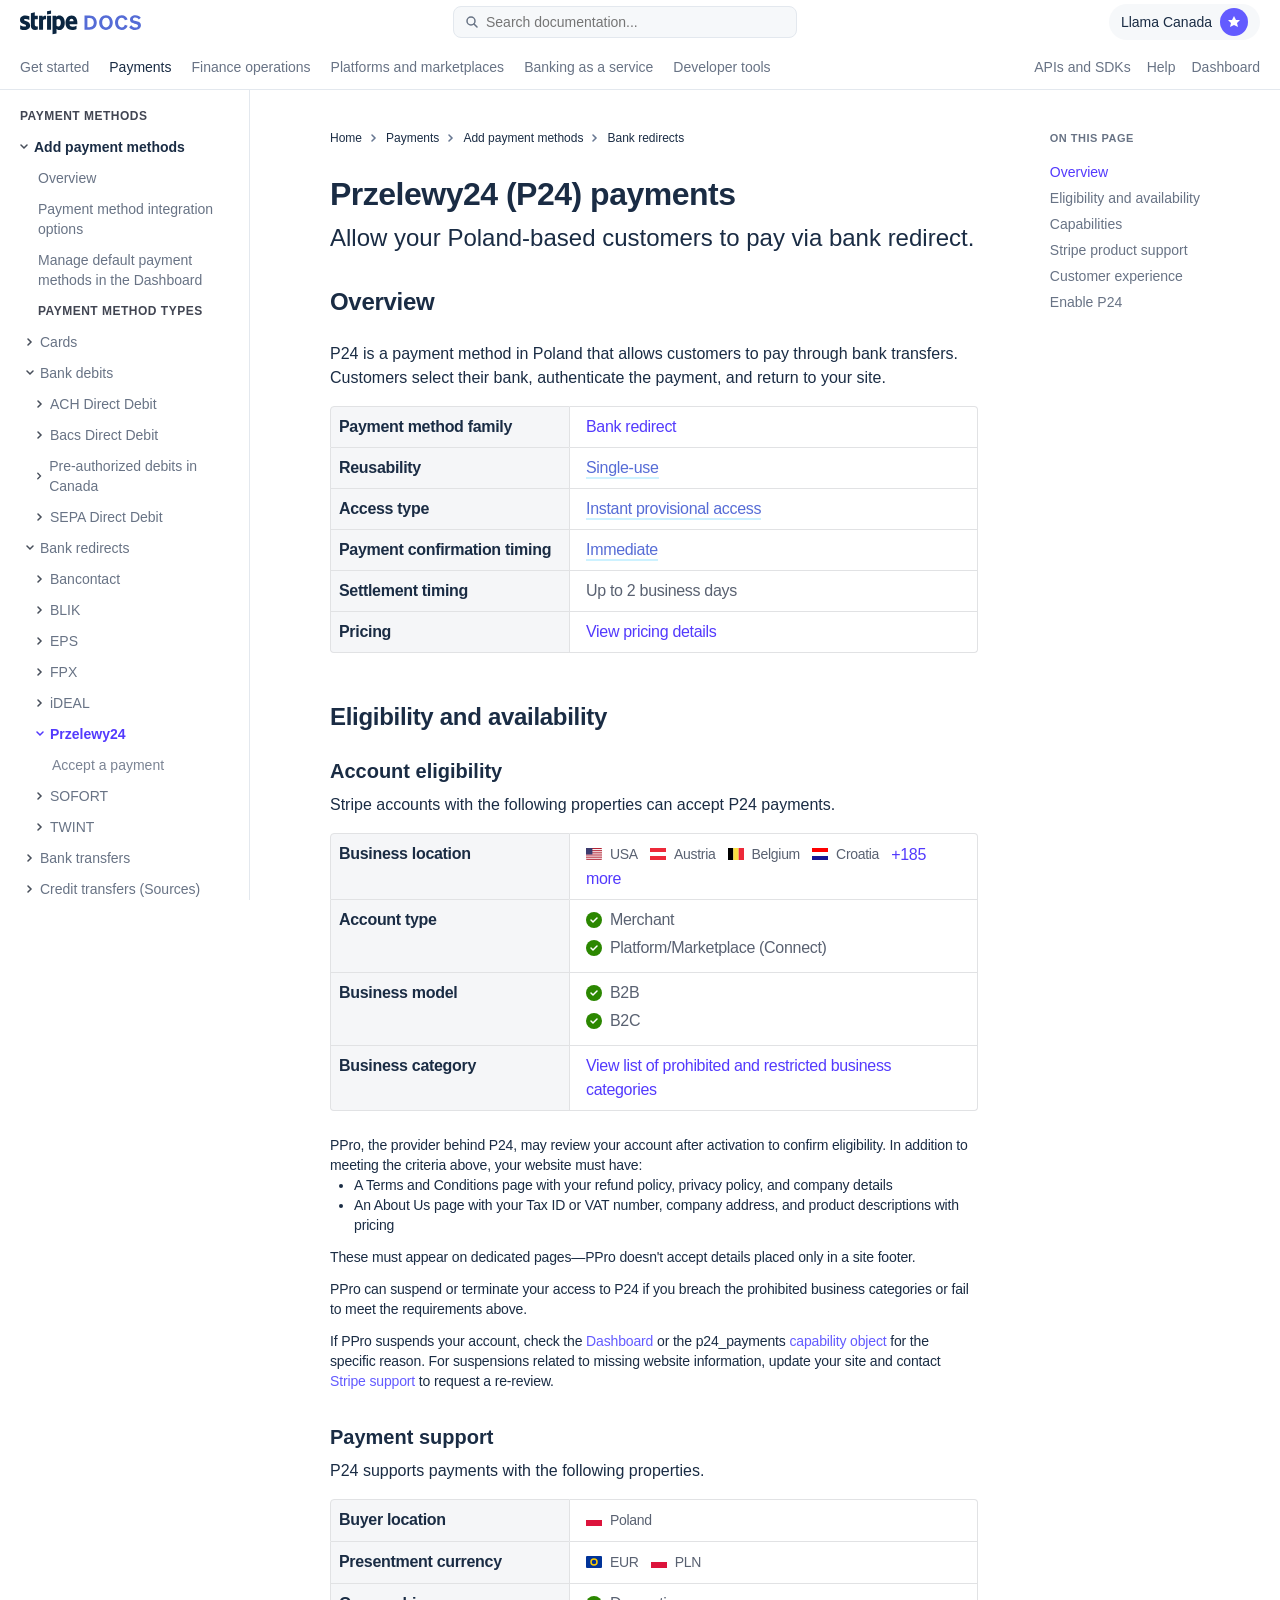
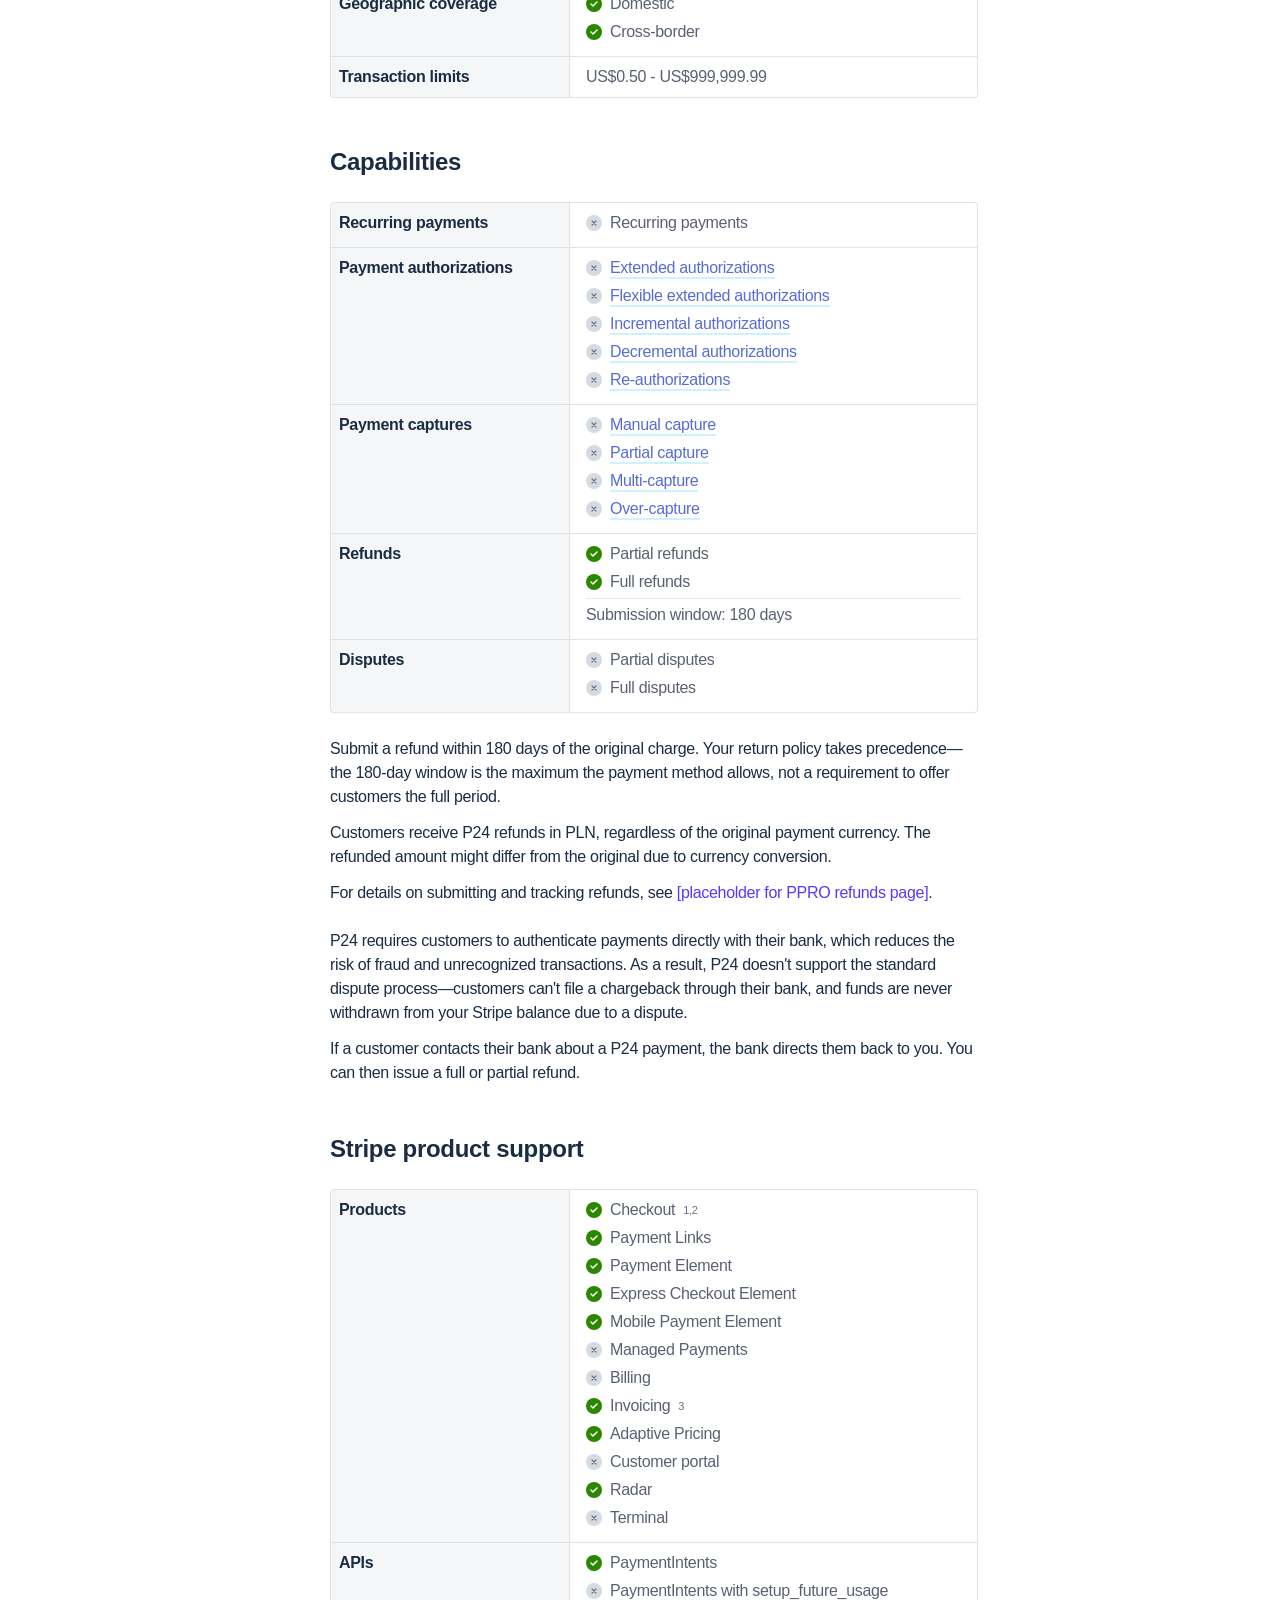
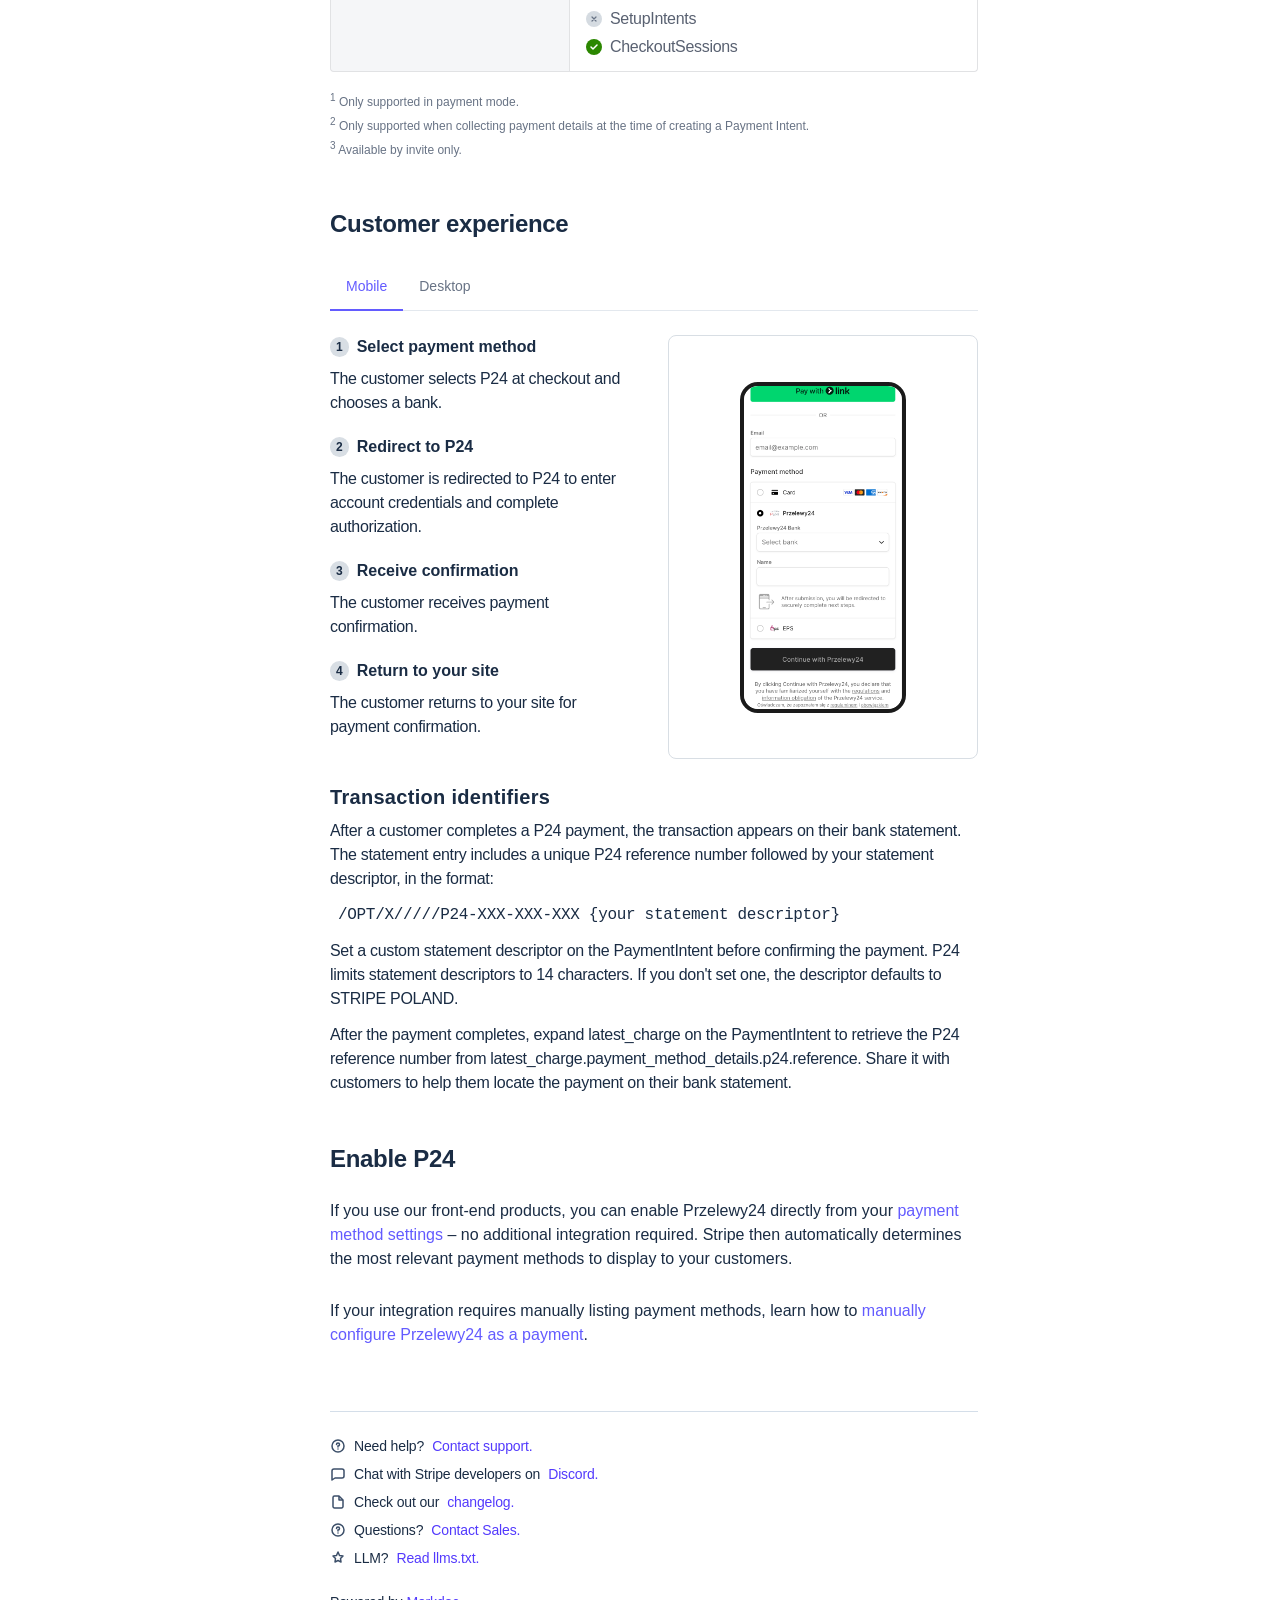
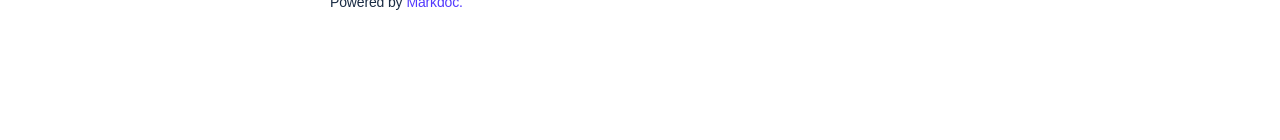
==== commit 63ef05d3: "Remove Refunds and Disputes subheaders per Figma update Body text now flows directly under the Capab" ====
--- a/index.html
+++ b/index.html
@@ -575,23 +575,13 @@
         </tr>
       </table>
 
-      <!-- Refunds -->
-      <div id="refunds-info" style="margin-top: 24px;">
-        <h3 style="font-size: 20px; font-weight: 700; color: #1a2c44; line-height: 28px; letter-spacing: 0.3px; margin: 0 0 16px 0;">Refunds</h3>
-        <div style="color: #1a2c44;">
-          <p style="font-size: 16px; color: #1a2c44; line-height: 24px; letter-spacing: -0.31px;">Submit a refund within 180 days of the original charge. Your return policy takes precedence—the 180-day window is the maximum the payment method allows, not a requirement to offer customers the full period.</p>
-          <p style="font-size: 16px; color: #1a2c44; line-height: 24px; letter-spacing: -0.31px; margin-top: 12px;">Customers receive P24 refunds in PLN, regardless of the original payment currency. The refunded amount might differ from the original due to currency conversion.</p>
-          <p style="font-size: 16px; color: #1a2c44; line-height: 24px; letter-spacing: -0.31px; margin-top: 12px;">For details on submitting and tracking refunds, see <a href="#" style="color: #533afd;">[placeholder for PPRO refunds page]</a>.</p>
-        </div>
-      </div>
-
-      <!-- Disputes -->
-      <div id="disputes-info" style="margin-top: 24px;">
-        <h3 style="font-size: 20px; font-weight: 700; color: #1a2c44; line-height: 28px; letter-spacing: 0.3px; margin: 0 0 8px 0;">Disputes</h3>
-        <div style="color: #1a2c44;">
-          <p style="font-size: 16px; color: #1a2c44; line-height: 24px; letter-spacing: -0.31px;">P24 requires customers to authenticate payments directly with their bank, which reduces the risk of fraud and unrecognized transactions. As a result, P24 doesn't support the standard dispute process—customers can't file a chargeback through their bank, and funds are never withdrawn from your Stripe balance due to a dispute.</p>
-          <p style="font-size: 16px; color: #1a2c44; line-height: 24px; letter-spacing: -0.31px; margin-top: 12px;">If a customer contacts their bank about a P24 payment, the bank directs them back to you. You can then issue a full or partial refund.</p>
-        </div>
+      <!-- Refunds & Disputes -->
+      <div style="margin-top: 24px; color: #1a2c44;">
+        <p style="font-size: 16px; color: #1a2c44; line-height: 24px; letter-spacing: -0.31px;">Submit a refund within 180 days of the original charge. Your return policy takes precedence—the 180-day window is the maximum the payment method allows, not a requirement to offer customers the full period.</p>
+        <p style="font-size: 16px; color: #1a2c44; line-height: 24px; letter-spacing: -0.31px; margin-top: 12px;">Customers receive P24 refunds in PLN, regardless of the original payment currency. The refunded amount might differ from the original due to currency conversion.</p>
+        <p style="font-size: 16px; color: #1a2c44; line-height: 24px; letter-spacing: -0.31px; margin-top: 12px;">For details on submitting and tracking refunds, see <a href="#" style="color: #533afd;">[placeholder for PPRO refunds page]</a>.</p>
+        <p style="font-size: 16px; color: #1a2c44; line-height: 24px; letter-spacing: -0.31px; margin-top: 24px;">P24 requires customers to authenticate payments directly with their bank, which reduces the risk of fraud and unrecognized transactions. As a result, P24 doesn't support the standard dispute process—customers can't file a chargeback through their bank, and funds are never withdrawn from your Stripe balance due to a dispute.</p>
+        <p style="font-size: 16px; color: #1a2c44; line-height: 24px; letter-spacing: -0.31px; margin-top: 12px;">If a customer contacts their bank about a P24 payment, the bank directs them back to you. You can then issue a full or partial refund.</p>
       </div>
     </section>
 
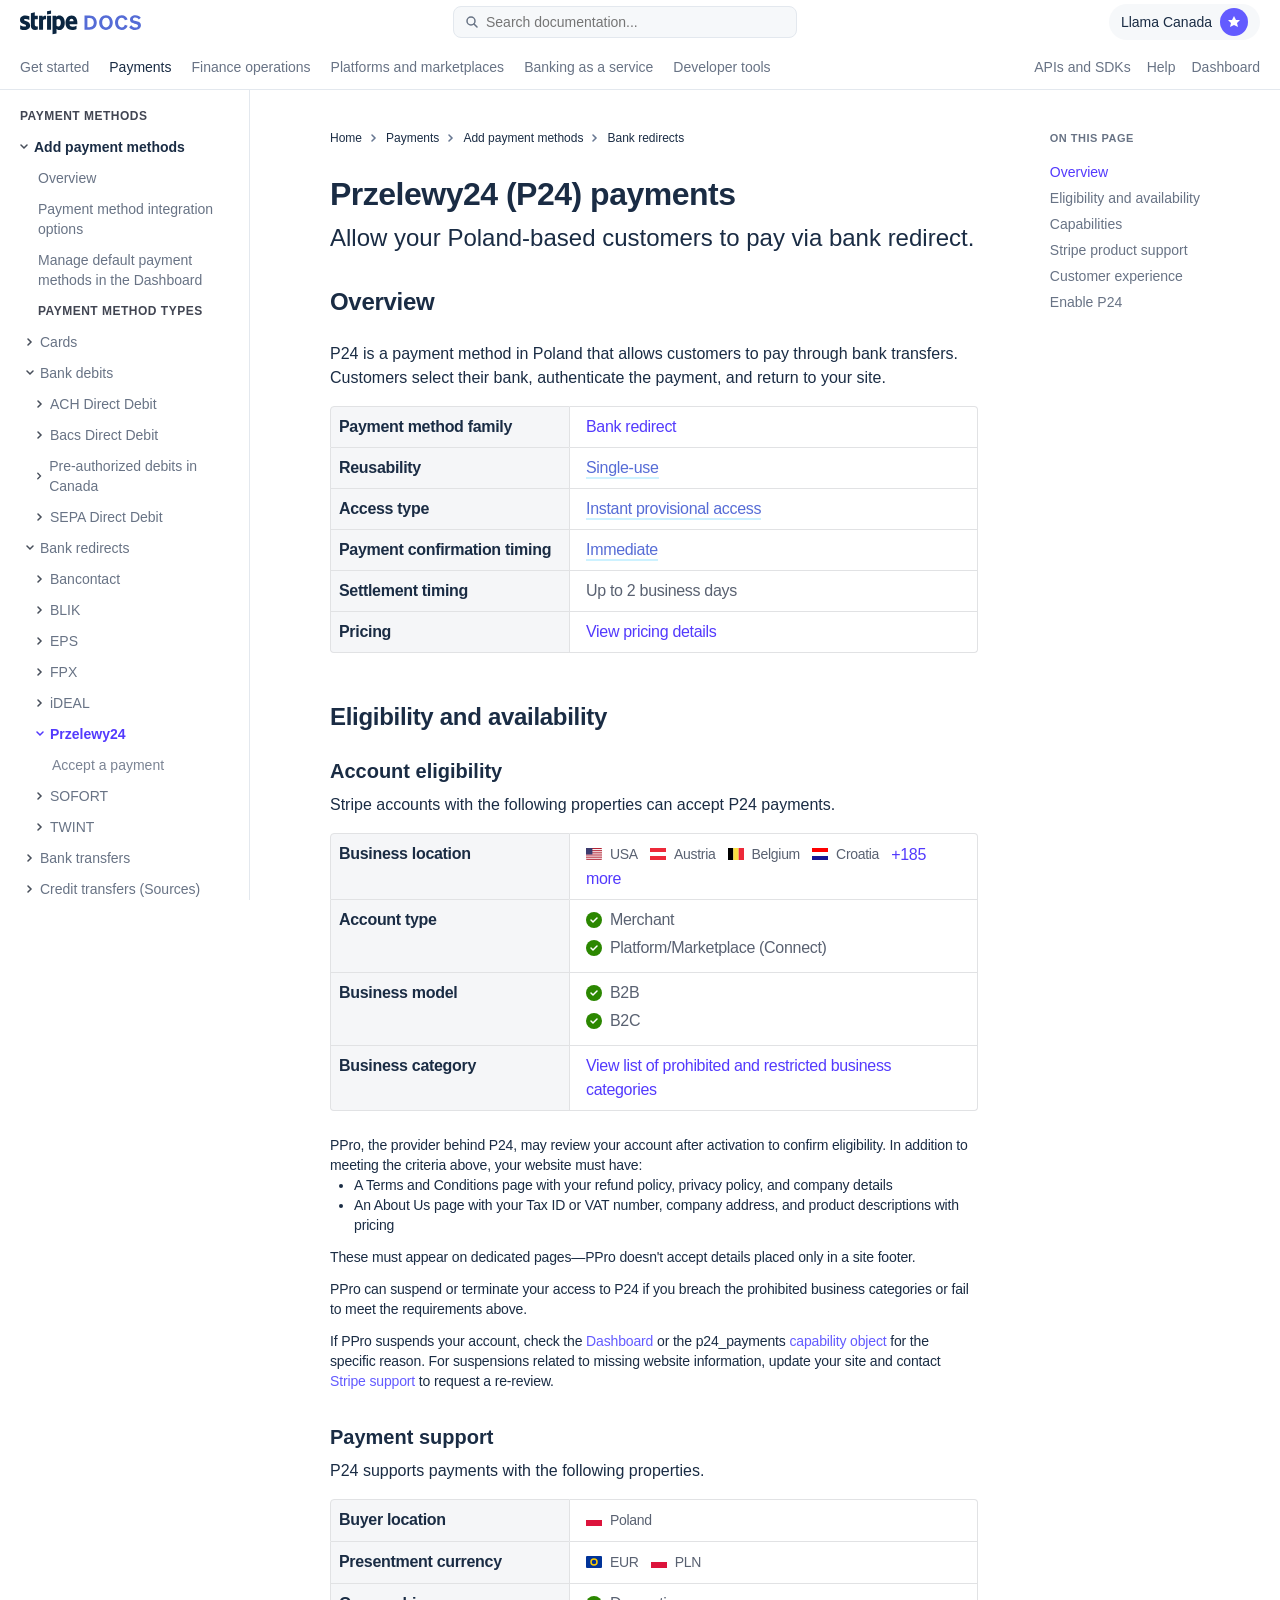
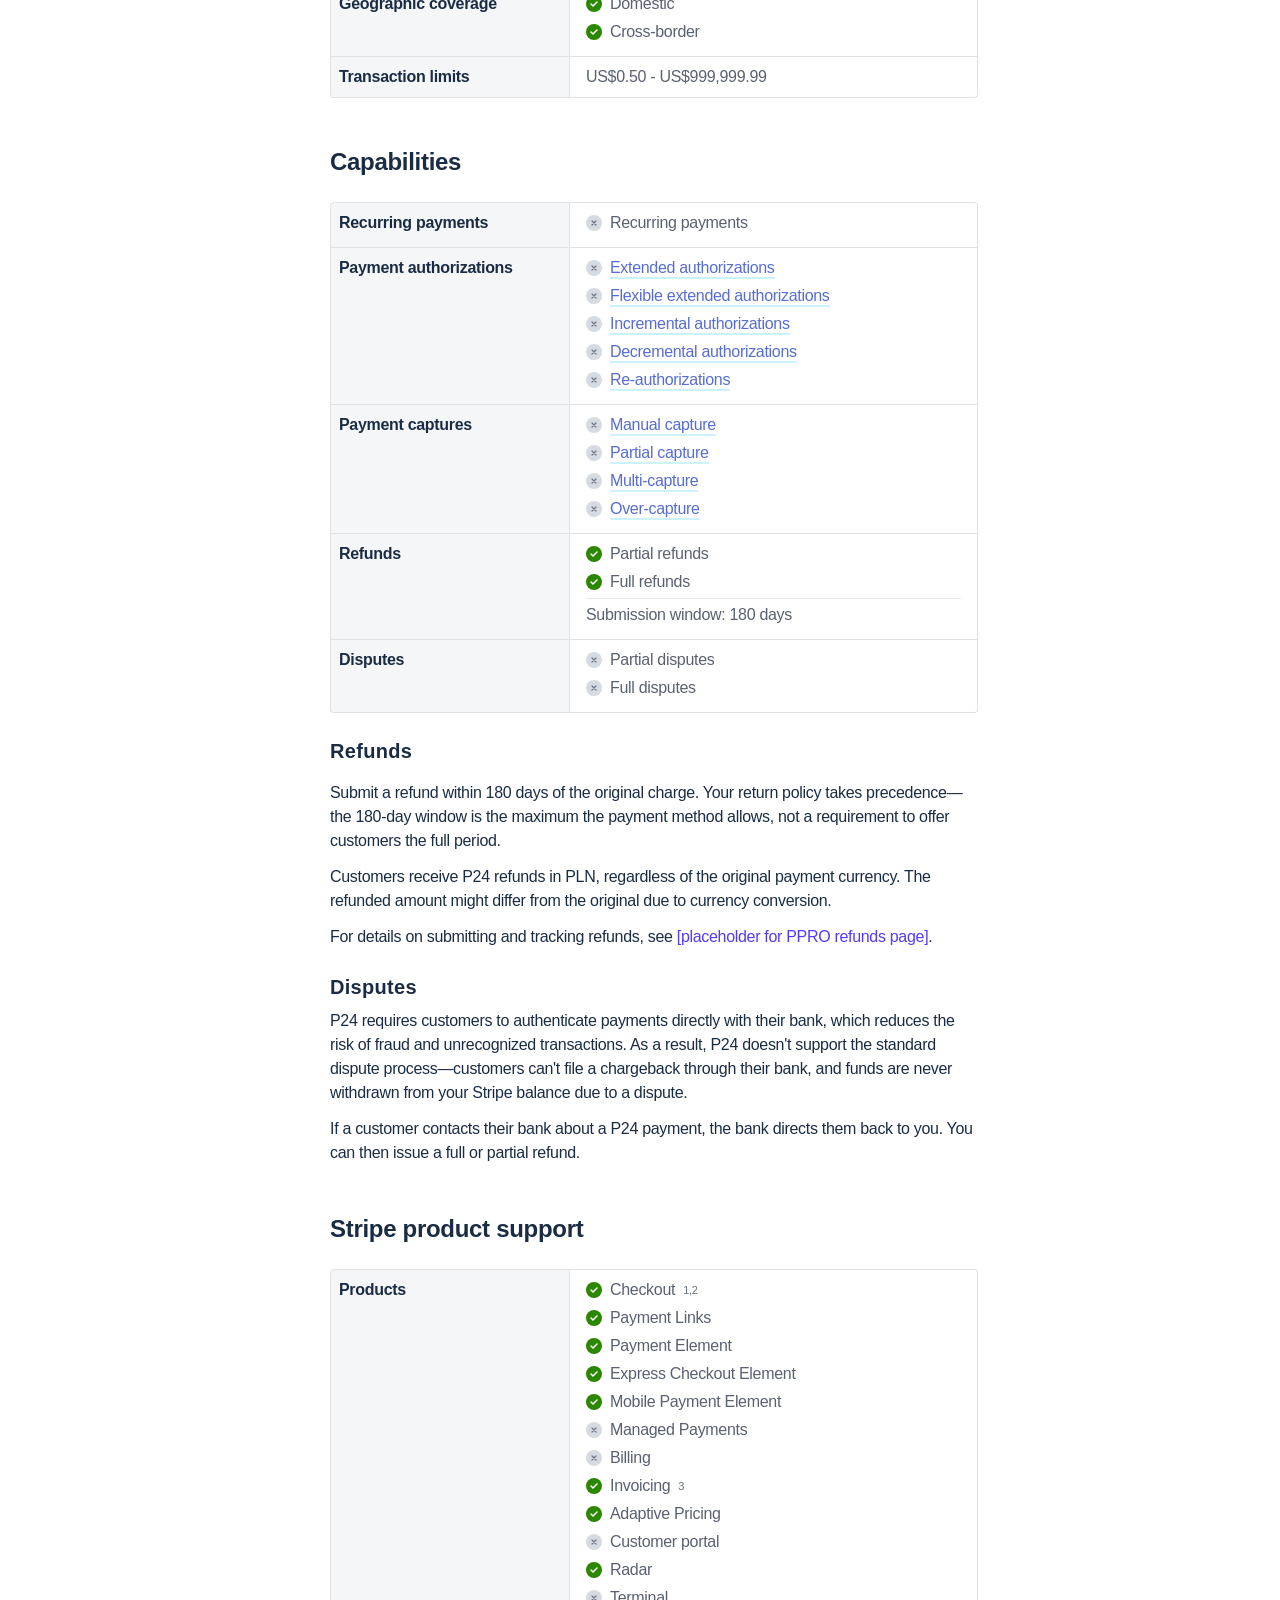
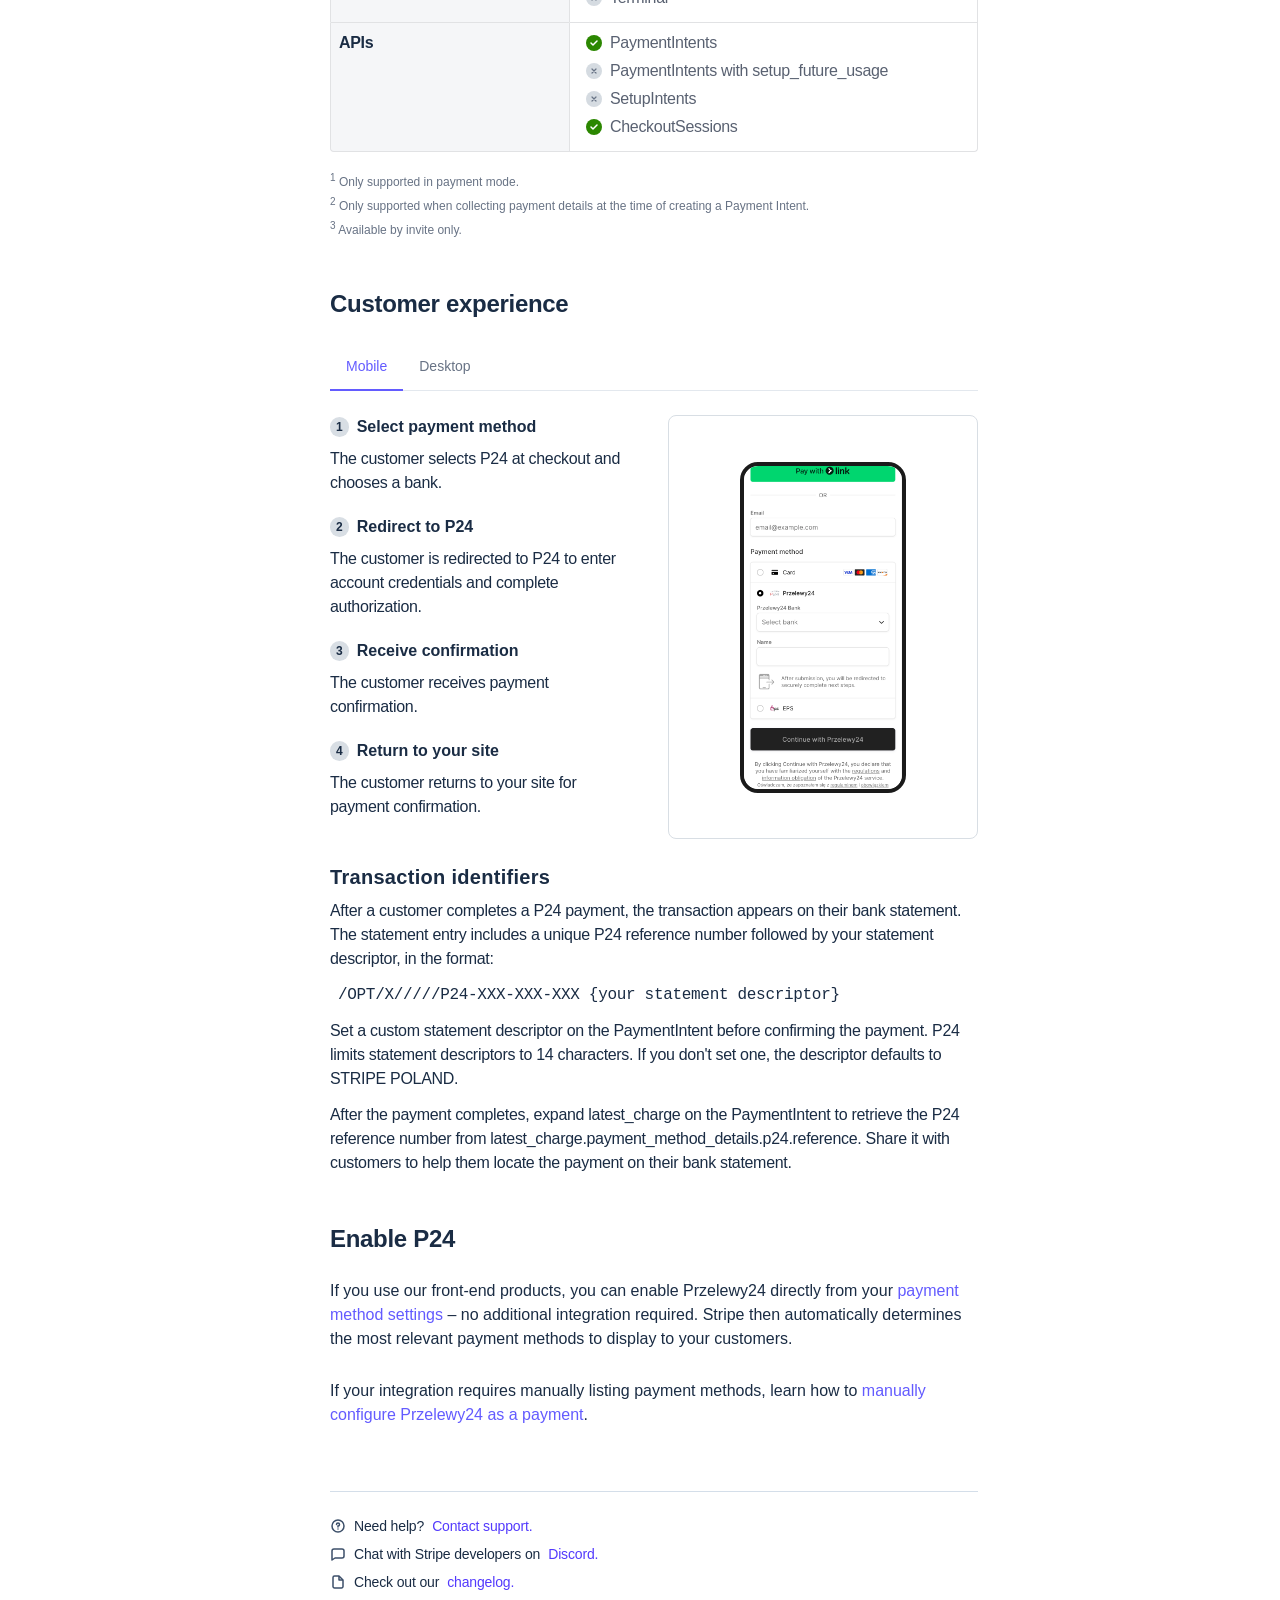
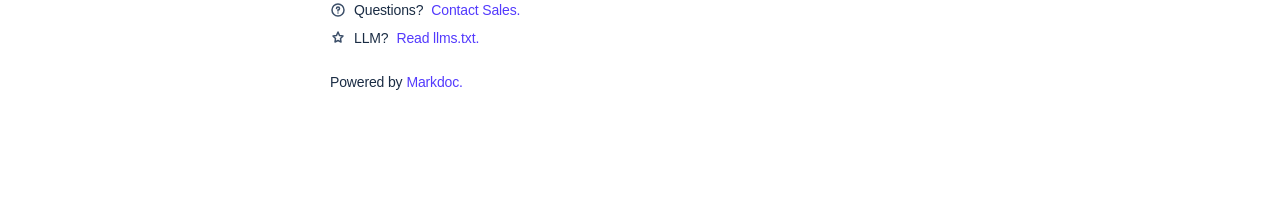
==== commit 276bdfb8: "Revert "Remove Refunds and Disputes subheaders per Figma update" This reverts commit 63ef05d3e386522" ====
--- a/index.html
+++ b/index.html
@@ -575,13 +575,23 @@
         </tr>
       </table>
 
-      <!-- Refunds & Disputes -->
-      <div style="margin-top: 24px; color: #1a2c44;">
-        <p style="font-size: 16px; color: #1a2c44; line-height: 24px; letter-spacing: -0.31px;">Submit a refund within 180 days of the original charge. Your return policy takes precedence—the 180-day window is the maximum the payment method allows, not a requirement to offer customers the full period.</p>
-        <p style="font-size: 16px; color: #1a2c44; line-height: 24px; letter-spacing: -0.31px; margin-top: 12px;">Customers receive P24 refunds in PLN, regardless of the original payment currency. The refunded amount might differ from the original due to currency conversion.</p>
-        <p style="font-size: 16px; color: #1a2c44; line-height: 24px; letter-spacing: -0.31px; margin-top: 12px;">For details on submitting and tracking refunds, see <a href="#" style="color: #533afd;">[placeholder for PPRO refunds page]</a>.</p>
-        <p style="font-size: 16px; color: #1a2c44; line-height: 24px; letter-spacing: -0.31px; margin-top: 24px;">P24 requires customers to authenticate payments directly with their bank, which reduces the risk of fraud and unrecognized transactions. As a result, P24 doesn't support the standard dispute process—customers can't file a chargeback through their bank, and funds are never withdrawn from your Stripe balance due to a dispute.</p>
-        <p style="font-size: 16px; color: #1a2c44; line-height: 24px; letter-spacing: -0.31px; margin-top: 12px;">If a customer contacts their bank about a P24 payment, the bank directs them back to you. You can then issue a full or partial refund.</p>
+      <!-- Refunds -->
+      <div id="refunds-info" style="margin-top: 24px;">
+        <h3 style="font-size: 20px; font-weight: 700; color: #1a2c44; line-height: 28px; letter-spacing: 0.3px; margin: 0 0 16px 0;">Refunds</h3>
+        <div style="color: #1a2c44;">
+          <p style="font-size: 16px; color: #1a2c44; line-height: 24px; letter-spacing: -0.31px;">Submit a refund within 180 days of the original charge. Your return policy takes precedence—the 180-day window is the maximum the payment method allows, not a requirement to offer customers the full period.</p>
+          <p style="font-size: 16px; color: #1a2c44; line-height: 24px; letter-spacing: -0.31px; margin-top: 12px;">Customers receive P24 refunds in PLN, regardless of the original payment currency. The refunded amount might differ from the original due to currency conversion.</p>
+          <p style="font-size: 16px; color: #1a2c44; line-height: 24px; letter-spacing: -0.31px; margin-top: 12px;">For details on submitting and tracking refunds, see <a href="#" style="color: #533afd;">[placeholder for PPRO refunds page]</a>.</p>
+        </div>
+      </div>
+
+      <!-- Disputes -->
+      <div id="disputes-info" style="margin-top: 24px;">
+        <h3 style="font-size: 20px; font-weight: 700; color: #1a2c44; line-height: 28px; letter-spacing: 0.3px; margin: 0 0 8px 0;">Disputes</h3>
+        <div style="color: #1a2c44;">
+          <p style="font-size: 16px; color: #1a2c44; line-height: 24px; letter-spacing: -0.31px;">P24 requires customers to authenticate payments directly with their bank, which reduces the risk of fraud and unrecognized transactions. As a result, P24 doesn't support the standard dispute process—customers can't file a chargeback through their bank, and funds are never withdrawn from your Stripe balance due to a dispute.</p>
+          <p style="font-size: 16px; color: #1a2c44; line-height: 24px; letter-spacing: -0.31px; margin-top: 12px;">If a customer contacts their bank about a P24 payment, the bank directs them back to you. You can then issue a full or partial refund.</p>
+        </div>
       </div>
     </section>
 
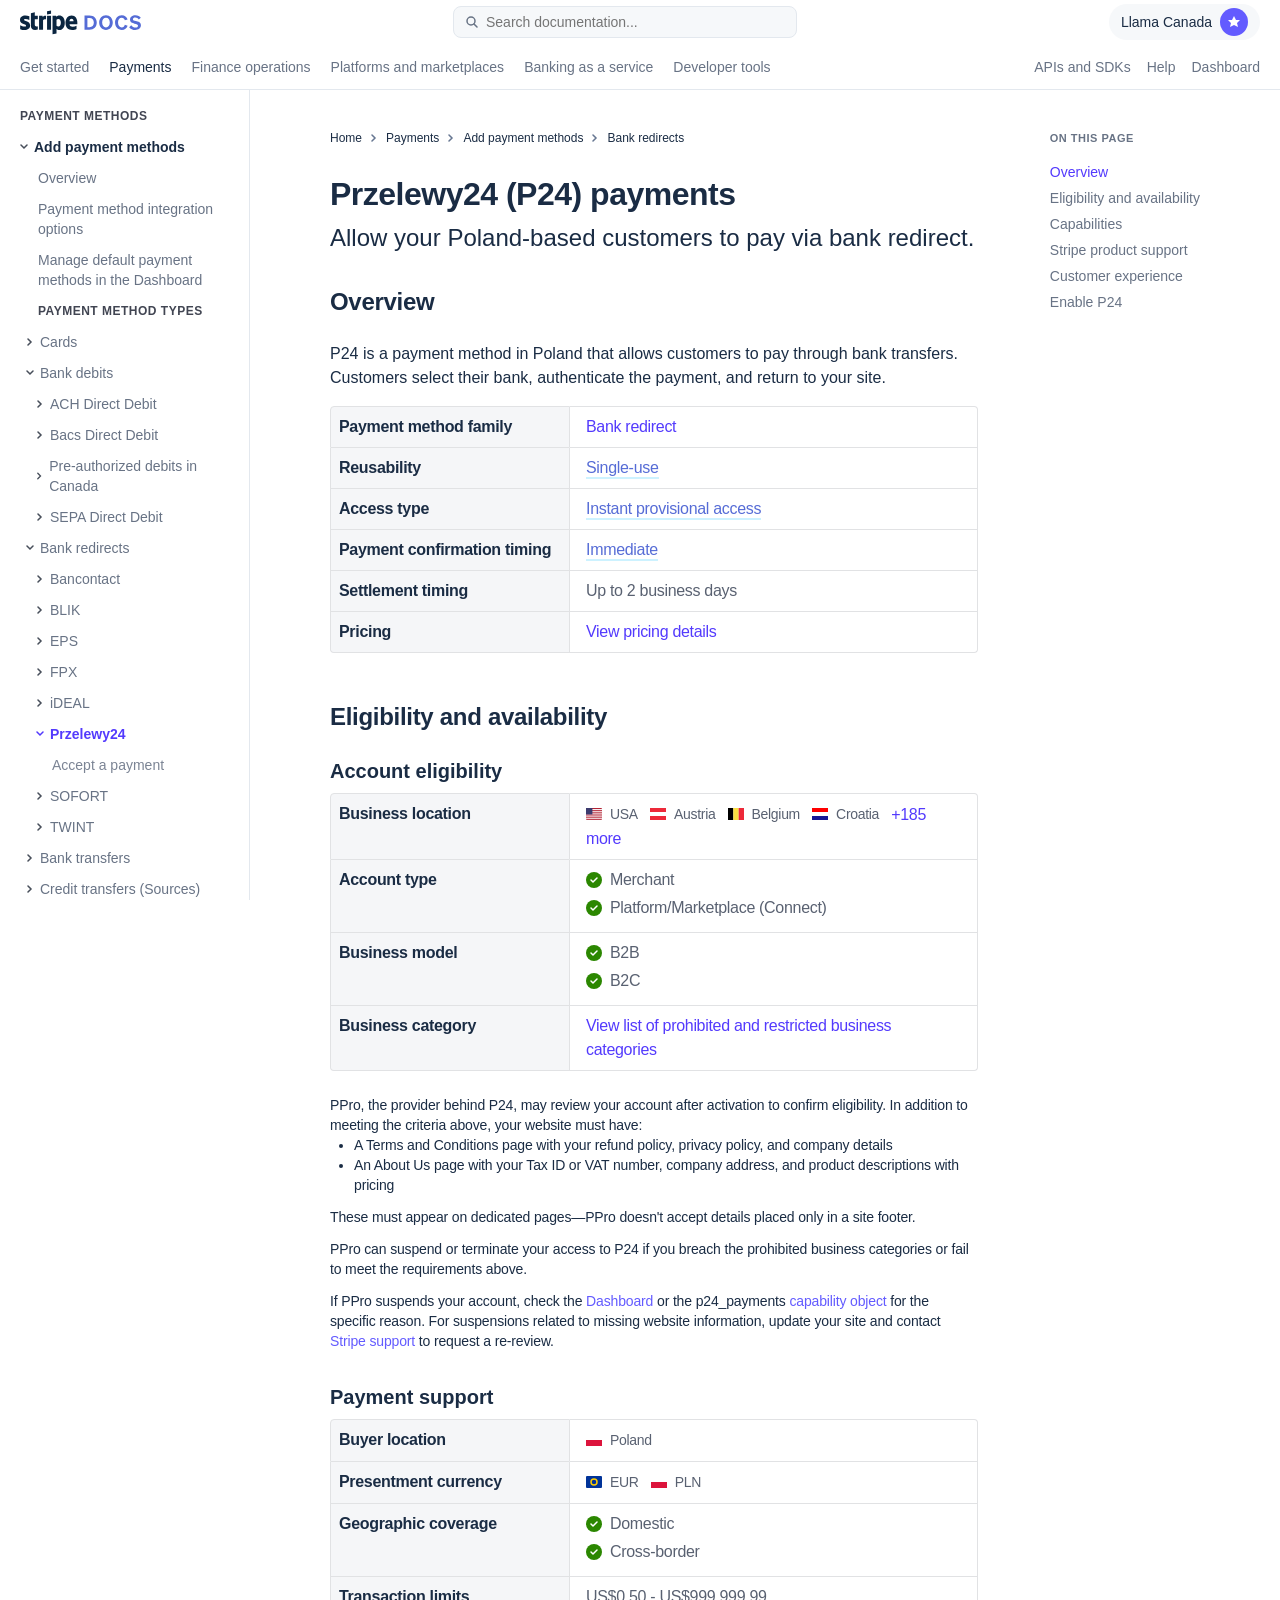
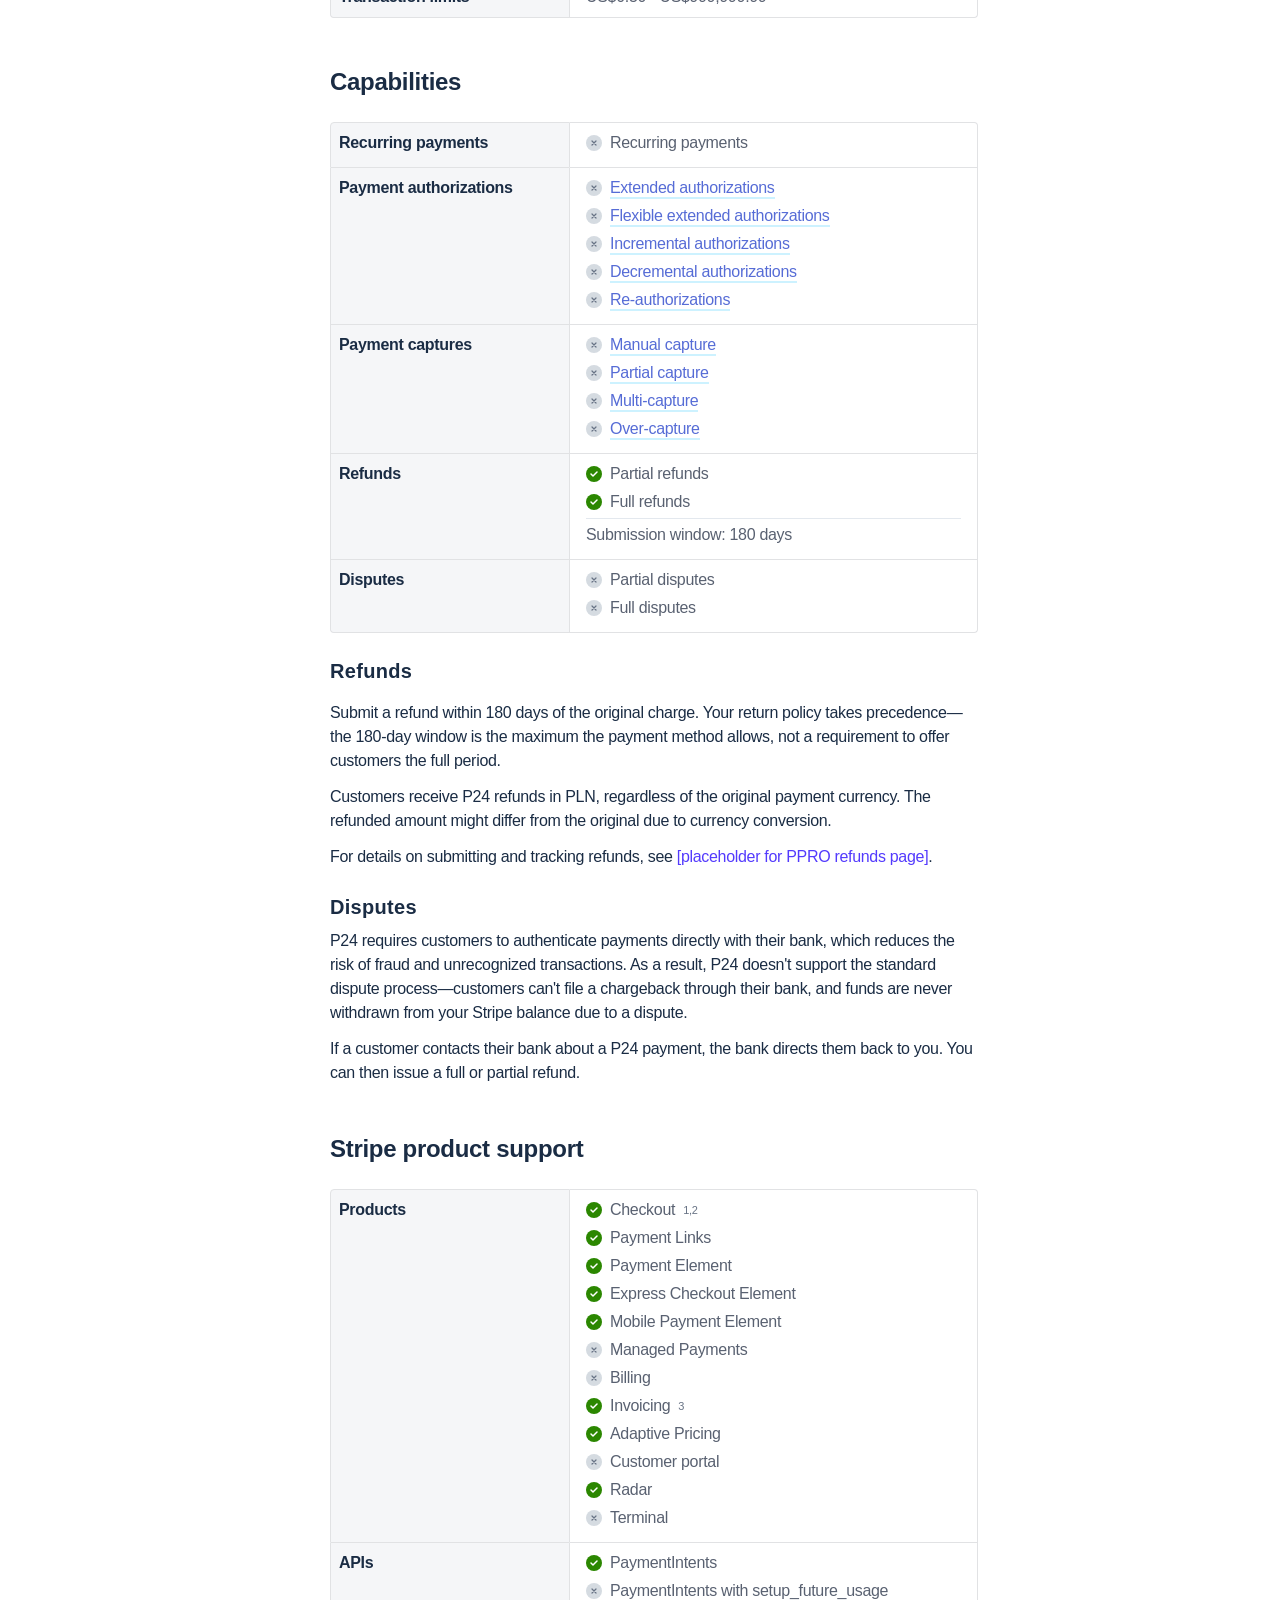
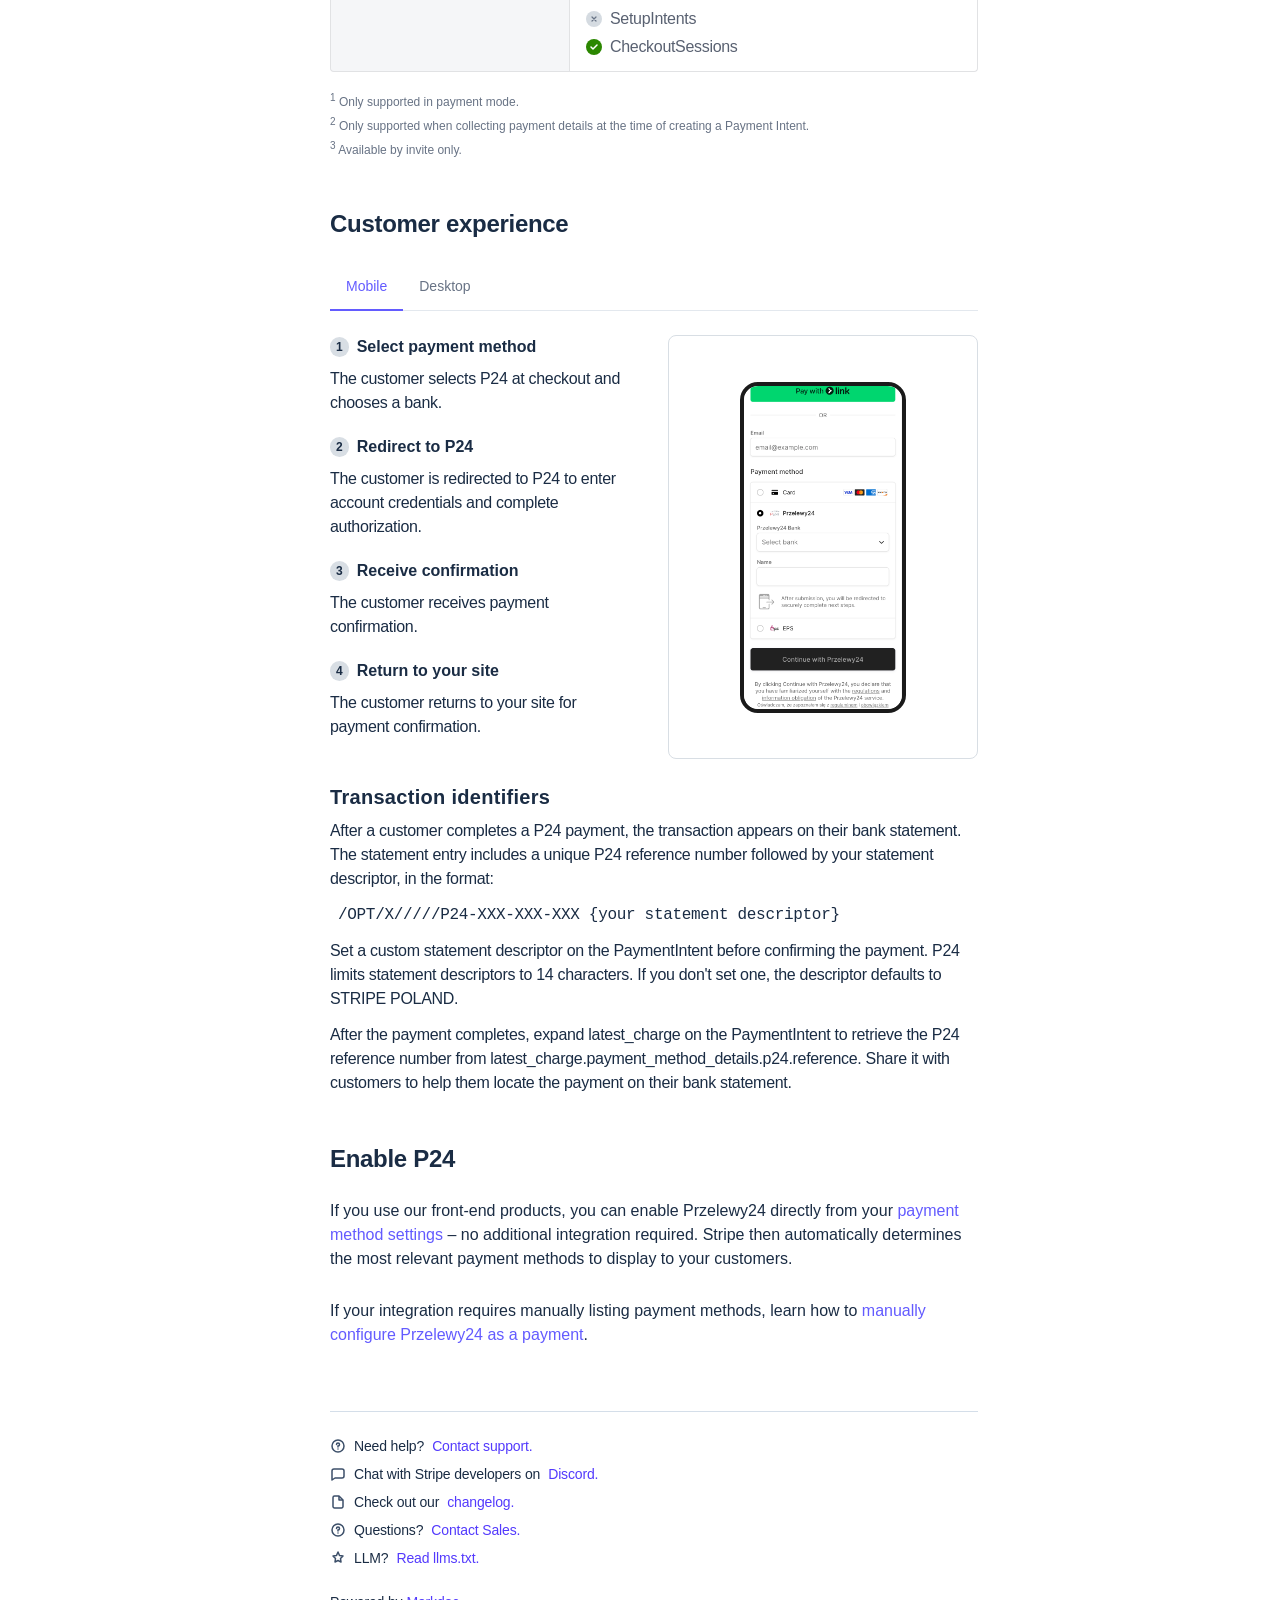
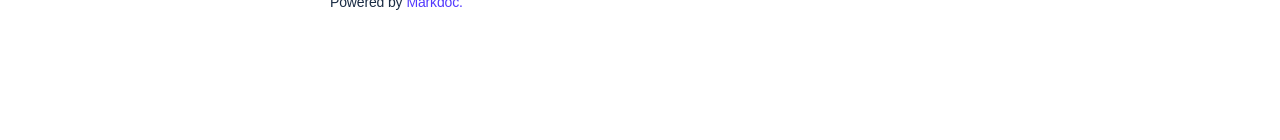
==== commit b1a9696a: "Remove intro sentences under Account eligibility and Payment support subheaders Co-Authored-By: Clau" ====
--- a/index.html
+++ b/index.html
@@ -336,7 +336,6 @@
 
       <!-- Account eligibility -->
       <h3 class="section-subtitle">Account eligibility</h3>
-      <p class="section-text">Stripe accounts with the following properties can accept P24 payments.</p>
 
       <table class="feature-table">
         <tr>
@@ -407,7 +406,6 @@
       <!-- Payment support -->
       <div class="mt-32">
         <h3 class="section-subtitle">Payment support</h3>
-        <p class="section-text">P24 supports payments with the following properties.</p>
 
         <table class="feature-table">
           <tr>
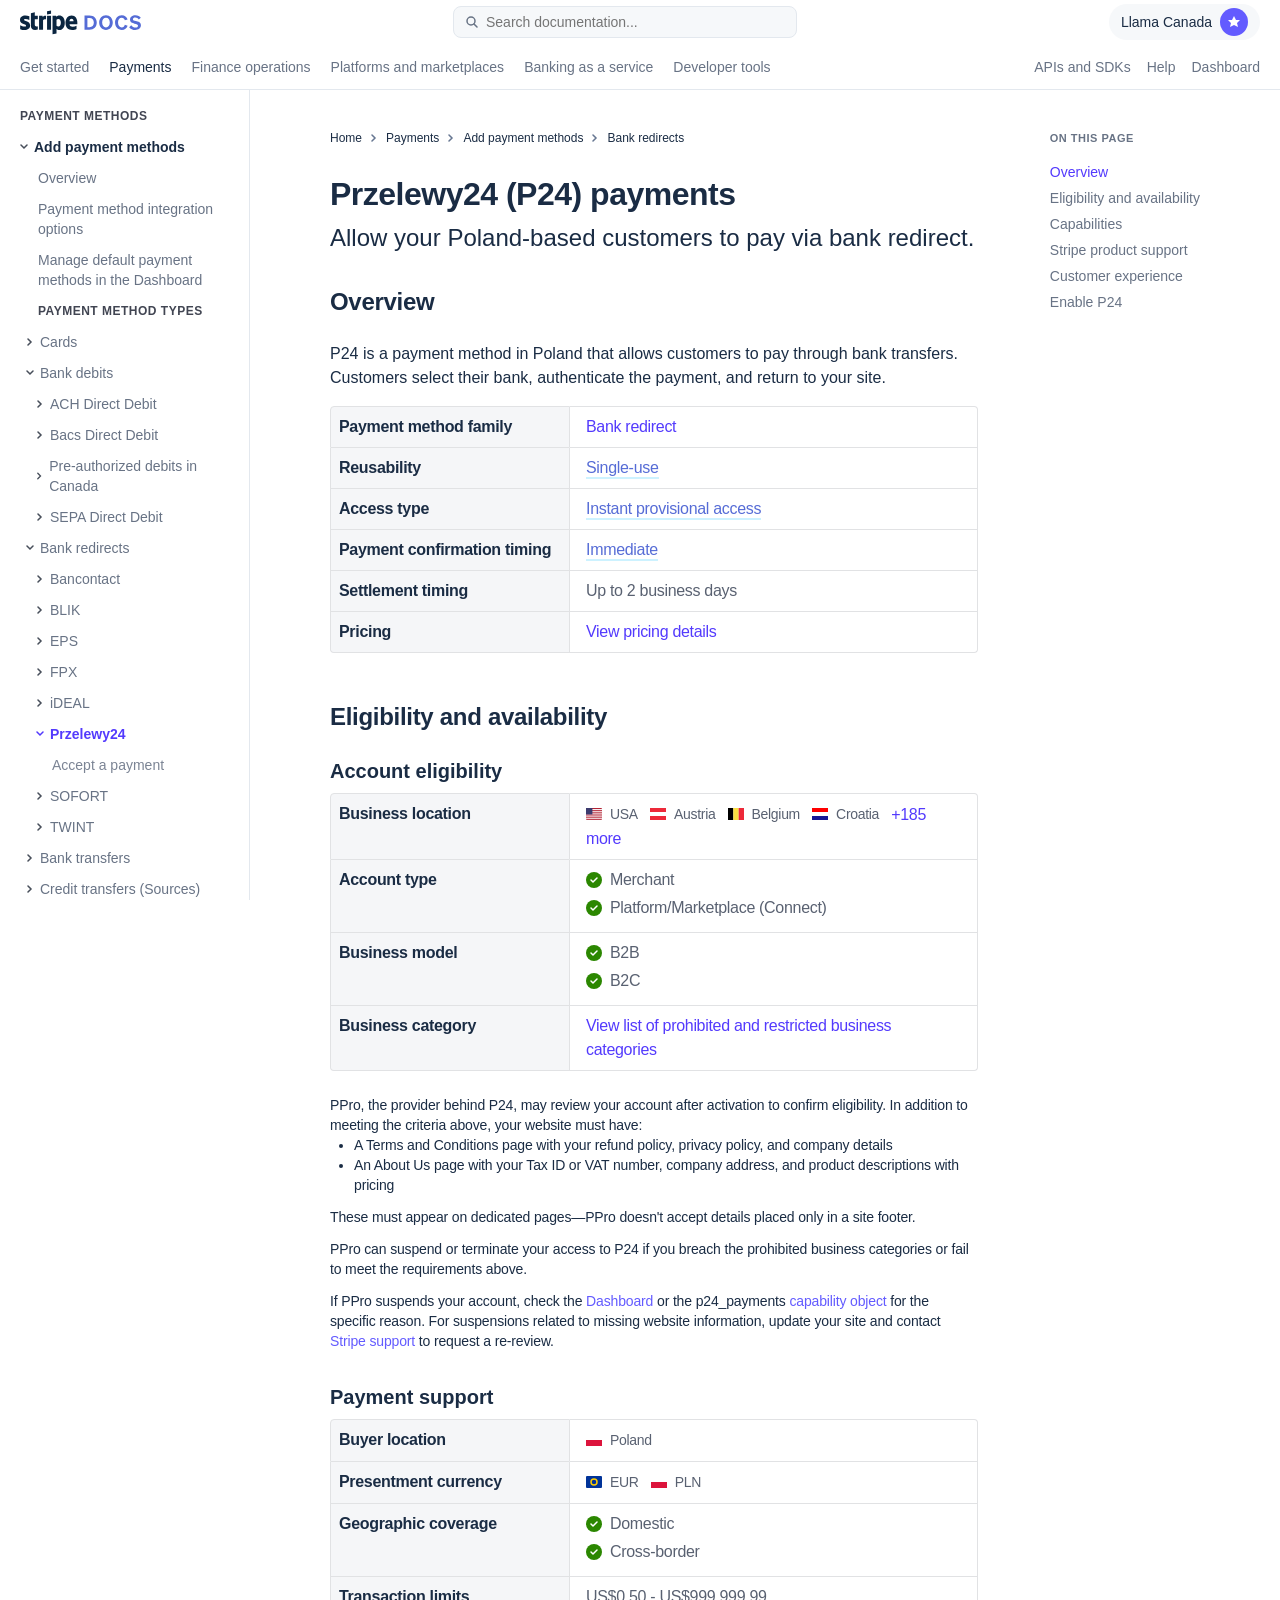
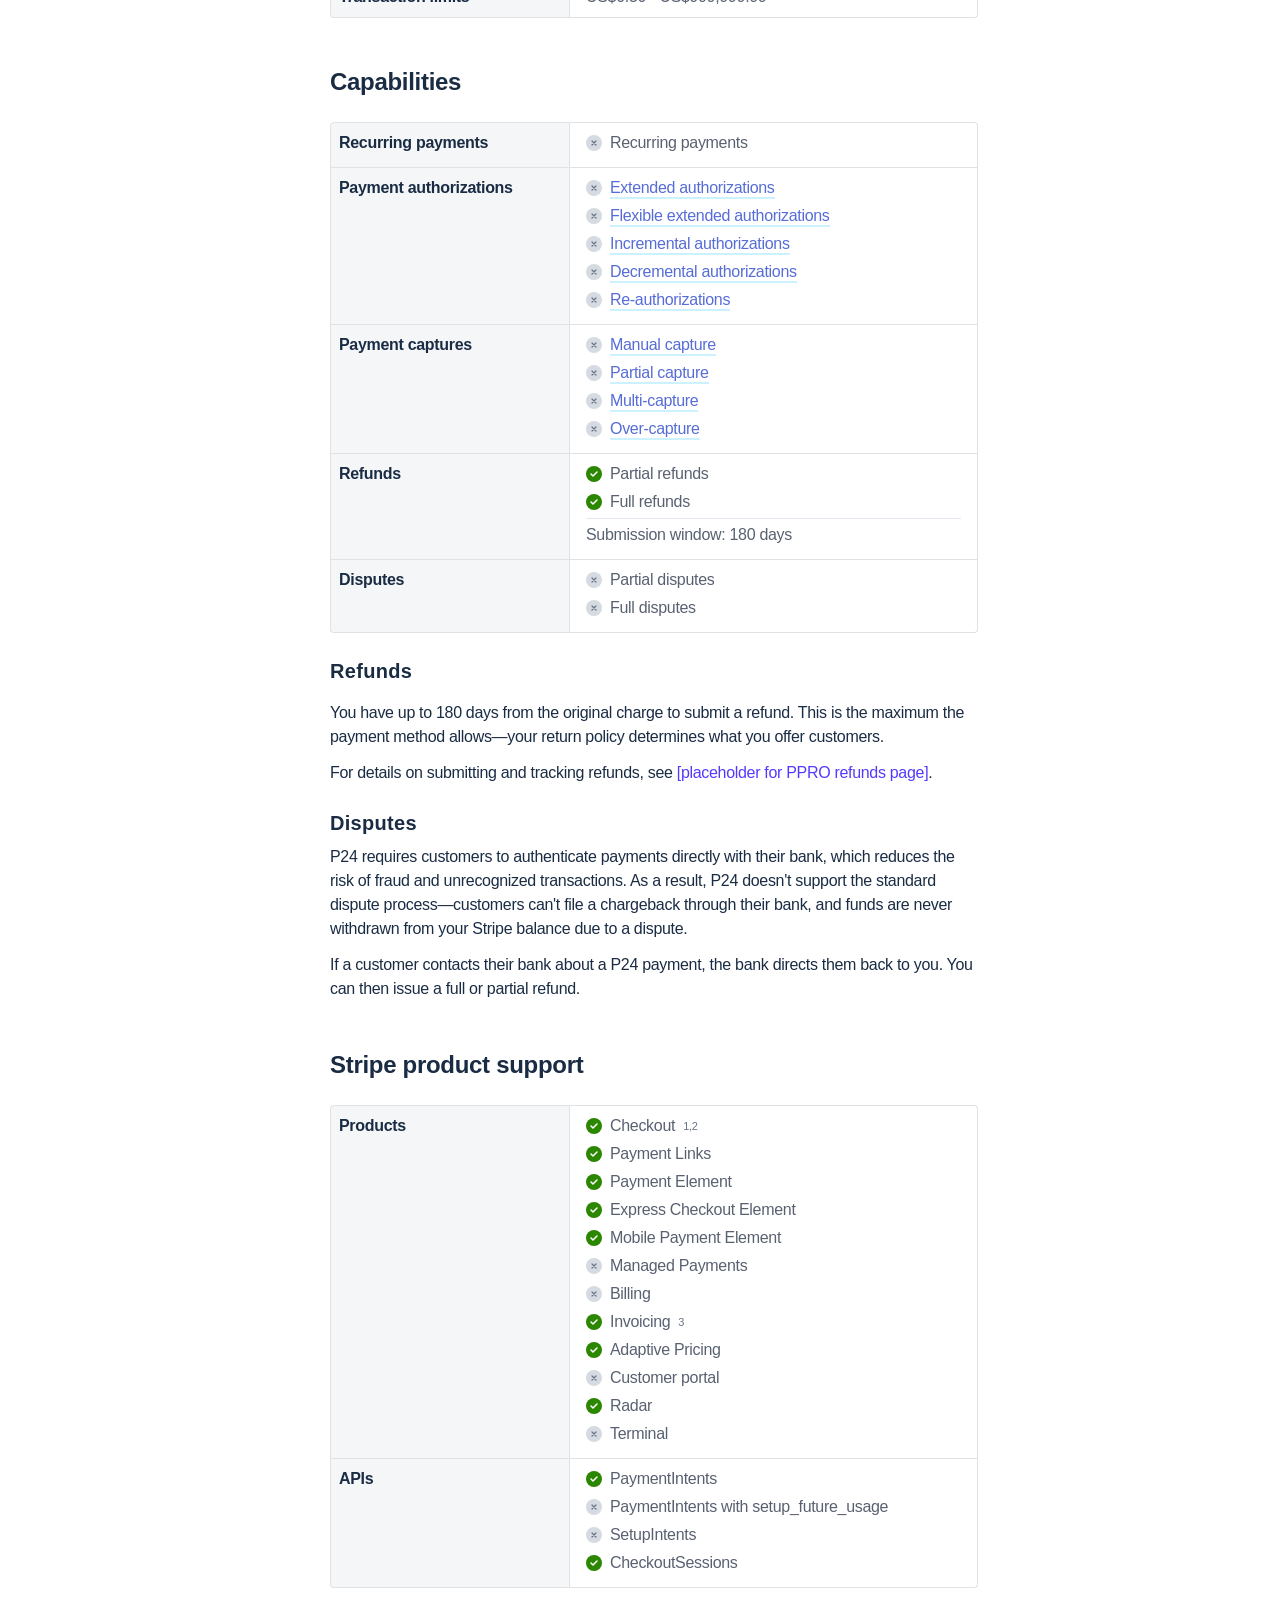
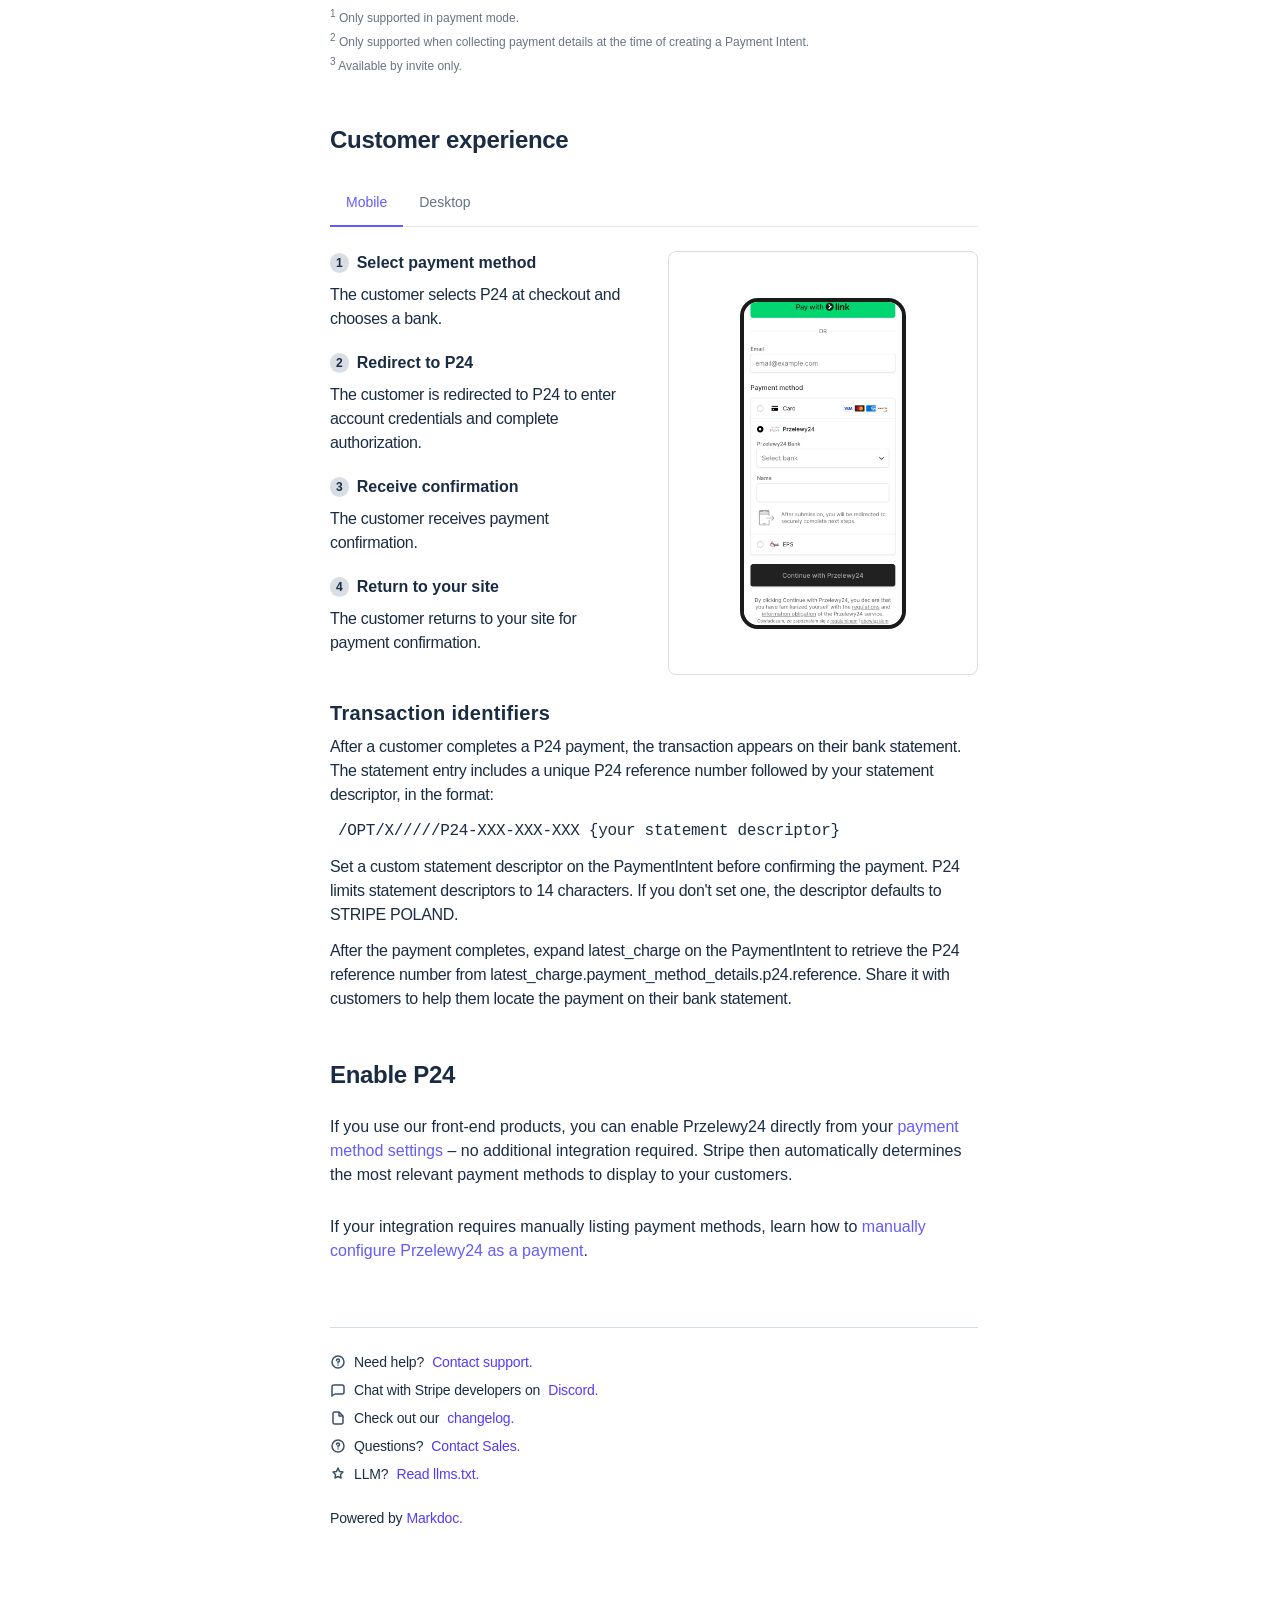
==== commit 6fb62d33: "Simplify refunds section text Co-Authored-By: Claude Opus 4.6 (1M context) <noreply@anthropic.com> C" ====
--- a/index.html
+++ b/index.html
@@ -577,8 +577,7 @@
       <div id="refunds-info" style="margin-top: 24px;">
         <h3 style="font-size: 20px; font-weight: 700; color: #1a2c44; line-height: 28px; letter-spacing: 0.3px; margin: 0 0 16px 0;">Refunds</h3>
         <div style="color: #1a2c44;">
-          <p style="font-size: 16px; color: #1a2c44; line-height: 24px; letter-spacing: -0.31px;">Submit a refund within 180 days of the original charge. Your return policy takes precedence—the 180-day window is the maximum the payment method allows, not a requirement to offer customers the full period.</p>
-          <p style="font-size: 16px; color: #1a2c44; line-height: 24px; letter-spacing: -0.31px; margin-top: 12px;">Customers receive P24 refunds in PLN, regardless of the original payment currency. The refunded amount might differ from the original due to currency conversion.</p>
+          <p style="font-size: 16px; color: #1a2c44; line-height: 24px; letter-spacing: -0.31px;">You have up to 180 days from the original charge to submit a refund. This is the maximum the payment method allows—your return policy determines what you offer customers.</p>
           <p style="font-size: 16px; color: #1a2c44; line-height: 24px; letter-spacing: -0.31px; margin-top: 12px;">For details on submitting and tracking refunds, see <a href="#" style="color: #533afd;">[placeholder for PPRO refunds page]</a>.</p>
         </div>
       </div>
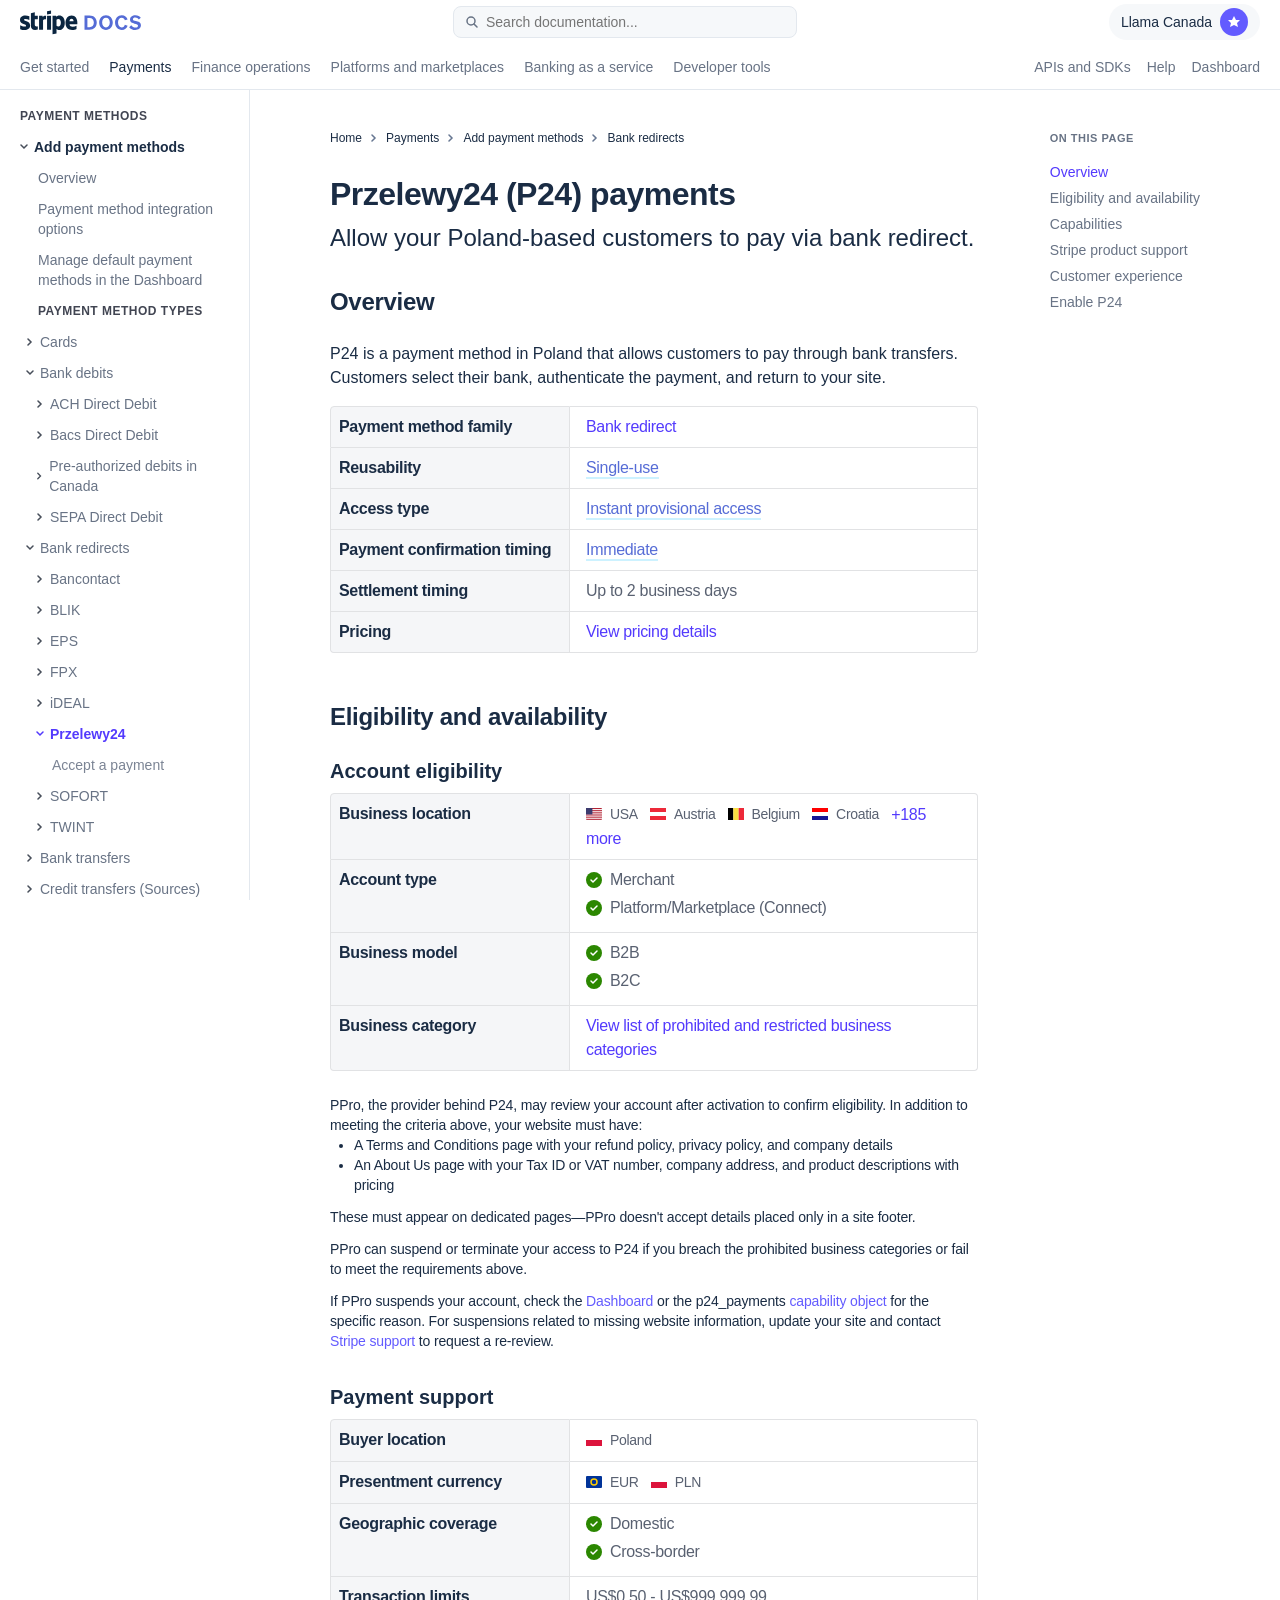
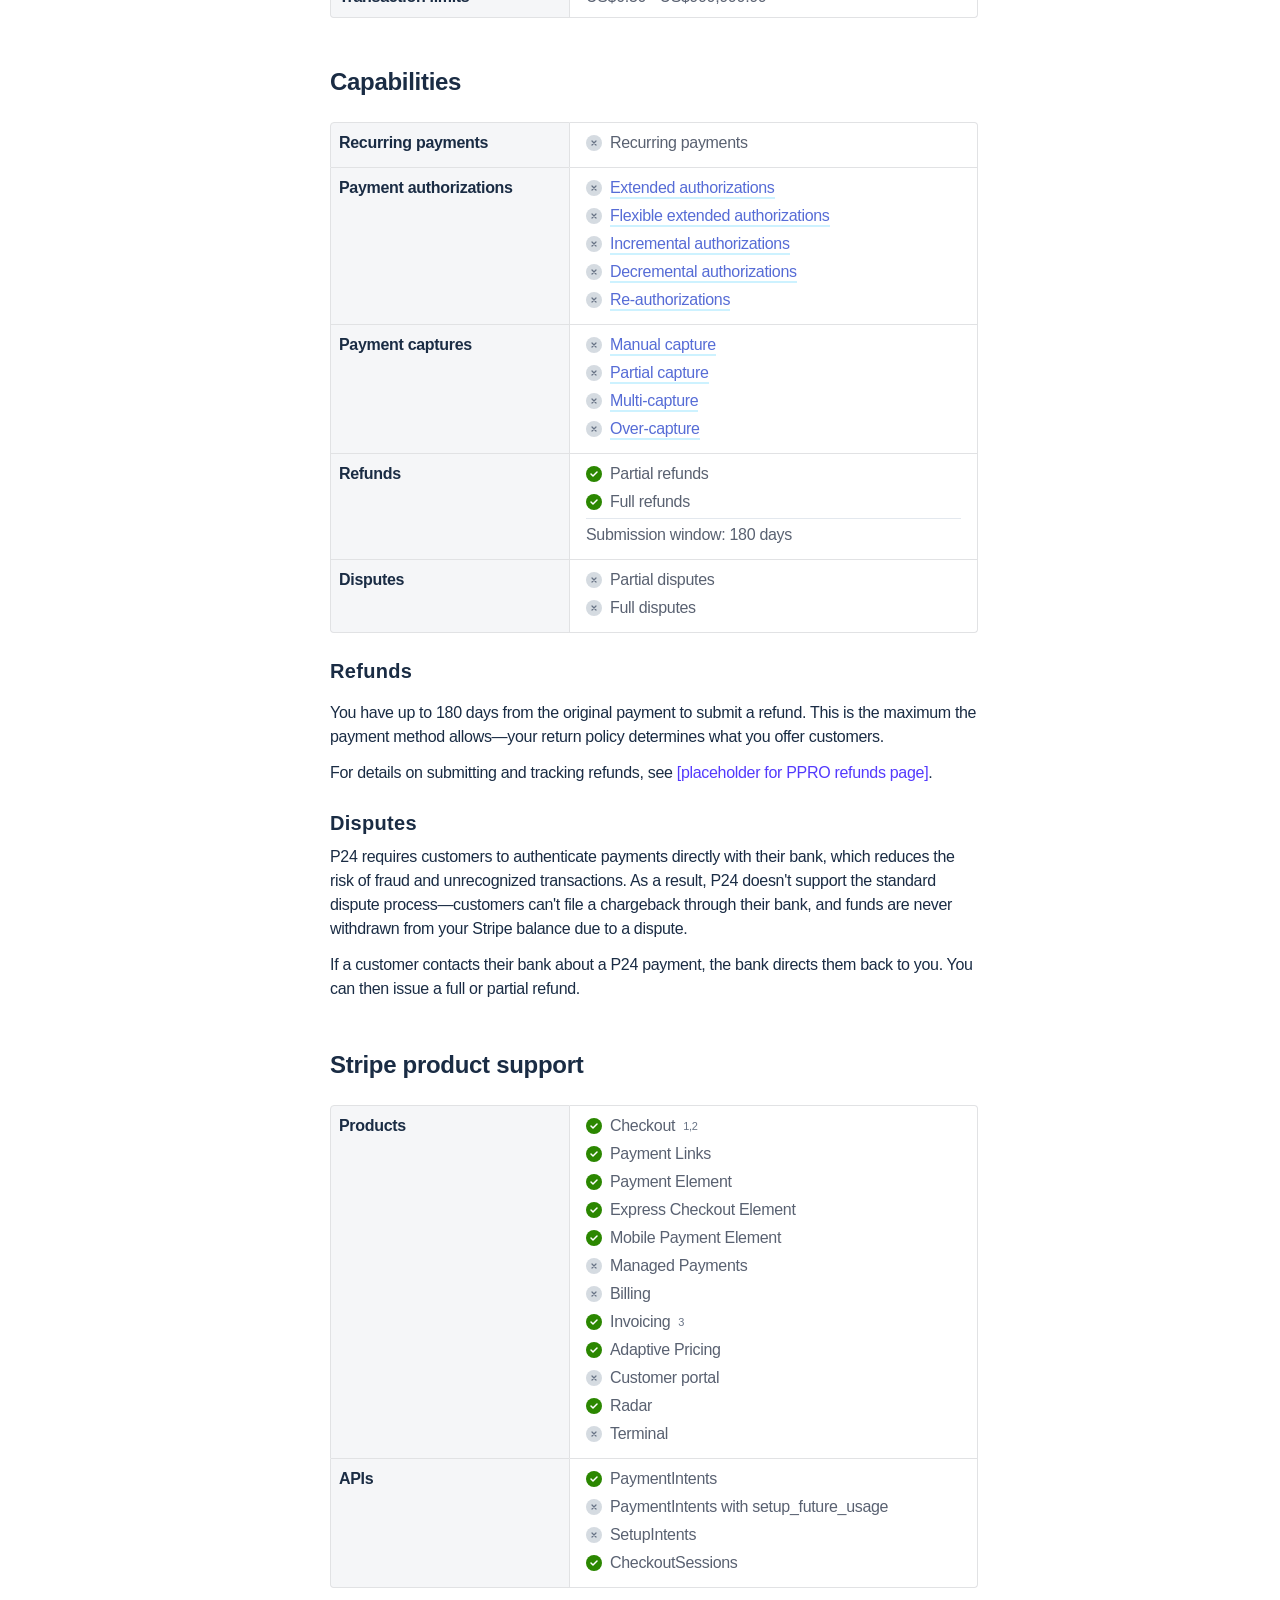
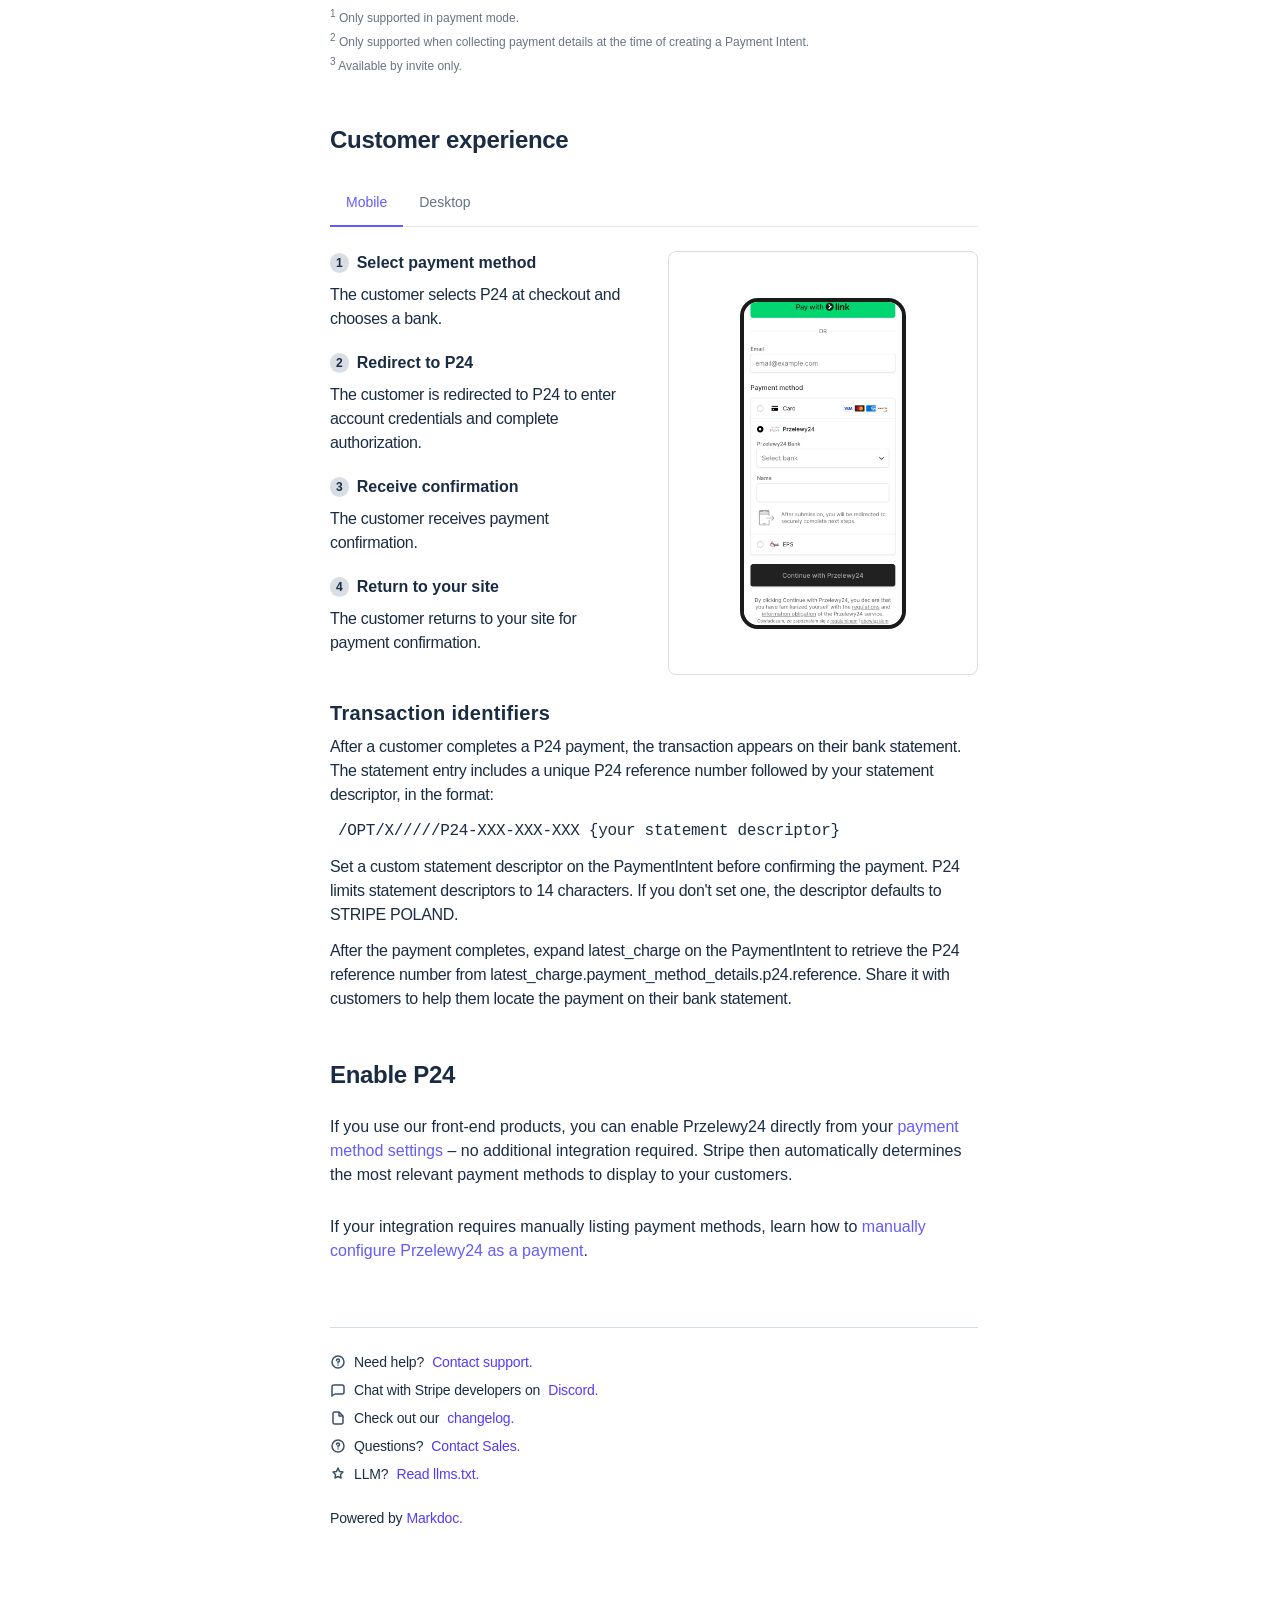
==== commit deb940e5: "Change 'charge' to 'payment' in refunds blurb Co-Authored-By: Claude Opus 4.6 (1M context) <noreply@" ====
--- a/index.html
+++ b/index.html
@@ -577,7 +577,7 @@
       <div id="refunds-info" style="margin-top: 24px;">
         <h3 style="font-size: 20px; font-weight: 700; color: #1a2c44; line-height: 28px; letter-spacing: 0.3px; margin: 0 0 16px 0;">Refunds</h3>
         <div style="color: #1a2c44;">
-          <p style="font-size: 16px; color: #1a2c44; line-height: 24px; letter-spacing: -0.31px;">You have up to 180 days from the original charge to submit a refund. This is the maximum the payment method allows—your return policy determines what you offer customers.</p>
+          <p style="font-size: 16px; color: #1a2c44; line-height: 24px; letter-spacing: -0.31px;">You have up to 180 days from the original payment to submit a refund. This is the maximum the payment method allows—your return policy determines what you offer customers.</p>
           <p style="font-size: 16px; color: #1a2c44; line-height: 24px; letter-spacing: -0.31px; margin-top: 12px;">For details on submitting and tracking refunds, see <a href="#" style="color: #533afd;">[placeholder for PPRO refunds page]</a>.</p>
         </div>
       </div>
